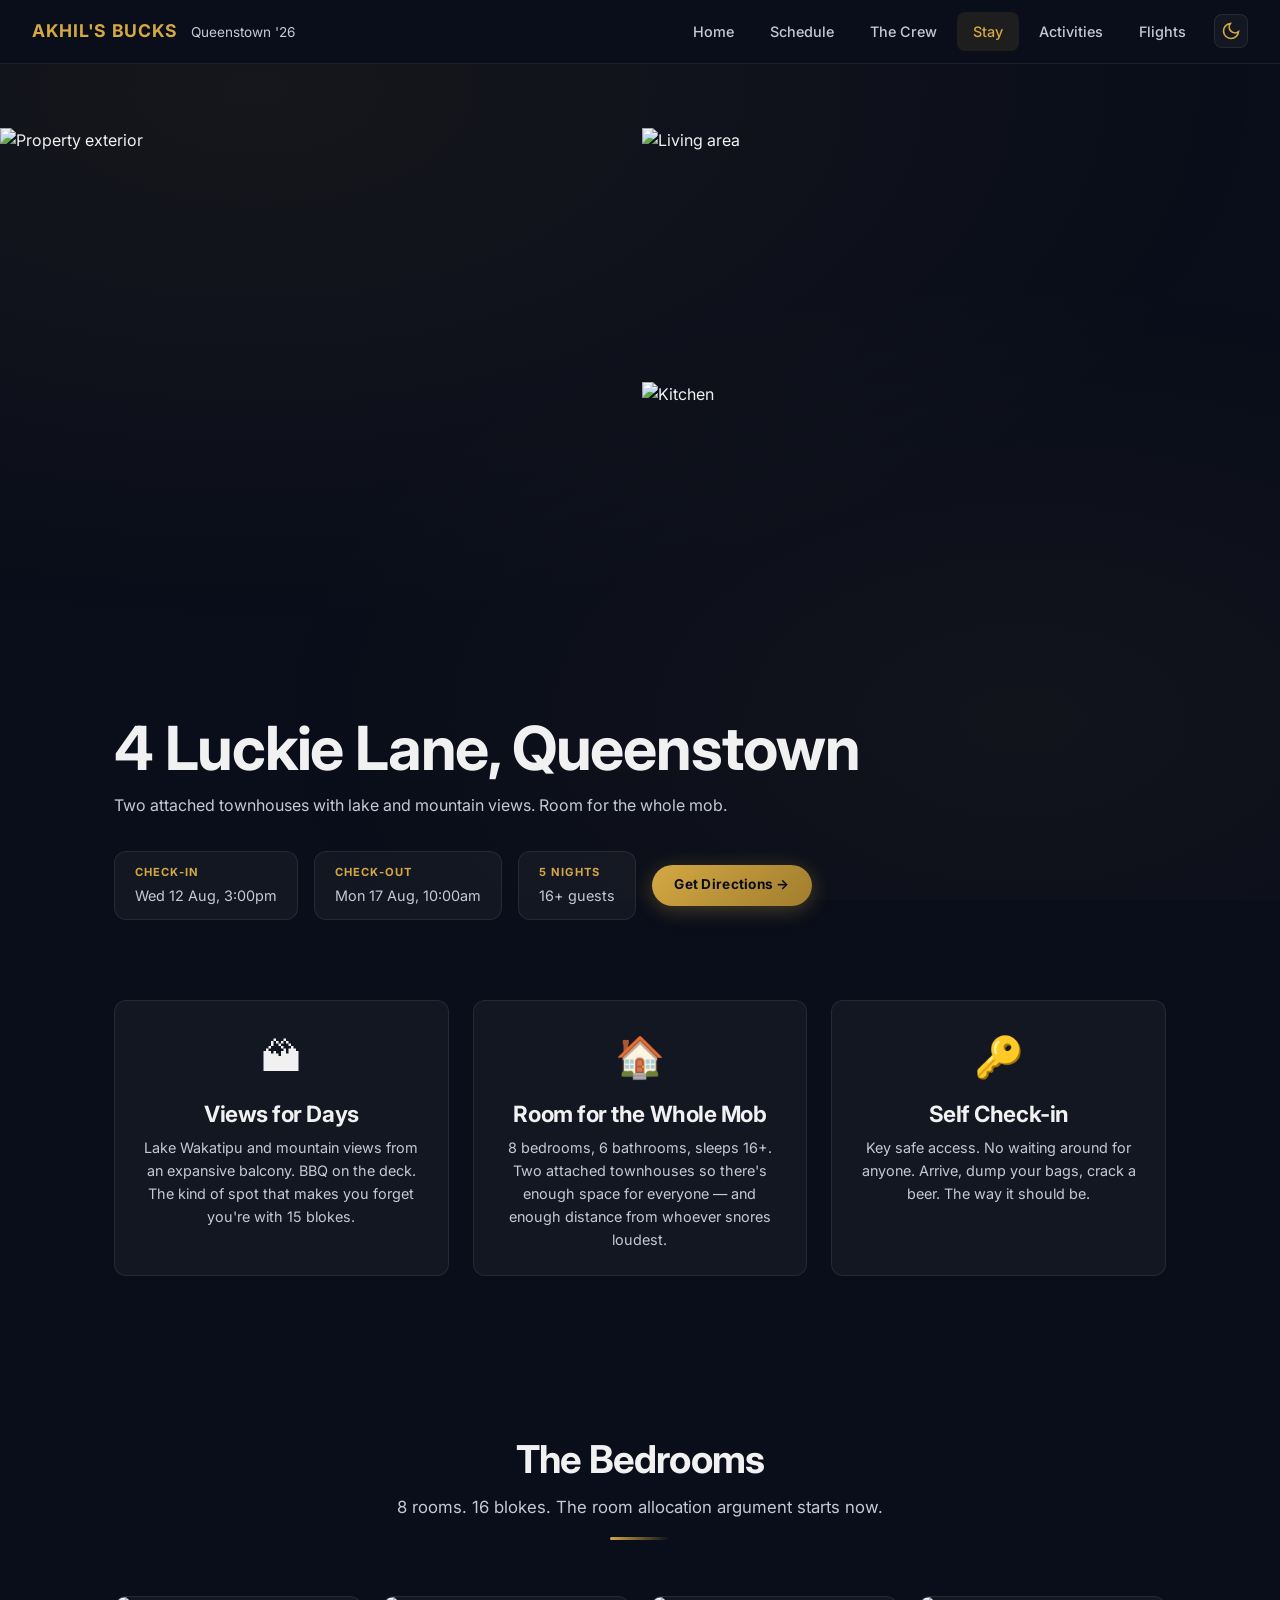
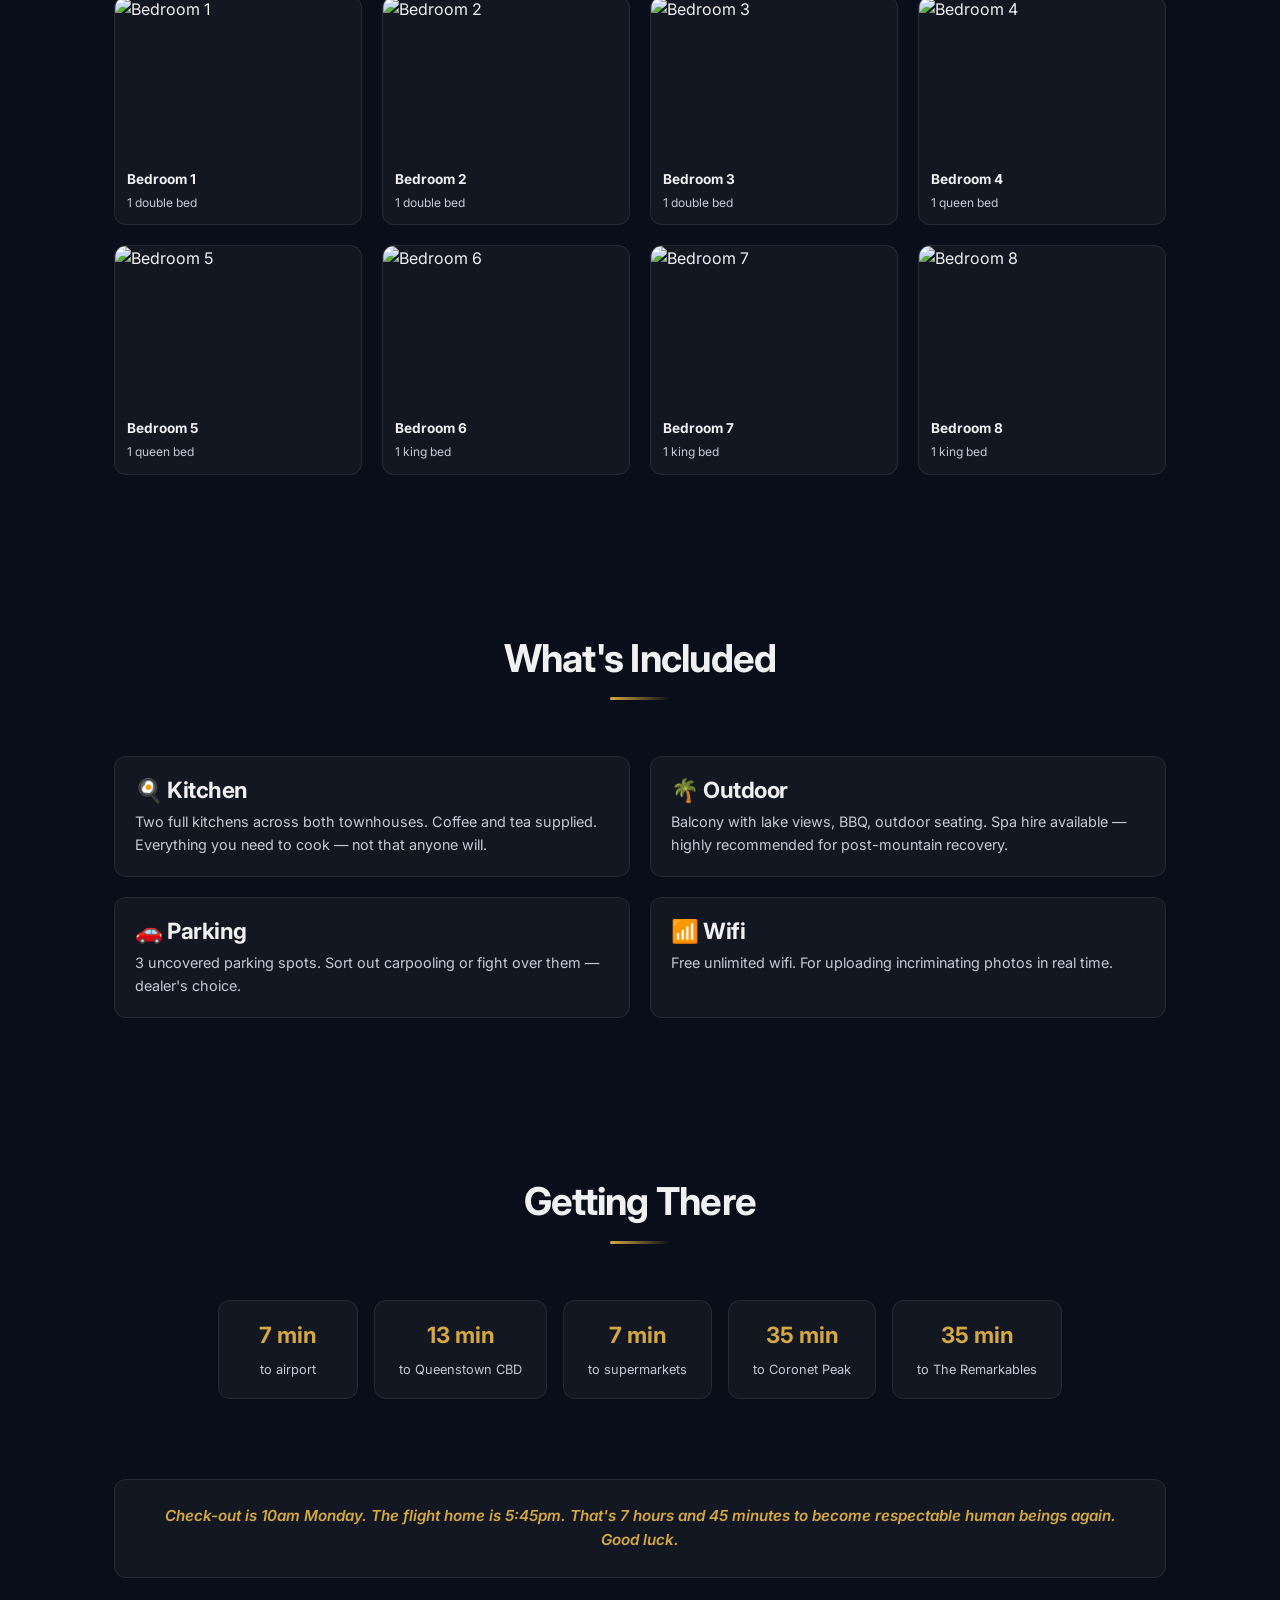
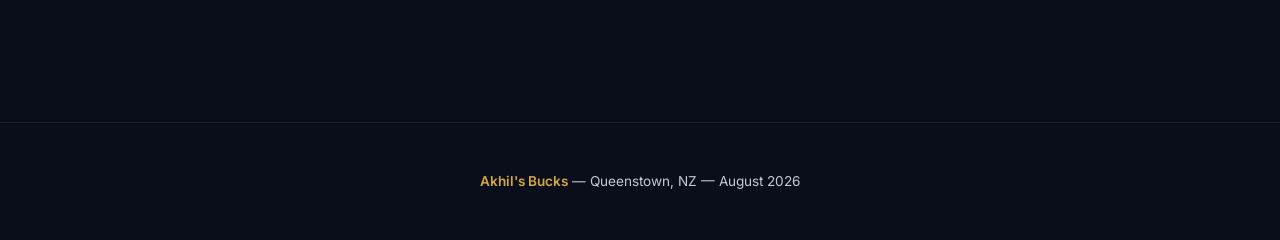
==== accommodation.html @ fb5210b1 "Fix images: use Airbnb CDN URLs directly Local curl downloads failed (CDN blocks server requests). S" ====
<!DOCTYPE html>
<html lang="en">
<head>
  <meta charset="UTF-8">
  <meta name="viewport" content="width=device-width, initial-scale=1.0">
  <title>Stay — Akhil's Bucks Trip</title>
  <link rel="preconnect" href="https://fonts.googleapis.com">
  <link href="https://fonts.googleapis.com/css2?family=Inter:wght@400;500;600;700;800&display=swap" rel="stylesheet">
  <link rel="stylesheet" href="css/style.css">
  <script>(function(){var t=localStorage.getItem('akhilsbucks-theme')||'dark';document.documentElement.setAttribute('data-theme',t)})()</script>
</head>
<body>

  <!-- NAV -->
  <nav class="navbar">
    <a href="index.html" class="nav-brand">Akhil's Bucks <span>Queenstown '26</span></a>
    <div class="nav-right">
      <ul class="nav-links">
        <li><a href="index.html">Home</a></li>
        <li><a href="schedule.html">Schedule</a></li>
        <li><a href="crew.html">The Crew</a></li>
        <li><a href="accommodation.html">Stay</a></li>
        <li><a href="activities.html">Activities</a></li>
        <li><a href="flights.html">Flights</a></li>
      </ul>
      <button class="theme-toggle" id="theme-toggle" aria-label="Toggle light/dark theme">
        <svg class="theme-icon sun" viewBox="0 0 24 24" width="20" height="20" fill="none" stroke="currentColor" stroke-width="2"><circle cx="12" cy="12" r="5"/><path d="M12 1v2M12 21v2M4.22 4.22l1.42 1.42M18.36 18.36l1.42 1.42M1 12h2M21 12h2M4.22 19.78l1.42-1.42M18.36 5.64l1.42-1.42"/></svg>
        <svg class="theme-icon moon" viewBox="0 0 24 24" width="20" height="20" fill="none" stroke="currentColor" stroke-width="2"><path d="M21 12.79A9 9 0 1 1 11.21 3 7 7 0 0 0 21 12.79z"/></svg>
      </button>
    </div>
  </nav>

  <!-- Mobile nav -->
  <button class="mob-hamburger" id="mob-hamburger" aria-label="Open menu"><span></span><span></span><span></span></button>
  <div class="mob-overlay" id="mob-overlay">
    <button class="mob-overlay-close" id="mob-close" aria-label="Close menu">&times;</button>
    <a href="index.html">Home</a>
    <a href="schedule.html">Schedule</a>
    <a href="crew.html">The Crew</a>
    <a href="accommodation.html">Stay</a>
    <a href="activities.html">Activities</a>
    <a href="flights.html">Flights</a>
    <button class="mob-theme-link" aria-label="Toggle theme">
      <svg class="theme-icon sun" viewBox="0 0 24 24" width="22" height="22" fill="none" stroke="currentColor" stroke-width="2"><circle cx="12" cy="12" r="5"/><path d="M12 1v2M12 21v2M4.22 4.22l1.42 1.42M18.36 18.36l1.42 1.42M1 12h2M21 12h2M4.22 19.78l1.42-1.42M18.36 5.64l1.42-1.42"/></svg>
      <svg class="theme-icon moon" viewBox="0 0 24 24" width="22" height="22" fill="none" stroke="currentColor" stroke-width="2"><path d="M21 12.79A9 9 0 1 1 11.21 3 7 7 0 0 0 21 12.79z"/></svg>
    </button>
  </div>

  <main>

    <!-- PHOTO GALLERY -->
    <section class="accom-gallery">
      <div class="accom-gallery-desktop">
        <div class="accom-hero-img" data-lb="0"><img src="https://a0.muscache.com/im/pictures/prohost-api/Hosting-570395564141763491/original/aac422fe-46ba-4184-8717-20b4ebd2f6ad.jpeg?im_w=1280" alt="Property exterior" loading="eager"></div>
        <div class="accom-grid-img" data-lb="1"><img src="https://a0.muscache.com/im/pictures/prohost-api/Hosting-570395564141763491/original/d95ebdc4-62d4-43ec-b078-dd1763322f0c.jpeg?im_w=1280" alt="Living area" loading="lazy"></div>
        <div class="accom-grid-img" data-lb="2"><img src="https://a0.muscache.com/im/pictures/prohost-api/Hosting-570395564141763491/original/69db5a88-a746-4f89-b603-5ebf797c4fc2.jpeg?im_w=1280" alt="Kitchen" loading="lazy"></div>
        <div class="accom-grid-img" data-lb="3"><img src="https://a0.muscache.com/im/pictures/prohost-api/Hosting-570395564141763491/original/fb688e41-5ea3-4e16-bf24-e9a082f212ad.jpeg?im_w=1280" alt="Balcony view" loading="lazy"></div>
        <div class="accom-grid-img" data-lb="4"><img src="https://a0.muscache.com/im/pictures/prohost-api/Hosting-570395564141763491/original/8c7ac3ab-c49a-4b00-9be4-83be5ee7daac.jpeg?im_w=1280" alt="Outdoor area" loading="lazy"></div>
      </div>
      <div class="accom-gallery-mobile">
        <img src="https://a0.muscache.com/im/pictures/prohost-api/Hosting-570395564141763491/original/aac422fe-46ba-4184-8717-20b4ebd2f6ad.jpeg?im_w=1280" alt="Property" data-lb="0">
        <img src="https://a0.muscache.com/im/pictures/prohost-api/Hosting-570395564141763491/original/d95ebdc4-62d4-43ec-b078-dd1763322f0c.jpeg?im_w=1280" alt="Living" data-lb="1">
        <img src="https://a0.muscache.com/im/pictures/prohost-api/Hosting-570395564141763491/original/69db5a88-a746-4f89-b603-5ebf797c4fc2.jpeg?im_w=1280" alt="Kitchen" data-lb="2">
        <img src="https://a0.muscache.com/im/pictures/prohost-api/Hosting-570395564141763491/original/fb688e41-5ea3-4e16-bf24-e9a082f212ad.jpeg?im_w=1280" alt="View" data-lb="3">
        <img src="https://a0.muscache.com/im/pictures/prohost-api/Hosting-570395564141763491/original/8c7ac3ab-c49a-4b00-9be4-83be5ee7daac.jpeg?im_w=1280" alt="Outdoor" data-lb="4">
      </div>
    </section>

    <!-- KEY INFO -->
    <section class="section">
      <div class="container">
        <h1 style="margin-bottom:0.5rem">4 Luckie Lane, <span class="gold">Queenstown</span></h1>
        <p style="color:var(--white-soft);margin-bottom:2rem">Two attached townhouses with lake and mountain views. Room for the whole mob.</p>

        <div class="accom-info-strip">
          <div class="accom-info-chip">
            <strong>Check-in</strong>
            <span>Wed 12 Aug, 3:00pm</span>
          </div>
          <div class="accom-info-chip">
            <strong>Check-out</strong>
            <span>Mon 17 Aug, 10:00am</span>
          </div>
          <div class="accom-info-chip">
            <strong>5 nights</strong>
            <span>16+ guests</span>
          </div>
          <a href="https://www.google.com/maps/search/4+Luckie+Lane+Queenstown" target="_blank" rel="noopener" class="cta" style="padding:0.6rem 1.4rem;font-size:0.85rem">Get Directions &rarr;</a>
        </div>
      </div>
    </section>

    <!-- HIGHLIGHTS -->
    <section class="section" style="padding-top:0">
      <div class="container">
        <div class="accom-highlights">
          <div class="accom-highlight-card observe">
            <div class="accom-highlight-icon">&#127956;</div>
            <h3>Views for Days</h3>
            <p>Lake Wakatipu and mountain views from an expansive balcony. BBQ on the deck. The kind of spot that makes you forget you're with 15 blokes.</p>
          </div>
          <div class="accom-highlight-card observe">
            <div class="accom-highlight-icon">&#127968;</div>
            <h3>Room for the Whole Mob</h3>
            <p>8 bedrooms, 6 bathrooms, sleeps 16+. Two attached townhouses so there's enough space for everyone &mdash; and enough distance from whoever snores loudest.</p>
          </div>
          <div class="accom-highlight-card observe">
            <div class="accom-highlight-icon">&#128273;</div>
            <h3>Self Check-in</h3>
            <p>Key safe access. No waiting around for anyone. Arrive, dump your bags, crack a beer. The way it should be.</p>
          </div>
        </div>
      </div>
    </section>

    <!-- BEDROOMS -->
    <section class="section">
      <div class="container">
        <div class="section-header">
          <h2>The <span class="gold">Bedrooms</span></h2>
          <p>8 rooms. 16 blokes. The room allocation argument starts now.</p>
          <div class="section-divider"></div>
        </div>
        <div class="accom-bedroom-grid">
          <div class="accom-bedroom observe" data-lb="5"><img src="https://a0.muscache.com/im/pictures/prohost-api/Hosting-570395564141763491/original/b209e33d-4bfc-47ff-97ca-eddc763feb57.jpeg?im_w=720" alt="Bedroom 1" loading="lazy"><div class="accom-bedroom-info"><strong>Bedroom 1</strong><span>1 double bed</span></div></div>
          <div class="accom-bedroom observe" data-lb="6"><img src="https://a0.muscache.com/im/pictures/prohost-api/Hosting-570395564141763491/original/c3e1e4b5-5882-49e5-8606-612c3dfcc84d.jpeg?im_w=720" alt="Bedroom 2" loading="lazy"><div class="accom-bedroom-info"><strong>Bedroom 2</strong><span>1 double bed</span></div></div>
          <div class="accom-bedroom observe" data-lb="7"><img src="https://a0.muscache.com/im/pictures/prohost-api/Hosting-570395564141763491/original/3011df27-e80a-4482-baaf-b70e1885ce4e.jpeg?im_w=720" alt="Bedroom 3" loading="lazy"><div class="accom-bedroom-info"><strong>Bedroom 3</strong><span>1 double bed</span></div></div>
          <div class="accom-bedroom observe" data-lb="8"><img src="https://a0.muscache.com/im/pictures/prohost-api/Hosting-570395564141763491/original/70af1338-9815-4241-9114-5a52f42a0308.jpeg?im_w=720" alt="Bedroom 4" loading="lazy"><div class="accom-bedroom-info"><strong>Bedroom 4</strong><span>1 queen bed</span></div></div>
          <div class="accom-bedroom observe" data-lb="9"><img src="https://a0.muscache.com/im/pictures/prohost-api/Hosting-570395564141763491/original/6565acb0-10b0-44f3-85cd-4c2218c8a7fd.jpeg?im_w=720" alt="Bedroom 5" loading="lazy"><div class="accom-bedroom-info"><strong>Bedroom 5</strong><span>1 queen bed</span></div></div>
          <div class="accom-bedroom observe" data-lb="10"><img src="https://a0.muscache.com/im/pictures/prohost-api/Hosting-570395564141763491/original/c54d9f81-9919-46bf-b131-d94f86463d06.jpeg?im_w=720" alt="Bedroom 6" loading="lazy"><div class="accom-bedroom-info"><strong>Bedroom 6</strong><span>1 king bed</span></div></div>
          <div class="accom-bedroom observe" data-lb="11"><img src="https://a0.muscache.com/im/pictures/prohost-api/Hosting-570395564141763491/original/fcbf6269-9dc1-4867-b9fe-69bb3ce11c64.jpeg?im_w=720" alt="Bedroom 7" loading="lazy"><div class="accom-bedroom-info"><strong>Bedroom 7</strong><span>1 king bed</span></div></div>
          <div class="accom-bedroom observe" data-lb="12"><img src="https://a0.muscache.com/im/pictures/prohost-api/Hosting-570395564141763491/original/63f7c52c-5b59-43fd-b227-4e9b1dc12731.jpeg?im_w=720" alt="Bedroom 8" loading="lazy"><div class="accom-bedroom-info"><strong>Bedroom 8</strong><span>1 king bed</span></div></div>
        </div>
      </div>
    </section>

    <!-- WHAT'S INCLUDED -->
    <section class="section">
      <div class="container">
        <div class="section-header">
          <h2>What's <span class="gold">Included</span></h2>
          <div class="section-divider"></div>
        </div>
        <div class="accom-amenities">
          <div class="accom-amenity observe">
            <h3>&#127859; Kitchen</h3>
            <p>Two full kitchens across both townhouses. Coffee and tea supplied. Everything you need to cook &mdash; not that anyone will.</p>
          </div>
          <div class="accom-amenity observe">
            <h3>&#127796; Outdoor</h3>
            <p>Balcony with lake views, BBQ, outdoor seating. Spa hire available &mdash; highly recommended for post-mountain recovery.</p>
          </div>
          <div class="accom-amenity observe">
            <h3>&#128663; Parking</h3>
            <p>3 uncovered parking spots. Sort out carpooling or fight over them &mdash; dealer's choice.</p>
          </div>
          <div class="accom-amenity observe">
            <h3>&#128246; Wifi</h3>
            <p>Free unlimited wifi. For uploading incriminating photos in real time.</p>
          </div>
        </div>
      </div>
    </section>

    <!-- GETTING THERE -->
    <section class="section">
      <div class="container">
        <div class="section-header">
          <h2>Getting <span class="gold">There</span></h2>
          <div class="section-divider"></div>
        </div>
        <div class="accom-distances">
          <div class="accom-distance observe"><strong>7 min</strong><span>to airport</span></div>
          <div class="accom-distance observe"><strong>13 min</strong><span>to Queenstown CBD</span></div>
          <div class="accom-distance observe"><strong>7 min</strong><span>to supermarkets</span></div>
          <div class="accom-distance observe"><strong>35 min</strong><span>to Coronet Peak</span></div>
          <div class="accom-distance observe"><strong>35 min</strong><span>to The Remarkables</span></div>
        </div>
      </div>
    </section>

    <!-- CHECKOUT CALLOUT -->
    <section class="section" style="padding-top:0">
      <div class="container">
        <div class="accom-callout">
          <p>Check-out is 10am Monday. The flight home is 5:45pm. That's 7 hours and 45 minutes to become respectable human beings again. Good luck.</p>
        </div>
      </div>
    </section>

  </main>

  <!-- LIGHTBOX -->
  <div class="lightbox" id="accom-lightbox">
    <button class="lightbox-close" id="lb-close">&times;</button>
    <button class="lightbox-prev" id="lb-prev">&#10094;</button>
    <button class="lightbox-next" id="lb-next">&#10095;</button>
    <img class="lightbox-img" id="lb-img" src="" alt="">
    <div class="lightbox-counter" id="lb-counter"></div>
  </div>

  <footer class="footer">
    <p><span class="gold">Akhil's Bucks</span> &mdash; Queenstown, NZ &mdash; August 2026</p>
  </footer>

  <script src="js/main.js"></script>
</body>
</html>
---- css/style.css ----
/* ===== RESET & BASE ===== */
*,
*::before,
*::after {
  margin: 0;
  padding: 0;
  box-sizing: border-box;
}

:root {
  --navy: #0a0e1a;
  --navy-light: #111827;
  --navy-mid: #1a2233;
  --gold: #d4a843;
  --gold-light: #f0d078;
  --gold-dim: #a07d2e;
  --white: #f1f1f1;
  --white-soft: #c5c9d6;
  --glass: rgba(255, 255, 255, 0.04);
  --glass-border: rgba(255, 255, 255, 0.08);
  --radius: 12px;
  --radius-lg: 20px;
  --shadow: 0 8px 32px rgba(0, 0, 0, 0.4);
  --transition: 0.3s cubic-bezier(0.4, 0, 0.2, 1);
}

[data-theme="light"] {
  --navy: #faf8f4;
  --navy-light: #f0ece4;
  --navy-mid: #e6e0d4;
  --gold: #c9952a;
  --gold-light: #b8860b;
  --gold-dim: #96761e;
  --white: #1c1917;
  --white-soft: #57534e;
  --glass: rgba(0, 0, 0, 0.04);
  --glass-border: rgba(0, 0, 0, 0.10);
  --shadow: 0 8px 32px rgba(0, 0, 0, 0.12);
}

html {
  scroll-behavior: smooth;
  font-size: 16px;
}

body {
  font-family: 'Inter', -apple-system, BlinkMacSystemFont, 'Segoe UI', sans-serif;
  background-color: var(--navy);
  color: var(--white);
  line-height: 1.6;
  min-height: 100vh;
  overflow-x: hidden;
}

/* ===== BACKGROUND TEXTURE ===== */
body::before {
  content: '';
  position: fixed;
  inset: 0;
  background:
    radial-gradient(ellipse 80% 60% at 20% 10%, rgba(212, 168, 67, 0.06), transparent),
    radial-gradient(ellipse 60% 50% at 80% 80%, rgba(212, 168, 67, 0.04), transparent);
  pointer-events: none;
  z-index: 0;
}

/* ===== TYPOGRAPHY ===== */
h1, h2, h3, h4 {
  font-weight: 700;
  line-height: 1.2;
  letter-spacing: -0.02em;
}

h1 { font-size: clamp(2.2rem, 5vw, 3.8rem); }
h2 { font-size: clamp(1.6rem, 3.5vw, 2.4rem); }
h3 { font-size: clamp(1.1rem, 2vw, 1.4rem); }

a {
  color: var(--gold);
  text-decoration: none;
  transition: color var(--transition);
}

a:hover {
  color: var(--gold-light);
}

/* ===== NAVBAR ===== */
.navbar {
  position: fixed;
  top: 0;
  left: 0;
  right: 0;
  width: 100%;
  z-index: 1000;
  background: var(--navy);
  border-bottom: 1px solid var(--glass-border);
  padding: 0 2rem;
  height: 64px;
  display: flex;
  align-items: center;
  justify-content: space-between;
}

.nav-brand {
  font-size: 1.1rem;
  font-weight: 700;
  color: var(--gold);
  letter-spacing: 0.04em;
  text-transform: uppercase;
  white-space: nowrap;
}

.nav-brand span {
  color: var(--white-soft);
  font-weight: 400;
  margin-left: 0.5rem;
  font-size: 0.85rem;
  text-transform: none;
  letter-spacing: 0;
}

.nav-right {
  display: flex;
  align-items: center;
  gap: 0.25rem;
}

.nav-links {
  display: flex;
  gap: 0.25rem;
  list-style: none;
}

.nav-links a {
  display: block;
  padding: 0.5rem 1rem;
  color: var(--white-soft);
  font-size: 0.9rem;
  font-weight: 500;
  border-radius: 8px;
  transition: all var(--transition);
}

.nav-links a:hover,
.nav-links a.active {
  color: var(--gold);
  background: rgba(212, 168, 67, 0.1);
}


/* ===== MAIN CONTENT ===== */
main {
  position: relative;
  z-index: 1;
  padding-top: 64px;
}

.container {
  max-width: 1100px;
  margin: 0 auto;
  padding: 0 1.5rem;
}

/* ===== HERO ===== */
.hero {
  min-height: calc(100vh - 64px);
  display: flex;
  flex-direction: column;
  align-items: center;
  justify-content: center;
  text-align: center;
  padding: 4rem 1.5rem;
  position: relative;
  overflow: hidden;
}

/* Hero content above the animation */
.hero > *:not(.hero-mountains):not(.hero-boarder):not(.hero-snowfall) {
  position: relative;
  z-index: 2;
}

/* ===== HERO SNOWBOARDER OVERLAY ===== */
.hero-boarder {
  position: absolute;
  inset: 0;
  z-index: 1;
  pointer-events: none;
  opacity: 0.55;
}

.hero-boarder .hb-rider {
  position: absolute;
  top: 0;
  left: 0;
  width: 100%;
  height: 100%;
  animation: hb-ride 8s cubic-bezier(0.42, 0, 0.58, 1) infinite;
  will-change: transform;
}

@keyframes hb-ride {
  0%   { transform: translate(88%, 0%); }
  100% { transform: translate(-22%, 58%); }
}

.hero-boarder .hb-inner {
  position: absolute;
  top: 0;
  left: 0;
  animation: hb-carve 1.6s ease-in-out infinite;
  will-change: transform;
}

@keyframes hb-carve {
  0%   { transform: translateX(-15px) rotate(-4deg); }
  50%  { transform: translateX(15px) rotate(4deg); }
  100% { transform: translateX(-15px) rotate(-4deg); }
}

.hero-boarder .hb-speech {
  position: absolute;
  top: -10px;
  left: 100px;
  background: var(--white);
  color: var(--navy);
  font-family: 'Inter', sans-serif;
  font-size: 0.7rem;
  font-weight: 700;
  padding: 0.4rem 0.7rem;
  border-radius: 10px;
  white-space: nowrap;
  box-shadow: 0 2px 8px rgba(0,0,0,0.3);
  z-index: 1;
}

.hero-boarder .hb-speech::after {
  content: '';
  position: absolute;
  bottom: -6px;
  left: 16px;
  width: 0;
  height: 0;
  border-left: 6px solid transparent;
  border-right: 6px solid transparent;
  border-top: 7px solid var(--white);
}

.hero-boarder .hb-svg {
  width: 180px;
  height: 230px;
  filter: drop-shadow(0 4px 16px rgba(0,0,0,0.5));
}

.hero-boarder .hb-bounce {
  animation: hb-bounce 0.8s ease-in-out infinite;
  transform-origin: 110px 260px;
}
@keyframes hb-bounce {
  0%, 100% { transform: translateY(0); }
  50%      { transform: translateY(-3px); }
}

.hero-boarder .hb-hair {
  animation: hb-hair 0.5s ease-in-out infinite alternate;
  transform-origin: 110px 50px;
}
@keyframes hb-hair {
  0%   { transform: skewX(0deg) translateX(0); }
  100% { transform: skewX(-8deg) translateX(-2px); }
}

.hero-boarder .hb-board-tilt {
  animation: hb-edge 1.6s ease-in-out infinite;
  transform-origin: 110px 242px;
}
@keyframes hb-edge {
  0%   { transform: rotate(-5deg) scaleY(0.95); }
  50%  { transform: rotate(5deg) scaleY(1.05); }
  100% { transform: rotate(-5deg) scaleY(0.95); }
}

.hero-boarder .hb-jacket-flap {
  animation: hb-flap 0.6s ease-in-out infinite alternate;
  transform-origin: 80px 140px;
}
@keyframes hb-flap {
  0%   { transform: skewX(0deg); }
  100% { transform: skewX(-2deg); }
}

.hero-boarder .hb-spray {
  opacity: 0;
  animation: hb-spray 0.9s ease-out infinite;
}
.hero-boarder .hb-spray:nth-child(1)  { animation-delay: 0s; }
.hero-boarder .hb-spray:nth-child(2)  { animation-delay: 0.08s; }
.hero-boarder .hb-spray:nth-child(3)  { animation-delay: 0.16s; }
.hero-boarder .hb-spray:nth-child(4)  { animation-delay: 0.24s; }
.hero-boarder .hb-spray:nth-child(5)  { animation-delay: 0.32s; }
.hero-boarder .hb-spray:nth-child(6)  { animation-delay: 0.40s; }
.hero-boarder .hb-spray:nth-child(7)  { animation-delay: 0.48s; }
.hero-boarder .hb-spray:nth-child(8)  { animation-delay: 0.56s; }
.hero-boarder .hb-spray:nth-child(9)  { animation-delay: 0.64s; }
.hero-boarder .hb-spray:nth-child(10) { animation-delay: 0.72s; }
.hero-boarder .hb-spray:nth-child(11) { animation-delay: 0.12s; }
.hero-boarder .hb-spray:nth-child(12) { animation-delay: 0.36s; }

@keyframes hb-spray {
  0%   { opacity: 0.9; transform: translate(0, 0) scale(1); }
  50%  { opacity: 0.5; }
  100% { opacity: 0; transform: translate(var(--sx, 30px), var(--sy, -20px)) scale(0.2); }
}

/* ===== HERO SNOWFALL ===== */
.hero-snowfall {
  position: absolute;
  inset: 0;
  z-index: 1;
  pointer-events: none;
  overflow: hidden;
}

.hero-snowfall .hs-flake {
  position: absolute;
  background: var(--white);
  border-radius: 50%;
  animation: hs-fall linear infinite;
  will-change: transform;
}

@keyframes hs-fall {
  0%   { transform: translateY(-5px) translateX(0) rotate(0deg); opacity: 0; }
  8%   { opacity: 1; }
  92%  { opacity: 0.8; }
  100% { transform: translateY(100vh) translateX(-50px) rotate(360deg); opacity: 0; }
}

.hero::before {
  content: '';
  position: absolute;
  top: -64px;
  left: 0;
  right: 0;
  bottom: 0;
  background:
    linear-gradient(180deg, transparent 0%, var(--navy) 100%),
    url("data:image/svg+xml,%3Csvg width='100' height='100' xmlns='http://www.w3.org/2000/svg'%3E%3Cdefs%3E%3ClinearGradient id='g' x1='0' y1='0' x2='0' y2='1'%3E%3Cstop offset='0' stop-color='%23fff' stop-opacity='.02'/%3E%3Cstop offset='1' stop-color='%23fff' stop-opacity='0'/%3E%3C/linearGradient%3E%3C/defs%3E%3Cpolygon points='50,5 95,50 75,95 25,95 5,50' fill='url(%23g)' stroke='rgba(255,255,255,0.015)' stroke-width='.5'/%3E%3C/svg%3E");
  pointer-events: none;
  z-index: -1;
}

.hero-mountains {
  position: absolute;
  bottom: 0;
  left: 0;
  right: 0;
  height: 200px;
  overflow: hidden;
  pointer-events: none;
  z-index: -1;
}

.hero-mountains svg {
  width: 100%;
  height: 100%;
  display: block;
}

.hero-eyebrow {
  display: inline-block;
  font-size: 0.85rem;
  font-weight: 600;
  letter-spacing: 0.15em;
  text-transform: uppercase;
  color: var(--gold);
  margin-bottom: 1.5rem;
  padding: 0.4rem 1.2rem;
  border: 1px solid rgba(212, 168, 67, 0.3);
  border-radius: 100px;
  background: rgba(212, 168, 67, 0.08);
}

.hero h1 {
  margin-bottom: 1rem;
}

.hero h1 .gold {
  color: var(--gold);
  display: block;
}

.hero-subtitle {
  font-size: clamp(1rem, 2vw, 1.3rem);
  color: var(--white-soft);
  margin-bottom: 0.5rem;
  font-weight: 400;
}

.hero-dates {
  font-size: 1rem;
  color: var(--gold-dim);
  font-weight: 500;
  margin-bottom: 3rem;
  letter-spacing: 0.05em;
}

/* ===== COUNTDOWN ===== */
.countdown {
  display: flex;
  gap: 1rem;
  justify-content: center;
  flex-wrap: wrap;
  margin-bottom: 3rem;
}

.countdown-unit {
  background: var(--glass);
  border: 1px solid var(--glass-border);
  border-radius: var(--radius);
  padding: 1.25rem 1.5rem;
  min-width: 100px;
  text-align: center;
  backdrop-filter: blur(8px);
  transition: transform var(--transition), border-color var(--transition);
}

.countdown-unit:hover {
  transform: translateY(-2px);
  border-color: rgba(212, 168, 67, 0.2);
}

.countdown-number {
  display: block;
  font-size: 2.5rem;
  font-weight: 800;
  color: var(--gold);
  line-height: 1;
  font-variant-numeric: tabular-nums;
}

.countdown-label {
  display: block;
  font-size: 0.75rem;
  text-transform: uppercase;
  letter-spacing: 0.12em;
  color: var(--white-soft);
  margin-top: 0.5rem;
}

/* ===== CTA BUTTON ===== */
.cta {
  display: inline-flex;
  align-items: center;
  gap: 0.5rem;
  padding: 0.9rem 2rem;
  background: linear-gradient(135deg, var(--gold), var(--gold-dim));
  color: var(--navy);
  font-weight: 700;
  font-size: 0.95rem;
  border-radius: 100px;
  letter-spacing: 0.02em;
  transition: all var(--transition);
  box-shadow: 0 4px 20px rgba(212, 168, 67, 0.3);
}

.cta:hover {
  transform: translateY(-2px);
  box-shadow: 0 8px 30px rgba(212, 168, 67, 0.4);
  color: var(--navy);
}

/* ===== SECTION ===== */
.section {
  padding: 5rem 0;
}

.section-header {
  text-align: center;
  margin-bottom: 3.5rem;
}

.section-header h2 {
  margin-bottom: 0.75rem;
}

.section-header p {
  color: var(--white-soft);
  font-size: 1.05rem;
  max-width: 600px;
  margin: 0 auto;
}

.section-divider {
  width: 60px;
  height: 3px;
  background: linear-gradient(90deg, var(--gold), transparent);
  margin: 1rem auto 0;
  border-radius: 2px;
}

/* ===== PAGE HERO (sub-pages) ===== */
.page-hero {
  padding: 5rem 1.5rem 3rem;
  text-align: center;
}

.page-hero h1 {
  margin-bottom: 0.75rem;
}

.page-hero p {
  color: var(--white-soft);
  font-size: 1.1rem;
  max-width: 600px;
  margin: 0 auto;
}

/* ===== SCHEDULE / TIMELINE ===== */
.timeline {
  position: relative;
  padding-left: 2.5rem;
  max-width: 800px;
  margin: 0 auto;
}

.timeline::before {
  content: '';
  position: absolute;
  left: 0;
  top: 0;
  bottom: 0;
  width: 2px;
  background: linear-gradient(180deg, var(--gold), var(--glass-border));
  border-radius: 2px;
}

.timeline-day {
  position: relative;
  margin-bottom: 3rem;
}

.timeline-day:last-child {
  margin-bottom: 0;
}

.timeline-dot {
  position: absolute;
  left: -2.5rem;
  top: 0.35rem;
  width: 14px;
  height: 14px;
  border-radius: 50%;
  background: var(--gold);
  border: 3px solid var(--navy);
  box-shadow: 0 0 0 2px var(--gold);
  transform: translateX(-50%);
  left: -2.5rem;
  margin-left: 1px;
}

.timeline-date {
  font-size: 0.8rem;
  font-weight: 600;
  text-transform: uppercase;
  letter-spacing: 0.1em;
  color: var(--gold);
  margin-bottom: 0.5rem;
}

.timeline-card {
  background: var(--glass);
  border: 1px solid var(--glass-border);
  border-radius: var(--radius);
  padding: 1.5rem;
  transition: border-color var(--transition), transform var(--transition);
}

.timeline-card:hover {
  border-color: rgba(212, 168, 67, 0.15);
  transform: translateX(4px);
}

.timeline-card h3 {
  margin-bottom: 0.5rem;
  display: flex;
  align-items: center;
  gap: 0.5rem;
}

.timeline-card h3 .icon {
  font-size: 1.3rem;
}

.timeline-card p {
  color: var(--white-soft);
  font-size: 0.95rem;
}

.timeline-card ul {
  list-style: none;
  margin-top: 0.75rem;
}

.timeline-card ul li {
  padding: 0.3rem 0;
  color: var(--white-soft);
  font-size: 0.95rem;
  padding-left: 1.2rem;
  position: relative;
}

.timeline-card ul li::before {
  content: '';
  position: absolute;
  left: 0;
  top: 0.75rem;
  width: 5px;
  height: 5px;
  border-radius: 50%;
  background: var(--gold);
}

.timeline-tag {
  display: inline-block;
  padding: 0.2rem 0.6rem;
  border-radius: 100px;
  font-size: 0.75rem;
  font-weight: 600;
  text-transform: uppercase;
  letter-spacing: 0.05em;
  margin-top: 0.75rem;
}

.tag-travel { background: rgba(56, 189, 248, 0.15); color: #7dd3fc; }
.tag-snow { background: rgba(167, 139, 250, 0.15); color: #c4b5fd; }
.tag-golf { background: rgba(74, 222, 128, 0.15); color: #86efac; }
.tag-party { background: rgba(251, 146, 60, 0.15); color: #fdba74; }
.tag-chill { background: rgba(212, 168, 67, 0.15); color: var(--gold-light); }

/* ===== CREW GRID ===== */
.crew-grid {
  display: grid;
  grid-template-columns: repeat(4, 1fr);
  gap: 1.5rem;
  max-width: 1000px;
  margin: 0 auto;
}

.crew-card {
  background: var(--glass);
  border: 1px solid var(--glass-border);
  border-radius: var(--radius);
  padding: 1.75rem 1rem 1.5rem;
  text-align: center;
  transition: all var(--transition);
  position: relative;
  overflow: hidden;
}

.crew-card:hover {
  border-color: rgba(212, 168, 67, 0.2);
  transform: translateY(-4px);
  box-shadow: var(--shadow);
}

/* GROOM — spans full width, larger */
.crew-card.groom {
  grid-column: 1 / -1;
  max-width: 400px;
  justify-self: center;
  border-color: rgba(212, 168, 67, 0.4);
  background: linear-gradient(135deg, rgba(212, 168, 67, 0.1), var(--glass));
  padding: 2.5rem 2rem 2rem;
}

.crew-card.groom::before {
  content: '';
  position: absolute;
  top: 0;
  left: 0;
  right: 0;
  height: 3px;
  background: linear-gradient(90deg, var(--gold), var(--gold-light), var(--gold));
}

.crew-avatar {
  width: 72px;
  height: 72px;
  border-radius: 50%;
  background: linear-gradient(135deg, var(--navy-mid), var(--navy-light));
  border: 2px solid var(--glass-border);
  display: flex;
  align-items: center;
  justify-content: center;
  margin: 0 auto 1rem;
  font-size: 1.3rem;
  font-weight: 700;
  color: var(--gold);
  letter-spacing: 0.05em;
}

/* Groom avatar — gold */
.crew-card.groom .crew-avatar {
  width: 88px;
  height: 88px;
  font-size: 1.5rem;
  border-color: var(--gold);
  background: linear-gradient(135deg, rgba(212, 168, 67, 0.3), rgba(212, 168, 67, 0.1));
}

/* Avatar colour cycle — 7 colours */
.av-1 { background: linear-gradient(135deg, #1e3a5f, #152848) !important; }
.av-2 { background: linear-gradient(135deg, #1a3d2e, #0f2a1a) !important; }
.av-3 { background: linear-gradient(135deg, #3b1f5e, #2a1545) !important; }
.av-4 { background: linear-gradient(135deg, #1a2f4a, #111d3a) !important; }
.av-5 { background: linear-gradient(135deg, #4a2020, #351515) !important; }
.av-6 { background: linear-gradient(135deg, #1e4a4a, #0f3535) !important; }
.av-7 { background: linear-gradient(135deg, #3a3020, #2a2010) !important; }

/* Crew bio one-liner */
.crew-bio {
  color: var(--white-soft);
  font-size: 0.78rem;
  font-style: italic;
  margin-top: 0.5rem;
  line-height: 1.4;
}

.crew-card.groom .crew-bio {
  font-size: 0.85rem;
  margin-top: 0.75rem;
}

.crew-card h3 {
  font-size: 1rem;
  margin-bottom: 0.25rem;
}

.crew-role {
  font-size: 0.8rem;
  color: var(--gold);
  font-weight: 600;
  text-transform: uppercase;
  letter-spacing: 0.08em;
}

.crew-placeholder {
  color: var(--white-soft);
  opacity: 0.5;
  font-style: italic;
  font-size: 0.85rem;
}

.crew-card.placeholder {
  border-style: dashed;
  opacity: 0.5;
}

.crew-card.placeholder:hover {
  opacity: 0.7;
  transform: translateY(-2px);
}

/* ===== ACTIVITY CARDS ===== */
.activity-grid {
  display: grid;
  grid-template-columns: repeat(auto-fit, minmax(320px, 1fr));
  gap: 2rem;
  margin-bottom: 4rem;
}

.activity-card {
  background: var(--glass);
  border: 1px solid var(--glass-border);
  border-radius: var(--radius-lg);
  overflow: hidden;
  transition: all var(--transition);
}

.activity-card:hover {
  border-color: rgba(212, 168, 67, 0.2);
  transform: translateY(-4px);
  box-shadow: var(--shadow);
}

.activity-banner {
  height: 180px;
  display: flex;
  align-items: center;
  justify-content: center;
  font-size: 4rem;
  position: relative;
  overflow: hidden;
}

.activity-banner.snow {
  background: linear-gradient(135deg, #1e3a5f, #0f1f3d);
}

.activity-banner.golf {
  background: linear-gradient(135deg, #1a3d2e, #0f2a1a);
}

.activity-banner::after {
  content: '';
  position: absolute;
  inset: 0;
  background:
    radial-gradient(circle at 30% 40%, rgba(255, 255, 255, 0.05), transparent 50%),
    radial-gradient(circle at 70% 60%, rgba(255, 255, 255, 0.03), transparent 50%);
}

.activity-body {
  padding: 1.75rem;
}

.activity-body h3 {
  font-size: 1.4rem;
  margin-bottom: 0.5rem;
}

.activity-body .subtitle {
  color: var(--gold);
  font-size: 0.85rem;
  font-weight: 600;
  text-transform: uppercase;
  letter-spacing: 0.08em;
  margin-bottom: 1rem;
}

.activity-body p {
  color: var(--white-soft);
  font-size: 0.95rem;
  margin-bottom: 1rem;
}

.activity-details {
  list-style: none;
  display: flex;
  flex-wrap: wrap;
  gap: 0.5rem;
}

.activity-details li {
  padding: 0.35rem 0.8rem;
  background: var(--glass);
  border-radius: 100px;
  font-size: 0.8rem;
  color: var(--white-soft);
  border: 1px solid var(--glass-border);
}

/* ===== APRES / NIGHTLIFE ===== */
.nightlife-grid {
  display: grid;
  grid-template-columns: repeat(auto-fill, minmax(260px, 1fr));
  gap: 1.5rem;
}

.nightlife-card {
  background: var(--glass);
  border: 1px solid var(--glass-border);
  border-radius: var(--radius);
  padding: 1.5rem;
  transition: all var(--transition);
}

.nightlife-card:hover {
  border-color: rgba(212, 168, 67, 0.15);
  transform: translateY(-2px);
}

.nightlife-card .icon {
  font-size: 2rem;
  margin-bottom: 0.75rem;
  display: block;
}

.nightlife-card h3 {
  margin-bottom: 0.35rem;
}

.nightlife-card p {
  color: var(--white-soft);
  font-size: 0.9rem;
}

/* ===== RULES LIST ===== */
.rules-list {
  list-style: none;
  max-width: 750px;
  margin: 0 auto;
  display: flex;
  flex-direction: column;
  gap: 1rem;
}

.rules-item {
  display: flex;
  align-items: flex-start;
  gap: 1.25rem;
  background: var(--glass);
  border: 1px solid var(--glass-border);
  border-radius: var(--radius);
  padding: 1.25rem 1.5rem;
  transition: all var(--transition);
}

.rules-item:hover {
  border-color: rgba(212, 168, 67, 0.2);
  transform: translateX(4px);
}

.rules-number {
  font-size: 1.4rem;
  font-weight: 800;
  color: var(--gold);
  line-height: 1;
  min-width: 2rem;
  padding-top: 0.15rem;
  font-variant-numeric: tabular-nums;
}

.rules-item strong {
  display: block;
  font-size: 1rem;
  margin-bottom: 0.25rem;
}

.rules-item p {
  color: var(--white-soft);
  font-size: 0.9rem;
  margin: 0;
}

/* ===== FLIGHTS ===== */
.price-toggle-wrap {
  display: flex;
  justify-content: center;
  gap: 0;
  margin-bottom: 3rem;
  background: var(--glass);
  border: 1px solid var(--glass-border);
  border-radius: 100px;
  padding: 4px;
  width: fit-content;
  margin-left: auto;
  margin-right: auto;
}

.price-toggle-btn {
  padding: 0.6rem 1.8rem;
  border: none;
  border-radius: 100px;
  background: transparent;
  color: var(--white-soft);
  font-family: inherit;
  font-size: 0.9rem;
  font-weight: 600;
  cursor: pointer;
  transition: all var(--transition);
}

.price-toggle-btn.active {
  background: linear-gradient(135deg, var(--gold), var(--gold-dim));
  color: var(--navy);
}

.flights-grid {
  display: grid;
  grid-template-columns: repeat(2, 1fr);
  gap: 2rem;
  margin-bottom: 3rem;
}

.flight-card {
  background: var(--glass);
  border: 1px solid var(--glass-border);
  border-radius: var(--radius-lg);
  overflow: hidden;
  transition: all var(--transition);
  position: relative;
  display: flex;
  flex-direction: column;
}

.flight-card:hover {
  border-color: rgba(212, 168, 67, 0.2);
  transform: translateY(-4px);
  box-shadow: var(--shadow);
}

.flight-badge {
  position: absolute;
  top: 1rem;
  right: 1rem;
  padding: 0.3rem 0.9rem;
  border-radius: 100px;
  font-size: 0.7rem;
  font-weight: 700;
  text-transform: uppercase;
  letter-spacing: 0.08em;
}

.badge-premium {
  background: rgba(212, 168, 67, 0.2);
  color: var(--gold-light);
  border: 1px solid rgba(212, 168, 67, 0.3);
}

.badge-budget {
  background: rgba(74, 222, 128, 0.15);
  color: #86efac;
  border: 1px solid rgba(74, 222, 128, 0.25);
}

.flight-card-header {
  padding: 1.75rem 1.75rem 0;
}

.flight-card-header h3 {
  font-size: 1.3rem;
  margin-bottom: 0.3rem;
}

.flight-subtitle {
  color: var(--white-soft);
  font-size: 0.85rem;
  font-style: italic;
}

.flight-card-body {
  padding: 1.5rem 1.75rem;
  flex: 1;
}

.flight-leg {
  padding: 0.75rem 0;
}

.flight-leg-label {
  font-size: 0.7rem;
  font-weight: 700;
  text-transform: uppercase;
  letter-spacing: 0.12em;
  color: var(--gold);
  margin-bottom: 0.75rem;
}

.flight-route {
  display: flex;
  align-items: center;
  gap: 0.75rem;
}

.flight-endpoint {
  display: flex;
  flex-direction: column;
  align-items: center;
  min-width: 60px;
}

.flight-time {
  font-size: 1.1rem;
  font-weight: 700;
  line-height: 1;
  margin-bottom: 0.25rem;
}

.flight-code {
  font-size: 0.95rem;
  font-weight: 700;
  color: var(--white);
  letter-spacing: 0.05em;
}

.flight-city {
  font-size: 0.7rem;
  color: var(--white-soft);
  margin-top: 0.1rem;
}

.flight-connector {
  flex: 1;
  display: flex;
  flex-direction: column;
  align-items: center;
  gap: 0.6rem;
  min-width: 80px;
}

.flight-duration {
  font-size: 0.75rem;
  color: var(--white-soft);
  font-weight: 500;
}

.flight-line {
  width: 100%;
  height: 0;
  border-top: 1px solid var(--glass-border);
  display: flex;
  align-items: center;
  justify-content: center;
}

.flight-direct-badge {
  background: var(--navy);
  padding: 0.15rem 0.5rem;
  border-radius: 100px;
  font-size: 0.65rem;
  font-weight: 600;
  color: #86efac;
  border: 1px solid rgba(74, 222, 128, 0.25);
  text-transform: uppercase;
  letter-spacing: 0.06em;
}

.flight-number {
  font-size: 0.7rem;
  color: var(--white-soft);
  font-weight: 500;
}

.flight-meta {
  display: flex;
  justify-content: space-between;
  margin-top: 0.75rem;
  font-size: 0.75rem;
  color: var(--white-soft);
  opacity: 0.7;
}

.flight-divider {
  height: 1px;
  background: var(--glass-border);
  margin: 0.5rem 0;
}

.flight-price {
  padding: 1.25rem 1.75rem;
  border-top: 1px solid var(--glass-border);
  background: var(--glass);
}

.price-cash,
.price-points {
  display: flex;
  align-items: baseline;
  gap: 0.5rem;
}

.price-amount {
  font-size: 1.6rem;
  font-weight: 800;
  color: var(--gold);
}

.price-label {
  font-size: 0.8rem;
  color: var(--white-soft);
}

/* Toggle visibility */
.price-points {
  display: none;
}

body.show-points .price-cash {
  display: none;
}

body.show-points .price-points {
  display: flex;
}

/* Info boxes */
.flights-info-section {
  display: flex;
  flex-direction: column;
  gap: 1rem;
  max-width: 800px;
  margin: 0 auto;
}

.flight-info-box {
  background: var(--glass);
  border: 1px solid var(--glass-border);
  border-radius: var(--radius);
  padding: 1.5rem;
}

.flight-info-box.warning {
  border-color: rgba(251, 146, 60, 0.3);
  background: rgba(251, 146, 60, 0.05);
}

.flight-info-box h3 {
  margin-bottom: 0.5rem;
  font-size: 1rem;
}

.flight-info-box p {
  color: var(--white-soft);
  font-size: 0.9rem;
}

.flight-info-box p strong {
  color: var(--white);
}

.flights-warning-text {
  text-align: center;
  font-weight: 600;
  color: var(--gold) !important;
  font-size: 0.95rem !important;
}

@media (max-width: 768px) {
  .flights-grid {
    grid-template-columns: 1fr;
  }

  .flight-route {
    gap: 0.5rem;
  }

  .flight-meta {
    flex-direction: column;
    gap: 0.15rem;
  }

  .flight-time {
    font-size: 1rem;
  }
}

@media (max-width: 480px) {
  .flight-card-header,
  .flight-card-body,
  .flight-price {
    padding-left: 1.25rem;
    padding-right: 1.25rem;
  }

  .price-toggle-btn {
    padding: 0.5rem 1.2rem;
    font-size: 0.8rem;
  }
}

/* ===== QUICK INFO STRIP ===== */
.info-strip {
  display: flex;
  flex-wrap: wrap;
  gap: 1rem;
  justify-content: center;
  margin-top: 2rem;
}

.info-chip {
  display: inline-flex;
  align-items: center;
  gap: 0.4rem;
  padding: 0.5rem 1rem;
  background: var(--glass);
  border: 1px solid var(--glass-border);
  border-radius: 100px;
  font-size: 0.85rem;
  color: var(--white-soft);
}

.info-chip .icon {
  font-size: 1rem;
}

/* ===== FOOTER ===== */
.footer {
  text-align: center;
  padding: 3rem 1.5rem;
  color: var(--white-soft);
  font-size: 0.85rem;
  border-top: 1px solid var(--glass-border);
  margin-top: 4rem;
}

.footer .gold {
  color: var(--gold);
  font-weight: 600;
}

/* ===== MOBILE HAMBURGER + OVERLAY ===== */
.mob-hamburger {
  display: none;
  position: fixed;
  top: 12px;
  right: 16px;
  z-index: 1100;
  background: var(--navy-light);
  border: 1px solid var(--gold);
  border-radius: 8px;
  padding: 10px 9px;
  cursor: pointer;
  flex-direction: column;
  gap: 4px;
  align-items: center;
  -webkit-tap-highlight-color: transparent;
}

.mob-hamburger span {
  display: block;
  width: 24px;
  height: 2px;
  background: var(--white);
  border-radius: 1px;
}

.mob-overlay {
  display: none;
  position: fixed;
  inset: 0;
  z-index: 1099;
  background: var(--navy-light);
  flex-direction: column;
  align-items: center;
  justify-content: center;
  gap: 1.5rem;
  opacity: 0;
  visibility: hidden;
  pointer-events: none;
  transform: translateY(-20px);
  transition: opacity 0.3s ease, transform 0.3s ease, visibility 0.3s ease;
}

.mob-overlay.open {
  display: flex;
  opacity: 1;
  visibility: visible;
  pointer-events: auto;
  transform: translateY(0);
}

.mob-overlay-close {
  position: absolute;
  top: 12px;
  right: 16px;
  background: var(--navy-light);
  border: 1px solid var(--gold);
  border-radius: 8px;
  color: var(--white);
  font-size: 1.5rem;
  width: 44px;
  height: 44px;
  display: flex;
  align-items: center;
  justify-content: center;
  cursor: pointer;
  line-height: 1;
  -webkit-tap-highlight-color: transparent;
}

.mob-overlay a {
  color: var(--white);
  font-size: 1.4rem;
  font-weight: 600;
  text-decoration: none;
  padding: 0.5rem 1rem;
  transition: color var(--transition);
}

.mob-overlay a:hover {
  color: var(--gold);
}

.mob-overlay a.mob-active {
  color: var(--gold);
  border-bottom: 2px solid var(--gold);
  padding-bottom: 0.35rem;
}

/* ===== MOBILE LAYOUT ===== */
@media (max-width: 768px) {
  .mob-hamburger {
    display: flex;
  }

  .nav-right {
    display: none;
  }

  .hero {
    padding: 3rem 1.5rem;
  }

  .hero-boarder .hb-svg {
    width: 120px;
    height: 153px;
  }

  .hero-boarder {
    opacity: 0.35;
  }

  .countdown {
    gap: 0.75rem;
  }

  .countdown-unit {
    min-width: 80px;
    padding: 1rem;
  }

  .countdown-number {
    font-size: 2rem;
  }

  .timeline {
    padding-left: 2rem;
  }

  .crew-grid {
    grid-template-columns: repeat(2, 1fr);
    gap: 1rem;
  }

  .crew-card.groom {
    max-width: 100%;
  }

  .activity-grid {
    grid-template-columns: 1fr;
  }

  .page-hero {
    padding: 4rem 1.5rem 2rem;
  }
}

@media (max-width: 480px) {
  .navbar {
    padding: 0 1rem;
  }

  .countdown-unit {
    min-width: 70px;
    padding: 0.75rem;
  }

  .countdown-number {
    font-size: 1.6rem;
  }

  .crew-grid {
    grid-template-columns: 1fr;
  }
}

/* ===== ANIMATIONS ===== */
@keyframes fadeInUp {
  from {
    opacity: 0;
    transform: translateY(20px);
  }
  to {
    opacity: 1;
    transform: translateY(0);
  }
}

.fade-in {
  animation: fadeInUp 0.6s ease-out forwards;
  opacity: 0;
}

.fade-in:nth-child(2) { animation-delay: 0.1s; }
.fade-in:nth-child(3) { animation-delay: 0.2s; }
.fade-in:nth-child(4) { animation-delay: 0.3s; }
.fade-in:nth-child(5) { animation-delay: 0.4s; }
.fade-in:nth-child(6) { animation-delay: 0.5s; }

/* ===== THEME TOGGLE ===== */
.theme-toggle {
  background: var(--glass);
  border: 1px solid var(--glass-border);
  border-radius: 8px;
  padding: 6px;
  cursor: pointer;
  color: var(--gold);
  display: flex;
  align-items: center;
  justify-content: center;
  transition: all var(--transition);
  margin-left: 0.5rem;
  -webkit-tap-highlight-color: transparent;
}

.theme-toggle:hover {
  background: rgba(212, 168, 67, 0.1);
  border-color: rgba(212, 168, 67, 0.3);
}

.theme-icon.sun { display: none; }
.theme-icon.moon { display: block; }
[data-theme="light"] .theme-icon.sun { display: block; }
[data-theme="light"] .theme-icon.moon { display: none; }

/* Mobile overlay theme toggle button */
.mob-overlay .mob-theme-link {
  color: var(--gold);
  padding: 0.6rem;
  border: 1px solid var(--glass-border);
  border-radius: 8px;
  cursor: pointer;
  background: var(--glass);
  margin-top: 1.5rem;
  display: flex;
  align-items: center;
  justify-content: center;
  transition: all var(--transition);
  -webkit-tap-highlight-color: transparent;
}

.mob-overlay .mob-theme-link:hover {
  border-color: var(--gold);
  background: rgba(212, 168, 67, 0.1);
}


/* ===== LIGHT MODE OVERRIDES ===== */

/* Smooth transition on theme change */
html[data-theme] body,
html[data-theme] .navbar,
html[data-theme] .mob-overlay,
html[data-theme] .mob-hamburger,
html[data-theme] .mob-overlay-close {
  transition: background-color 0.3s ease, color 0.3s ease, border-color 0.3s ease;
}

/* Body texture — warm gold glow for light mode */
[data-theme="light"] body::before {
  background:
    radial-gradient(ellipse 80% 60% at 20% 10%, rgba(201, 149, 42, 0.06), transparent),
    radial-gradient(ellipse 60% 50% at 80% 80%, rgba(201, 149, 42, 0.04), transparent);
}

/* Hero pattern — keep subtle, don't hide */
[data-theme="light"] .hero::before {
  opacity: 0.5;
}

/* CTA button text — must stay dark on gold */
[data-theme="light"] .cta,
[data-theme="light"] .cta:hover {
  color: #1c1917;
}

/* Countdown units — warm card feel */
[data-theme="light"] .countdown-unit {
  background: rgba(201, 149, 42, 0.06);
  border-color: rgba(201, 149, 42, 0.15);
}

/* Info chips — warm tint */
[data-theme="light"] .info-chip {
  background: rgba(201, 149, 42, 0.06);
  border-color: rgba(201, 149, 42, 0.12);
}

/* Activity banners — vibrant pastels */
[data-theme="light"] .activity-banner.snow {
  background: linear-gradient(135deg, #c4daf0, #a8c8e8);
}
[data-theme="light"] .activity-banner.golf {
  background: linear-gradient(135deg, #b8dcc0, #98ccaa);
}

/* Timeline tag text — darken for readability */
[data-theme="light"] .tag-travel { color: #0c6ea8; }
[data-theme="light"] .tag-snow { color: #5b48a0; }
[data-theme="light"] .tag-golf { color: #1a7a3a; }
[data-theme="light"] .tag-party { color: #a0521a; }

/* Flight badges — darken text */
[data-theme="light"] .badge-budget { color: #1a7a3a; }
[data-theme="light"] .flight-direct-badge { color: #1a7a3a; }

/* Hero snowboarder — keep original SVG colors, just reduce opacity */
[data-theme="light"] .hero-boarder {
  opacity: 0.75;
}

/* Speech bubble — dark on light bg */
[data-theme="light"] .hero-boarder .hb-speech {
  background: #1c1917;
  color: #faf8f4;
}
[data-theme="light"] .hero-boarder .hb-speech::after {
  border-top-color: #1c1917;
}

/* Snow spray — subtle blue tint so visible on light bg */
[data-theme="light"] .hero-boarder .hb-spray {
  fill: rgba(100, 140, 180, 0.6);
}

/* Hero snowflakes — bold golden dust particles (filter overrides inline opacity) */
[data-theme="light"] .hero-snowfall .hs-flake {
  background: #b8860b !important;
  filter: opacity(1);
  box-shadow: 0 0 4px rgba(160, 120, 40, 0.4);
}

/* Hero mountains — warm taupe */
[data-theme="light"] .hero-mountains polygon:first-child { fill: #d8d4c8; }
[data-theme="light"] .hero-mountains polygon:last-child { fill: #ccc8bc; }

/* Nav hover */
[data-theme="light"] .nav-links a:hover,
[data-theme="light"] .nav-links a.active {
  background: rgba(184, 146, 46, 0.12);
}

/* Price toggle active button text */
[data-theme="light"] .price-toggle-btn.active {
  color: #1c1917;
}

/* Cards and glass panels — warm tint */
[data-theme="light"] .timeline-card,
[data-theme="light"] .crew-card,
[data-theme="light"] .activity-card,
[data-theme="light"] .nightlife-card,
[data-theme="light"] .flight-card,
[data-theme="light"] .flight-info-box,
[data-theme="light"] .rules-item {
  background: rgba(201, 149, 42, 0.04);
  border-color: rgba(0, 0, 0, 0.10);
}

/* Card hover — warm gold lift */
[data-theme="light"] .timeline-card:hover,
[data-theme="light"] .crew-card:hover,
[data-theme="light"] .activity-card:hover,
[data-theme="light"] .nightlife-card:hover,
[data-theme="light"] .flight-card:hover,
[data-theme="light"] .rules-item:hover {
  border-color: rgba(201, 149, 42, 0.3);
  box-shadow: 0 8px 24px rgba(201, 149, 42, 0.1);
}

/* Eyebrow badge */
[data-theme="light"] .hero-eyebrow {
  background: rgba(201, 149, 42, 0.12);
  border-color: rgba(201, 149, 42, 0.3);
}

/* Timeline dot border */
[data-theme="light"] .timeline-dot {
  border-color: var(--navy);
}

/* Groom card */
[data-theme="light"] .crew-card.groom {
  border-color: rgba(201, 149, 42, 0.4);
  background: rgba(201, 149, 42, 0.08);
}

/* Footer */
[data-theme="light"] .footer {
  border-top-color: rgba(0, 0, 0, 0.08);
}

/* Flight warning box */
[data-theme="light"] .flight-info-box.warning {
  border-color: rgba(251, 146, 60, 0.4);
  background: rgba(251, 146, 60, 0.06);
}

/* ===== ACCOMMODATION ===== */

/* Gallery — desktop */
.accom-gallery { padding-top: 64px; }

.accom-gallery-desktop {
  display: grid;
  grid-template-columns: 1fr 1fr;
  grid-template-rows: 250px 250px;
  gap: 4px;
  max-height: 504px;
  overflow: hidden;
}

.accom-hero-img {
  grid-row: 1 / 3;
  cursor: pointer;
}

.accom-grid-img { cursor: pointer; }

.accom-gallery-desktop img {
  width: 100%;
  height: 100%;
  object-fit: cover;
  display: block;
  transition: opacity 0.2s;
}

.accom-gallery-desktop img:hover { opacity: 0.85; }

.accom-gallery-mobile { display: none; }

/* Gallery — mobile */
@media (max-width: 768px) {
  .accom-gallery-desktop { display: none; }
  .accom-gallery-mobile {
    display: flex;
    overflow-x: auto;
    gap: 4px;
    padding-top: 64px;
    -webkit-overflow-scrolling: touch;
    scroll-snap-type: x mandatory;
  }
  .accom-gallery-mobile img {
    width: 85vw;
    height: 220px;
    object-fit: cover;
    flex-shrink: 0;
    scroll-snap-align: start;
    border-radius: 0;
    cursor: pointer;
  }
}

/* Info strip */
.accom-info-strip {
  display: flex;
  flex-wrap: wrap;
  gap: 1rem;
  align-items: center;
}

.accom-info-chip {
  background: var(--glass);
  border: 1px solid var(--glass-border);
  border-radius: var(--radius);
  padding: 0.75rem 1.25rem;
  display: flex;
  flex-direction: column;
  gap: 0.15rem;
}

.accom-info-chip strong {
  font-size: 0.7rem;
  text-transform: uppercase;
  letter-spacing: 0.1em;
  color: var(--gold);
}

.accom-info-chip span {
  font-size: 0.9rem;
  color: var(--white-soft);
}

/* Highlights */
.accom-highlights {
  display: grid;
  grid-template-columns: repeat(3, 1fr);
  gap: 1.5rem;
}

.accom-highlight-card {
  background: var(--glass);
  border: 1px solid var(--glass-border);
  border-radius: var(--radius);
  padding: 1.5rem;
  text-align: center;
  transition: all var(--transition);
}

.accom-highlight-card:hover {
  border-color: rgba(212, 168, 67, 0.2);
  transform: translateY(-3px);
}

.accom-highlight-icon {
  font-size: 2.5rem;
  margin-bottom: 0.75rem;
}

.accom-highlight-card h3 {
  margin-bottom: 0.5rem;
}

.accom-highlight-card p {
  color: var(--white-soft);
  font-size: 0.9rem;
}

/* Bedroom grid */
.accom-bedroom-grid {
  display: grid;
  grid-template-columns: repeat(4, 1fr);
  gap: 1.25rem;
}

.accom-bedroom {
  border-radius: var(--radius);
  overflow: hidden;
  background: var(--glass);
  border: 1px solid var(--glass-border);
  cursor: pointer;
  transition: all var(--transition);
}

.accom-bedroom:hover {
  border-color: rgba(212, 168, 67, 0.2);
  transform: translateY(-3px);
}

.accom-bedroom img {
  width: 100%;
  height: 160px;
  object-fit: cover;
  display: block;
}

.accom-bedroom-info {
  padding: 0.75rem;
  display: flex;
  flex-direction: column;
  gap: 0.15rem;
}

.accom-bedroom-info strong {
  font-size: 0.85rem;
}

.accom-bedroom-info span {
  font-size: 0.75rem;
  color: var(--white-soft);
}

/* Amenities */
.accom-amenities {
  display: grid;
  grid-template-columns: repeat(2, 1fr);
  gap: 1.25rem;
}

.accom-amenity {
  background: var(--glass);
  border: 1px solid var(--glass-border);
  border-radius: var(--radius);
  padding: 1.25rem;
  transition: all var(--transition);
}

.accom-amenity:hover {
  border-color: rgba(212, 168, 67, 0.2);
}

.accom-amenity h3 {
  margin-bottom: 0.4rem;
}

.accom-amenity p {
  color: var(--white-soft);
  font-size: 0.9rem;
}

/* Distances */
.accom-distances {
  display: flex;
  flex-wrap: wrap;
  gap: 1rem;
  justify-content: center;
}

.accom-distance {
  background: var(--glass);
  border: 1px solid var(--glass-border);
  border-radius: var(--radius);
  padding: 1rem 1.5rem;
  text-align: center;
  min-width: 140px;
  transition: all var(--transition);
}

.accom-distance:hover {
  border-color: rgba(212, 168, 67, 0.2);
}

.accom-distance strong {
  display: block;
  font-size: 1.4rem;
  color: var(--gold);
  margin-bottom: 0.25rem;
}

.accom-distance span {
  font-size: 0.8rem;
  color: var(--white-soft);
}

/* Callout */
.accom-callout {
  background: var(--glass);
  border: 1px solid var(--glass-border);
  border-radius: var(--radius);
  padding: 1.5rem 2rem;
  text-align: center;
}

.accom-callout p {
  color: var(--gold);
  font-weight: 600;
  font-size: 0.95rem;
  font-style: italic;
}

/* Lightbox */
.lightbox {
  display: none;
  position: fixed;
  inset: 0;
  z-index: 3000;
  background: rgba(0, 0, 0, 0.92);
  align-items: center;
  justify-content: center;
  flex-direction: column;
}

.lightbox.open { display: flex; }

.lightbox-img {
  max-width: 90vw;
  max-height: 80vh;
  object-fit: contain;
  border-radius: 8px;
}

.lightbox-close {
  position: absolute;
  top: 1rem;
  right: 1rem;
  background: rgba(255,255,255,0.1);
  border: 1px solid rgba(255,255,255,0.2);
  border-radius: 8px;
  color: white;
  font-size: 1.5rem;
  width: 44px;
  height: 44px;
  display: flex;
  align-items: center;
  justify-content: center;
  cursor: pointer;
}

.lightbox-prev,
.lightbox-next {
  position: absolute;
  top: 50%;
  transform: translateY(-50%);
  background: rgba(255,255,255,0.1);
  border: 1px solid rgba(255,255,255,0.2);
  border-radius: 8px;
  color: white;
  font-size: 1.5rem;
  width: 44px;
  height: 44px;
  display: flex;
  align-items: center;
  justify-content: center;
  cursor: pointer;
}

.lightbox-prev { left: 1rem; }
.lightbox-next { right: 1rem; }

.lightbox-counter {
  color: rgba(255,255,255,0.6);
  font-size: 0.85rem;
  margin-top: 1rem;
}

/* Mobile accom */
@media (max-width: 768px) {
  .accom-highlights { grid-template-columns: 1fr; }
  .accom-bedroom-grid { grid-template-columns: repeat(2, 1fr); }
  .accom-amenities { grid-template-columns: 1fr; }
  .accom-distances { gap: 0.75rem; }
  .accom-distance { min-width: 100px; padding: 0.75rem 1rem; }
  .accom-distance strong { font-size: 1.1rem; }
  .accom-info-strip { gap: 0.75rem; }
}

@media (max-width: 480px) {
  .accom-bedroom-grid { grid-template-columns: 1fr; }
}

/* ===== COMING SOON ===== */
.coming-soon-wrap {
  text-align: center;
  max-width: 550px;
  margin: 0 auto;
  padding: 3rem 1.5rem;
}

.coming-soon-icon {
  font-size: 4rem;
  margin-bottom: 1.5rem;
}

.coming-soon-wrap h2 {
  color: var(--gold);
  margin-bottom: 1rem;
}

.coming-soon-wrap p {
  color: var(--white-soft);
  font-size: 1rem;
  margin-bottom: 0.75rem;
}

.coming-soon-sub {
  font-size: 0.85rem !important;
  font-style: italic;
  opacity: 0.7;
}

/* ===== MODAL ===== */
.modal-backdrop {
  display: none;
  position: fixed;
  inset: 0;
  z-index: 2000;
  background: rgba(0, 0, 0, 0.7);
  backdrop-filter: blur(6px);
  align-items: center;
  justify-content: center;
  padding: 1rem;
}

.modal-backdrop.open {
  display: flex;
}

.modal {
  background: var(--navy-light);
  border: 1px solid var(--glass-border);
  border-radius: var(--radius-lg);
  max-width: 760px;
  width: 100%;
  max-height: 85vh;
  overflow-y: auto;
  padding: 2.5rem 2rem 2rem;
  position: relative;
  box-shadow: 0 24px 64px rgba(0, 0, 0, 0.5);
}

.modal-close {
  position: absolute;
  top: 1rem;
  right: 1rem;
  background: var(--glass);
  border: 1px solid var(--glass-border);
  border-radius: 8px;
  color: var(--white);
  font-size: 1.5rem;
  width: 40px;
  height: 40px;
  display: flex;
  align-items: center;
  justify-content: center;
  cursor: pointer;
  transition: all var(--transition);
}

.modal-close:hover {
  border-color: var(--gold);
  color: var(--gold);
}

.modal-title {
  font-size: 1.6rem;
  margin-bottom: 0.25rem;
}

.modal-subtitle {
  color: var(--white-soft);
  font-size: 0.9rem;
  margin-bottom: 1.5rem;
}

/* Tabs */
.modal-tabs {
  display: flex;
  gap: 0.25rem;
  margin-bottom: 1.5rem;
  border-bottom: 1px solid var(--glass-border);
  padding-bottom: 0;
  overflow-x: auto;
}

.modal-tab {
  background: none;
  border: none;
  color: var(--white-soft);
  font-family: inherit;
  font-size: 0.85rem;
  font-weight: 600;
  padding: 0.6rem 1rem;
  cursor: pointer;
  border-bottom: 2px solid transparent;
  transition: all var(--transition);
  white-space: nowrap;
}

.modal-tab:hover {
  color: var(--white);
}

.modal-tab.active {
  color: var(--gold);
  border-bottom-color: var(--gold);
}

/* Panels */
.modal-panel {
  display: none;
}

.modal-panel.active {
  display: block;
}

/* Price grid */
.modal-price-grid {
  display: grid;
  grid-template-columns: repeat(3, 1fr);
  gap: 0.75rem;
  margin-bottom: 1.5rem;
}

.modal-price-card {
  background: var(--glass);
  border: 1px solid var(--glass-border);
  border-radius: var(--radius);
  padding: 1.25rem 1rem;
  text-align: center;
}

.modal-price-card.highlight {
  border-color: var(--gold);
  background: rgba(212, 168, 67, 0.08);
}

.modal-price-label {
  display: block;
  font-size: 0.75rem;
  font-weight: 600;
  text-transform: uppercase;
  letter-spacing: 0.08em;
  color: var(--white-soft);
  margin-bottom: 0.5rem;
}

.modal-price-amount {
  display: block;
  font-size: 1.8rem;
  font-weight: 800;
  color: var(--gold);
  line-height: 1;
}

.modal-price-sub {
  display: block;
  font-size: 0.7rem;
  color: var(--white-soft);
  margin-top: 0.35rem;
}

/* Lists */
.modal-list {
  list-style: none;
  margin-bottom: 1.25rem;
}

.modal-list li {
  padding: 0.35rem 0 0.35rem 1.2rem;
  color: var(--white-soft);
  font-size: 0.9rem;
  position: relative;
}

.modal-list li::before {
  content: '';
  position: absolute;
  left: 0;
  top: 0.75rem;
  width: 5px;
  height: 5px;
  border-radius: 50%;
  background: var(--gold);
}

.modal-list li strong {
  color: var(--white);
}

/* Callout */
.modal-callout {
  background: var(--glass);
  border: 1px solid var(--glass-border);
  border-radius: var(--radius);
  padding: 1rem 1.25rem;
  margin: 1.25rem 0;
}

.modal-callout strong {
  display: block;
  margin-bottom: 0.35rem;
  color: var(--white);
}

.modal-callout p {
  color: var(--white-soft);
  font-size: 0.85rem;
  margin: 0;
}

.modal-callout.gold-callout {
  border-color: var(--gold);
  background: rgba(212, 168, 67, 0.08);
}

.modal-callout.gold-callout strong {
  color: var(--gold);
}

/* Links */
.modal-link {
  font-size: 0.85rem;
  color: var(--white-soft);
}

.modal-link a {
  color: var(--gold);
}

/* Notes */
.modal-note {
  font-size: 0.8rem;
  color: var(--white-soft);
}

.modal-note strong {
  color: var(--white);
}

/* Rental grid */
.modal-rental-grid {
  display: grid;
  grid-template-columns: repeat(2, 1fr);
  gap: 1rem;
  margin-bottom: 1.25rem;
}

.modal-rental-card {
  background: var(--glass);
  border: 1px solid var(--glass-border);
  border-radius: var(--radius);
  padding: 1.25rem;
}

.modal-rental-card h3 {
  font-size: 1.1rem;
  margin-bottom: 0.15rem;
}

.modal-rental-tier {
  font-size: 0.75rem;
  color: var(--gold);
  font-weight: 600;
  text-transform: uppercase;
  letter-spacing: 0.06em;
  margin-bottom: 0.75rem;
}

/* Modal panel h3 */
.modal-panel h3 {
  font-size: 1.1rem;
  margin-bottom: 0.75rem;
}

/* Mobile */
@media (max-width: 768px) {
  .modal {
    max-height: 100vh;
    height: 100%;
    border-radius: 0;
    padding: 2rem 1.25rem 1.5rem;
  }

  .modal-price-grid {
    grid-template-columns: 1fr;
  }

  .modal-rental-grid {
    grid-template-columns: 1fr;
  }

  .modal-tabs {
    gap: 0;
  }

  .modal-tab {
    padding: 0.5rem 0.75rem;
    font-size: 0.8rem;
  }
}

/* Scrollbar */
::-webkit-scrollbar {
  width: 8px;
}

::-webkit-scrollbar-track {
  background: var(--navy);
}

::-webkit-scrollbar-thumb {
  background: var(--navy-mid);
  border-radius: 4px;
}

::-webkit-scrollbar-thumb:hover {
  background: var(--gold-dim);
}
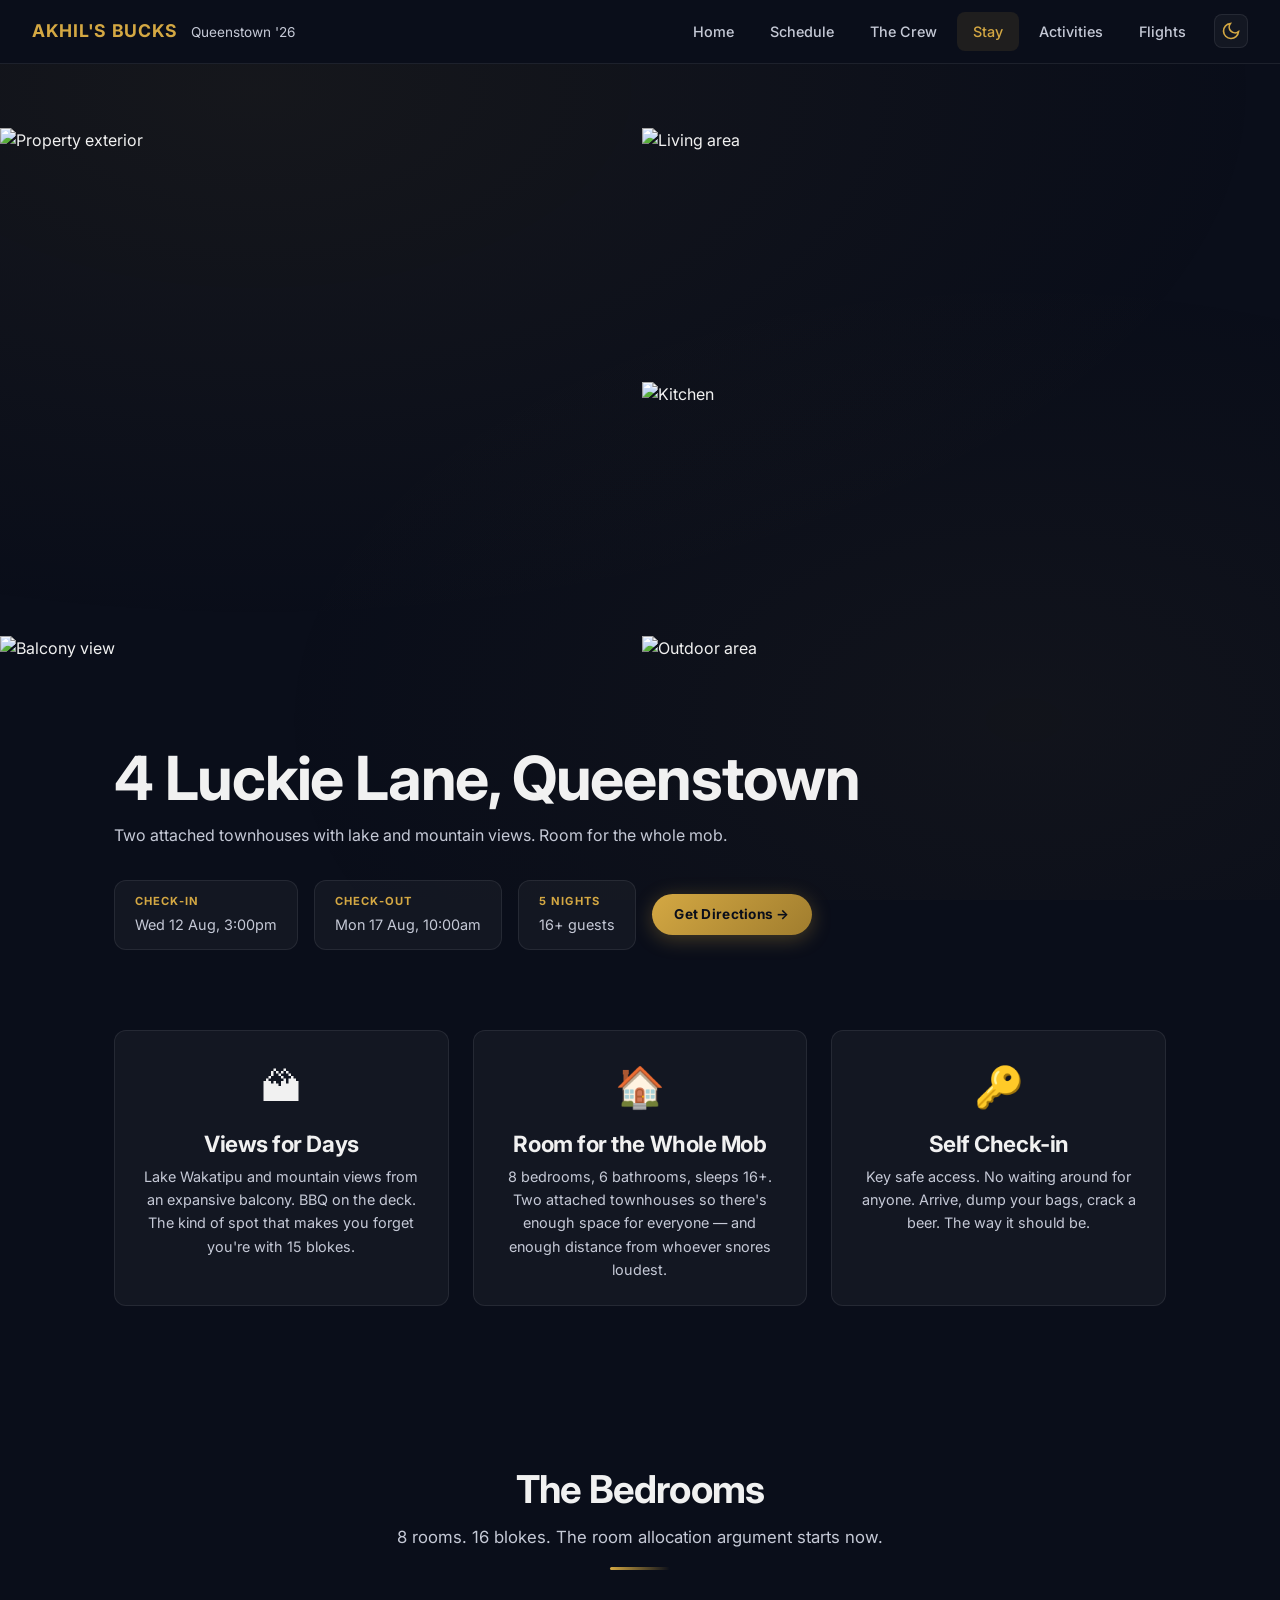
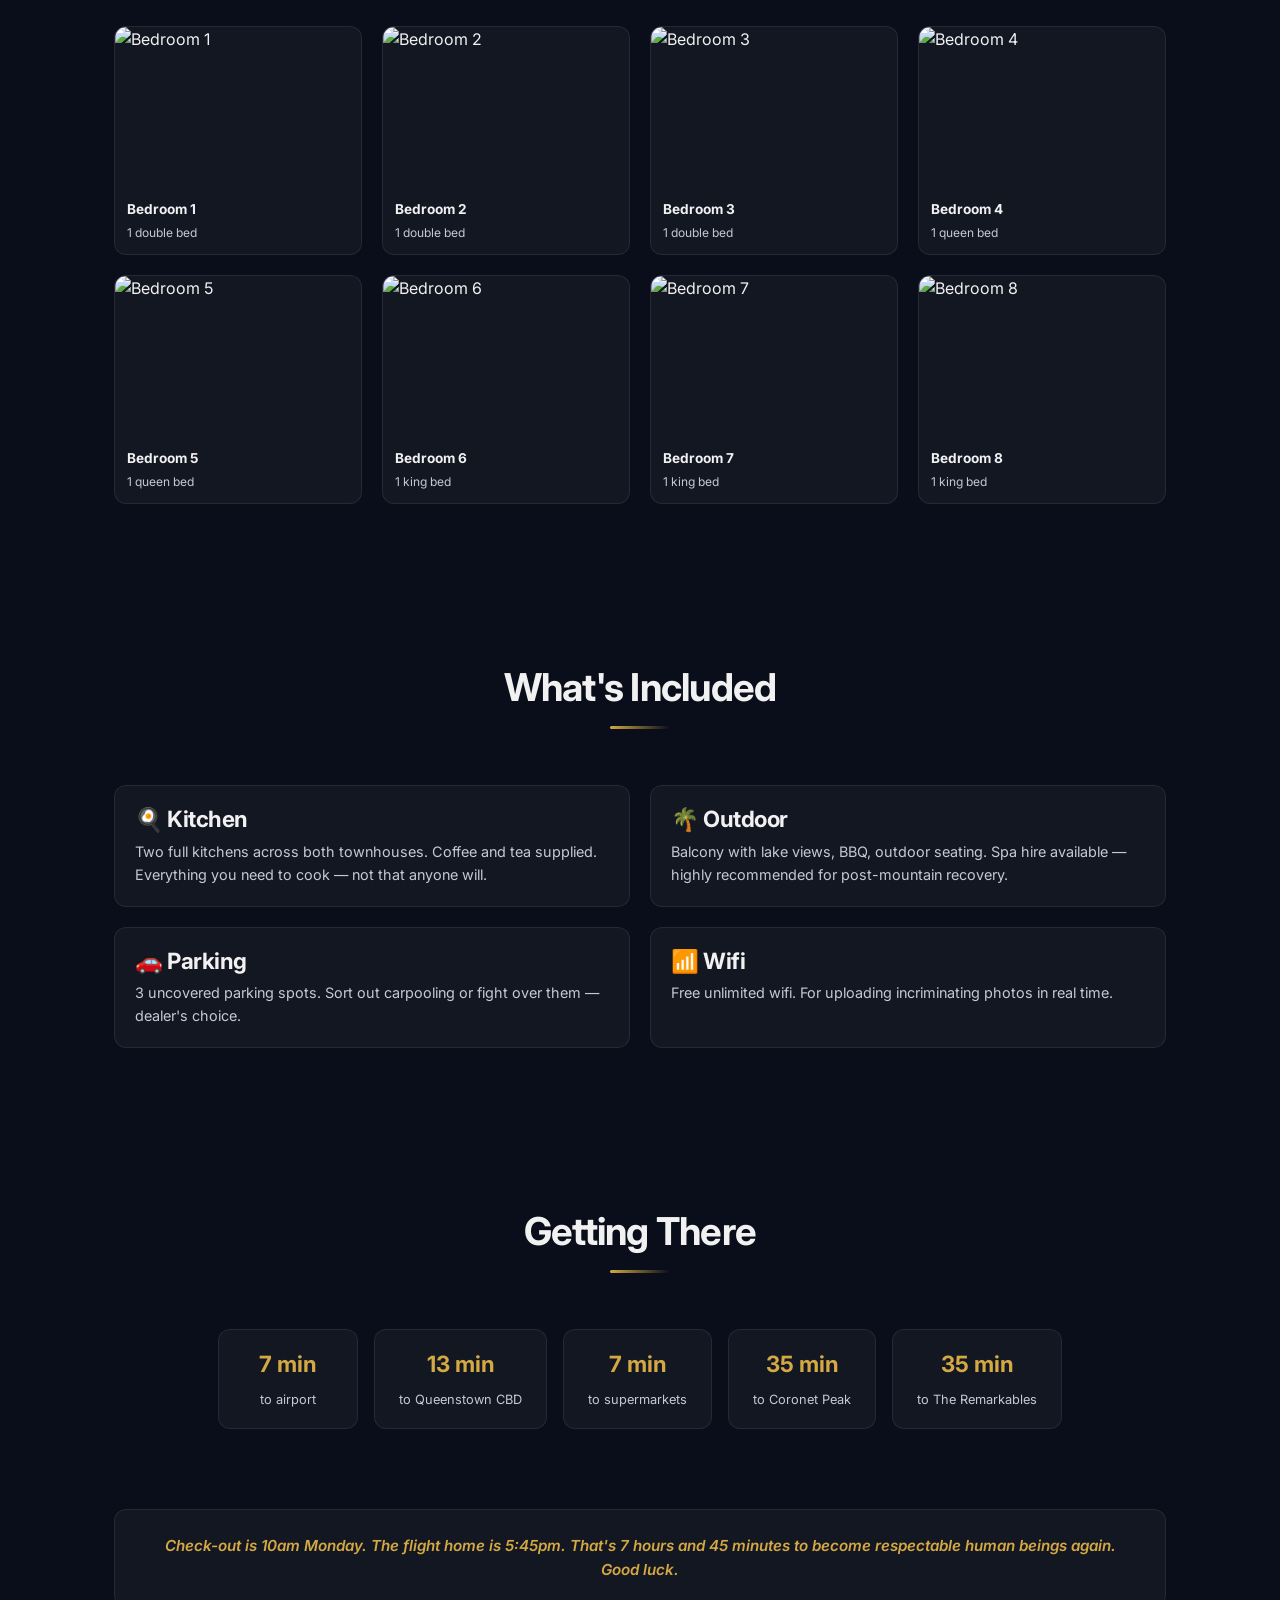
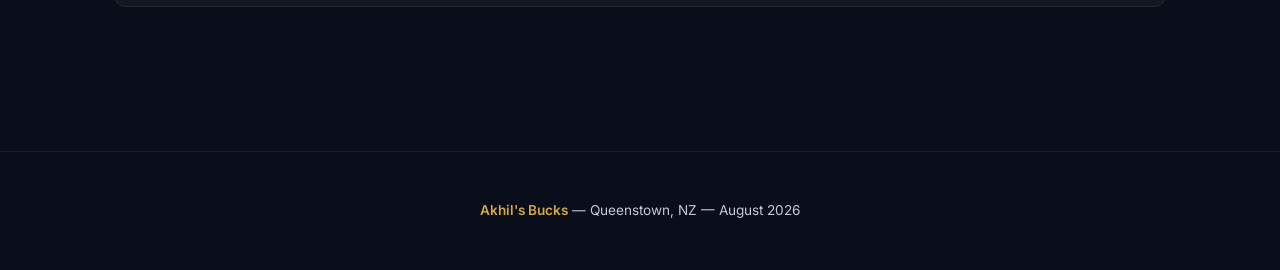
==== commit a2a75a73: "Fix gallery: flatten to direct img tags in CSS grid Gallery images were nested in wrapper divs which" ====
--- a/accommodation.html
+++ b/accommodation.html
@@ -51,11 +51,11 @@
     <!-- PHOTO GALLERY -->
     <section class="accom-gallery">
       <div class="accom-gallery-desktop">
-        <div class="accom-hero-img" data-lb="0"><img src="https://a0.muscache.com/im/pictures/prohost-api/Hosting-570395564141763491/original/aac422fe-46ba-4184-8717-20b4ebd2f6ad.jpeg?im_w=1280" alt="Property exterior" loading="eager"></div>
-        <div class="accom-grid-img" data-lb="1"><img src="https://a0.muscache.com/im/pictures/prohost-api/Hosting-570395564141763491/original/d95ebdc4-62d4-43ec-b078-dd1763322f0c.jpeg?im_w=1280" alt="Living area" loading="lazy"></div>
-        <div class="accom-grid-img" data-lb="2"><img src="https://a0.muscache.com/im/pictures/prohost-api/Hosting-570395564141763491/original/69db5a88-a746-4f89-b603-5ebf797c4fc2.jpeg?im_w=1280" alt="Kitchen" loading="lazy"></div>
-        <div class="accom-grid-img" data-lb="3"><img src="https://a0.muscache.com/im/pictures/prohost-api/Hosting-570395564141763491/original/fb688e41-5ea3-4e16-bf24-e9a082f212ad.jpeg?im_w=1280" alt="Balcony view" loading="lazy"></div>
-        <div class="accom-grid-img" data-lb="4"><img src="https://a0.muscache.com/im/pictures/prohost-api/Hosting-570395564141763491/original/8c7ac3ab-c49a-4b00-9be4-83be5ee7daac.jpeg?im_w=1280" alt="Outdoor area" loading="lazy"></div>
+        <img class="accom-hero-img" src="https://a0.muscache.com/im/pictures/prohost-api/Hosting-570395564141763491/original/aac422fe-46ba-4184-8717-20b4ebd2f6ad.jpeg?im_w=1280" alt="Property exterior" data-lb="0">
+        <img class="accom-grid-img" src="https://a0.muscache.com/im/pictures/prohost-api/Hosting-570395564141763491/original/d95ebdc4-62d4-43ec-b078-dd1763322f0c.jpeg?im_w=1280" alt="Living area" data-lb="1">
+        <img class="accom-grid-img" src="https://a0.muscache.com/im/pictures/prohost-api/Hosting-570395564141763491/original/69db5a88-a746-4f89-b603-5ebf797c4fc2.jpeg?im_w=1280" alt="Kitchen" data-lb="2">
+        <img class="accom-grid-img" src="https://a0.muscache.com/im/pictures/prohost-api/Hosting-570395564141763491/original/fb688e41-5ea3-4e16-bf24-e9a082f212ad.jpeg?im_w=1280" alt="Balcony view" data-lb="3">
+        <img class="accom-grid-img" src="https://a0.muscache.com/im/pictures/prohost-api/Hosting-570395564141763491/original/8c7ac3ab-c49a-4b00-9be4-83be5ee7daac.jpeg?im_w=1280" alt="Outdoor area" data-lb="4">
       </div>
       <div class="accom-gallery-mobile">
         <img src="https://a0.muscache.com/im/pictures/prohost-api/Hosting-570395564141763491/original/aac422fe-46ba-4184-8717-20b4ebd2f6ad.jpeg?im_w=1280" alt="Property" data-lb="0">
--- a/css/style.css
+++ b/css/style.css
@@ -1689,26 +1689,22 @@
   grid-template-columns: 1fr 1fr;
   grid-template-rows: 250px 250px;
   gap: 4px;
-  max-height: 504px;
-  overflow: hidden;
-}
-
-.accom-hero-img {
-  grid-row: 1 / 3;
-  cursor: pointer;
-}
-
-.accom-grid-img { cursor: pointer; }
+}
 
 .accom-gallery-desktop img {
   width: 100%;
   height: 100%;
   object-fit: cover;
   display: block;
+  cursor: pointer;
   transition: opacity 0.2s;
 }
 
 .accom-gallery-desktop img:hover { opacity: 0.85; }
+
+.accom-hero-img {
+  grid-row: 1 / 3;
+}
 
 .accom-gallery-mobile { display: none; }
 
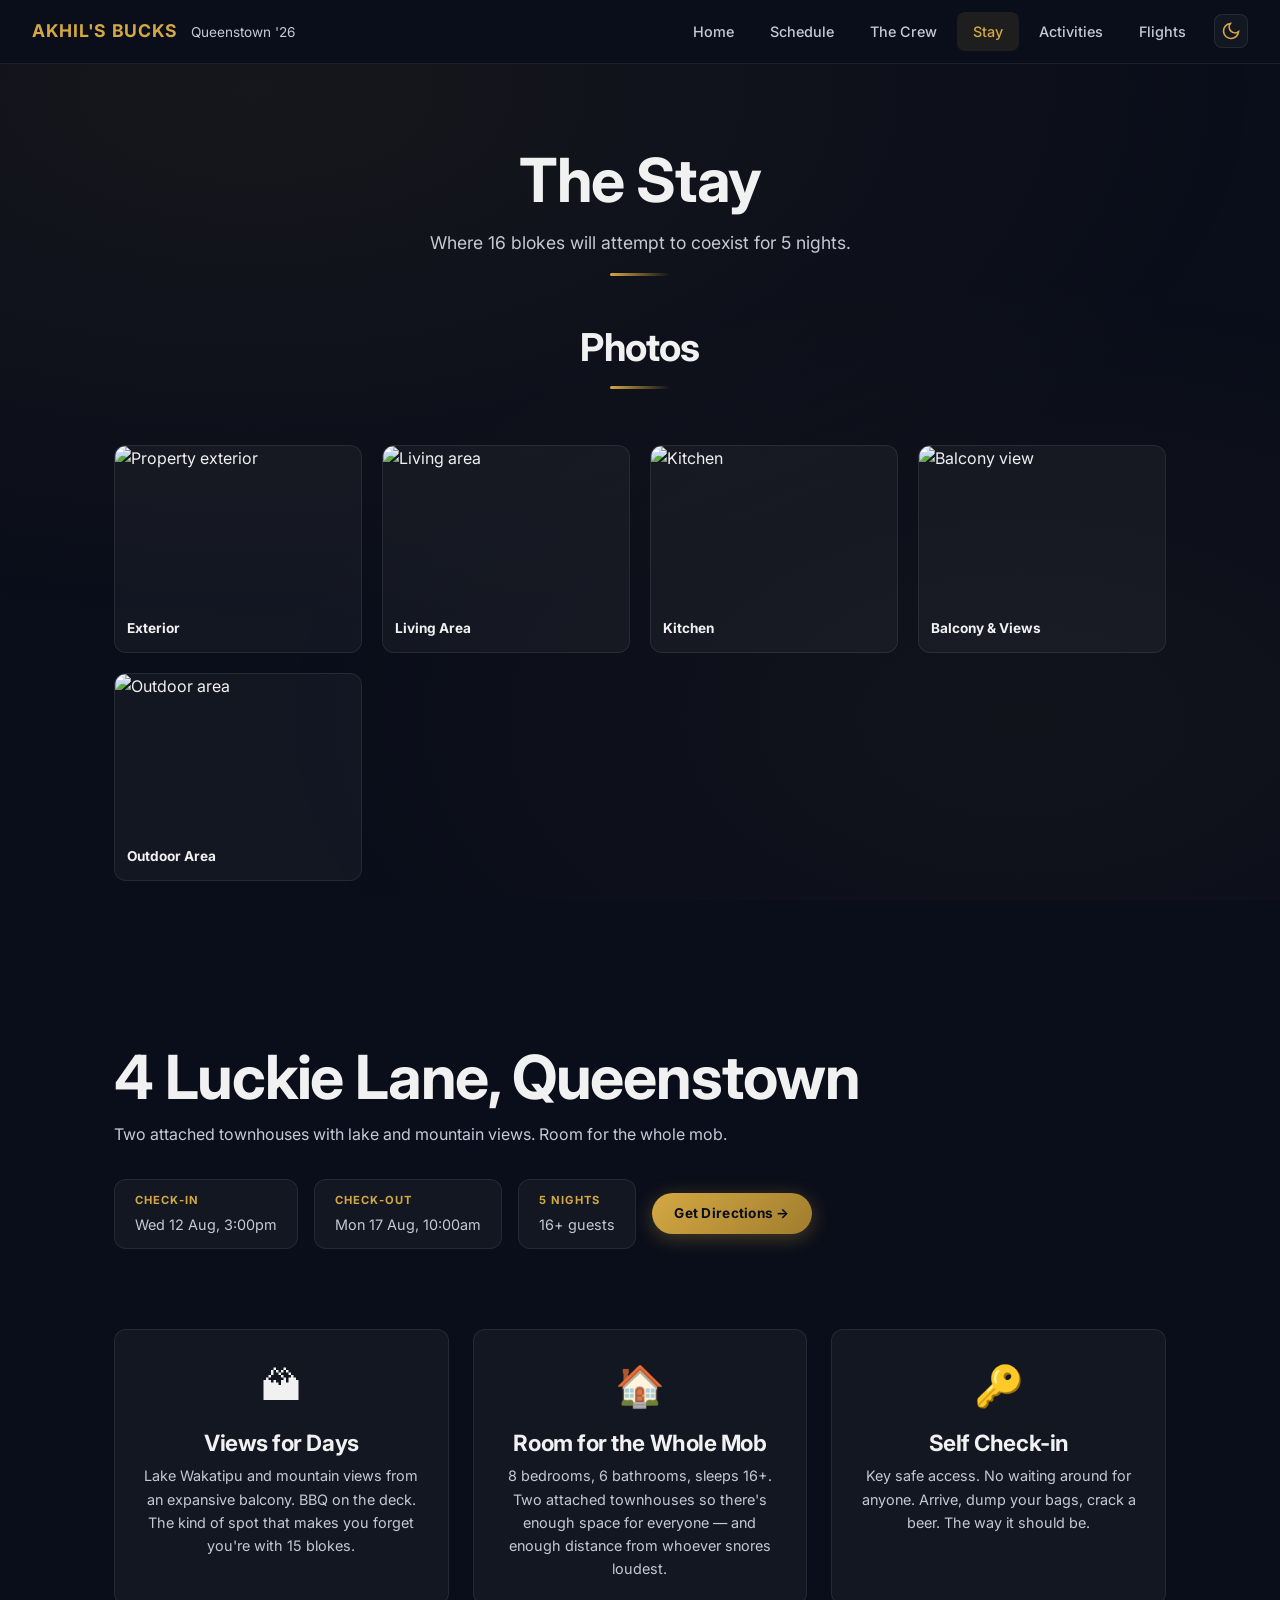
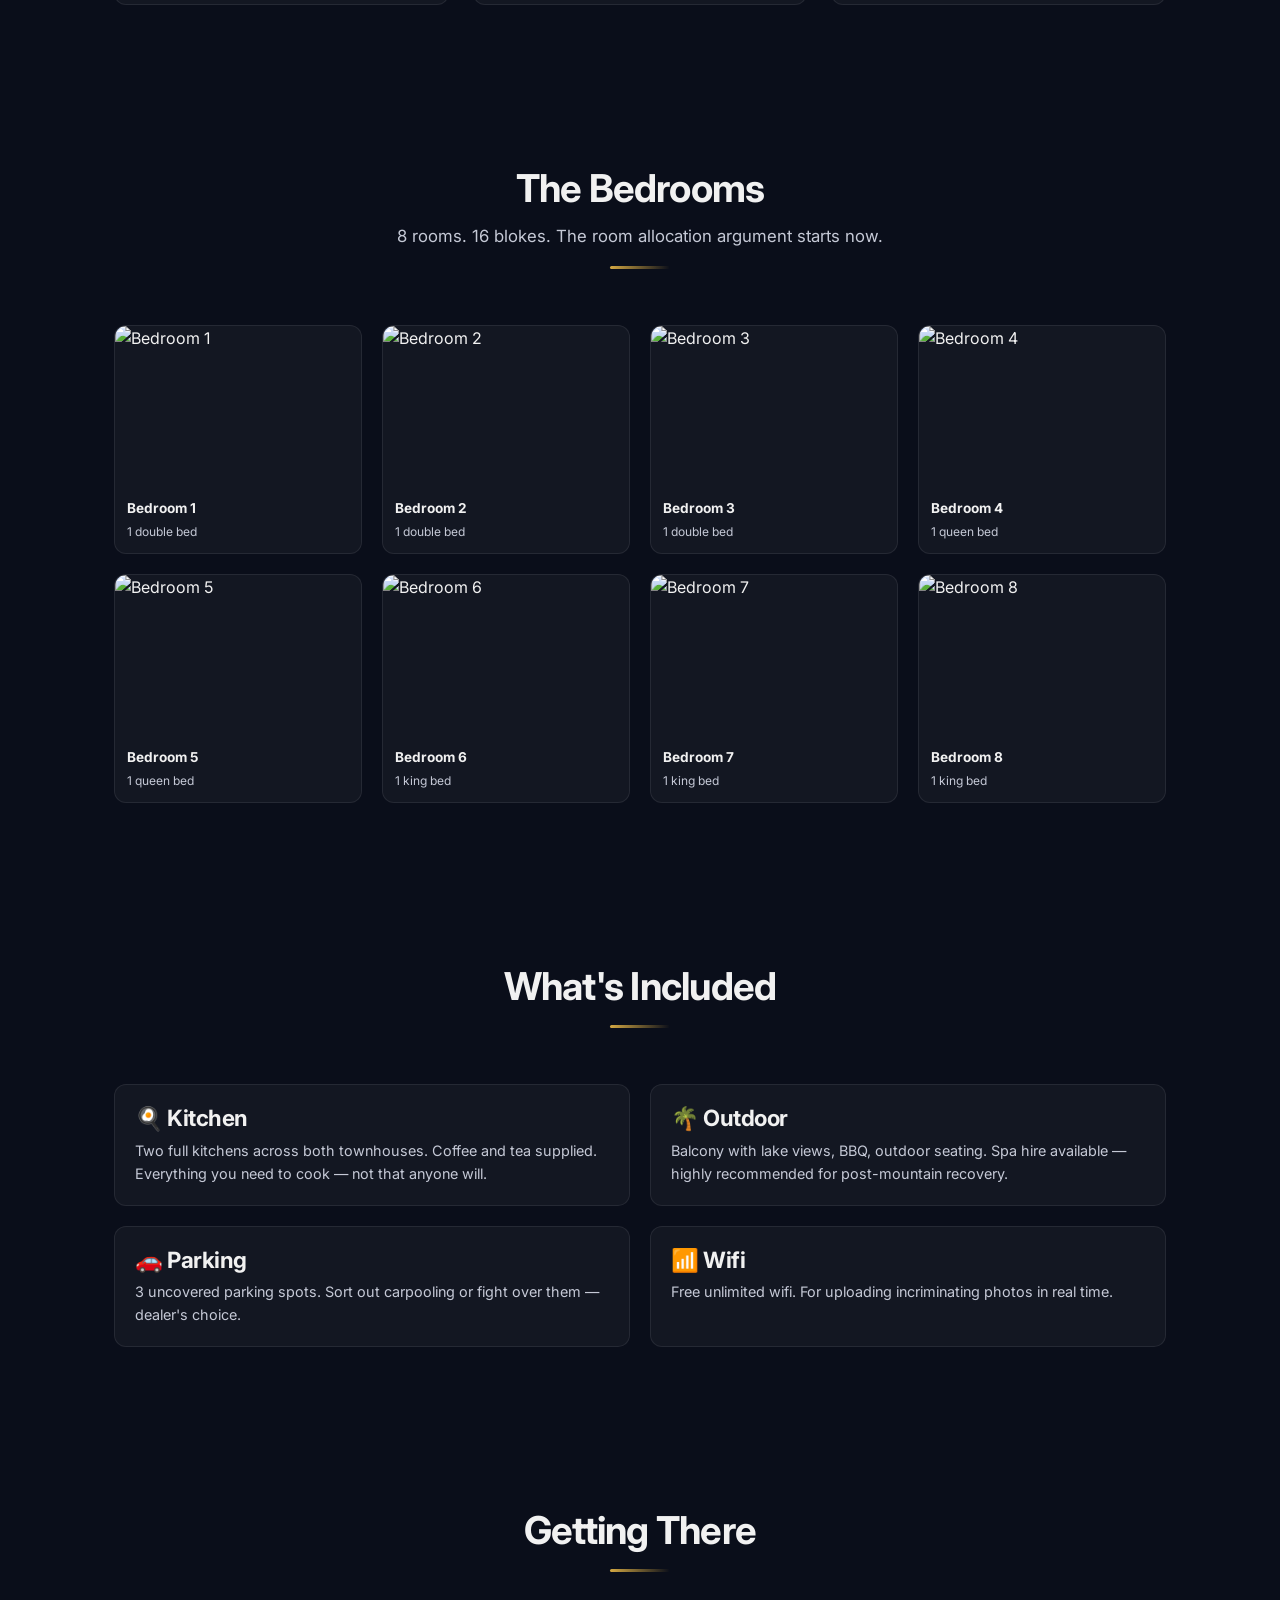
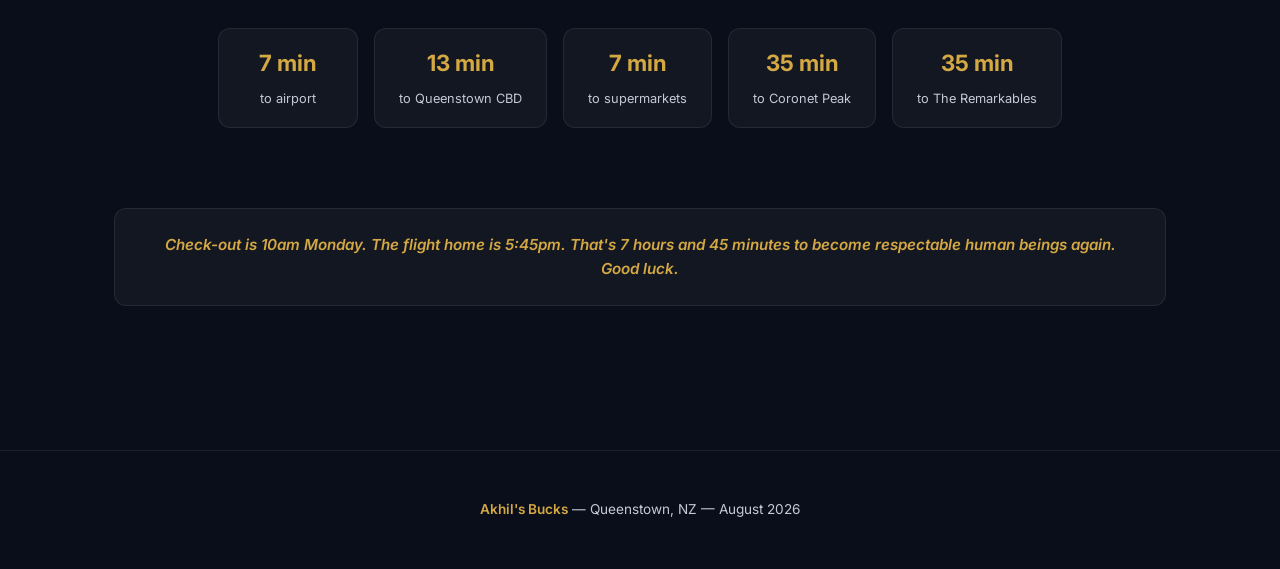
==== commit 8e8240bc: "Replace gallery with bedroom-style photo grid Use the same .accom-bedroom card pattern that works fo" ====
--- a/accommodation.html
+++ b/accommodation.html
@@ -48,21 +48,26 @@
 
   <main>
 
-    <!-- PHOTO GALLERY -->
-    <section class="accom-gallery">
-      <div class="accom-gallery-desktop">
-        <img class="accom-hero-img" src="https://a0.muscache.com/im/pictures/prohost-api/Hosting-570395564141763491/original/aac422fe-46ba-4184-8717-20b4ebd2f6ad.jpeg?im_w=1280" alt="Property exterior" data-lb="0">
-        <img class="accom-grid-img" src="https://a0.muscache.com/im/pictures/prohost-api/Hosting-570395564141763491/original/d95ebdc4-62d4-43ec-b078-dd1763322f0c.jpeg?im_w=1280" alt="Living area" data-lb="1">
-        <img class="accom-grid-img" src="https://a0.muscache.com/im/pictures/prohost-api/Hosting-570395564141763491/original/69db5a88-a746-4f89-b603-5ebf797c4fc2.jpeg?im_w=1280" alt="Kitchen" data-lb="2">
-        <img class="accom-grid-img" src="https://a0.muscache.com/im/pictures/prohost-api/Hosting-570395564141763491/original/fb688e41-5ea3-4e16-bf24-e9a082f212ad.jpeg?im_w=1280" alt="Balcony view" data-lb="3">
-        <img class="accom-grid-img" src="https://a0.muscache.com/im/pictures/prohost-api/Hosting-570395564141763491/original/8c7ac3ab-c49a-4b00-9be4-83be5ee7daac.jpeg?im_w=1280" alt="Outdoor area" data-lb="4">
-      </div>
-      <div class="accom-gallery-mobile">
-        <img src="https://a0.muscache.com/im/pictures/prohost-api/Hosting-570395564141763491/original/aac422fe-46ba-4184-8717-20b4ebd2f6ad.jpeg?im_w=1280" alt="Property" data-lb="0">
-        <img src="https://a0.muscache.com/im/pictures/prohost-api/Hosting-570395564141763491/original/d95ebdc4-62d4-43ec-b078-dd1763322f0c.jpeg?im_w=1280" alt="Living" data-lb="1">
-        <img src="https://a0.muscache.com/im/pictures/prohost-api/Hosting-570395564141763491/original/69db5a88-a746-4f89-b603-5ebf797c4fc2.jpeg?im_w=1280" alt="Kitchen" data-lb="2">
-        <img src="https://a0.muscache.com/im/pictures/prohost-api/Hosting-570395564141763491/original/fb688e41-5ea3-4e16-bf24-e9a082f212ad.jpeg?im_w=1280" alt="View" data-lb="3">
-        <img src="https://a0.muscache.com/im/pictures/prohost-api/Hosting-570395564141763491/original/8c7ac3ab-c49a-4b00-9be4-83be5ee7daac.jpeg?im_w=1280" alt="Outdoor" data-lb="4">
+    <!-- PHOTOS -->
+    <section class="page-hero">
+      <h1>The <span class="gold">Stay</span></h1>
+      <p>Where 16 blokes will attempt to coexist for 5 nights.</p>
+      <div class="section-divider"></div>
+    </section>
+
+    <section class="section" style="padding-top:0">
+      <div class="container">
+        <div class="section-header">
+          <h2><span class="gold">Photos</span></h2>
+          <div class="section-divider"></div>
+        </div>
+        <div class="accom-bedroom-grid">
+          <div class="accom-bedroom observe" data-lb="0"><img src="https://a0.muscache.com/im/pictures/prohost-api/Hosting-570395564141763491/original/aac422fe-46ba-4184-8717-20b4ebd2f6ad.jpeg?im_w=1280" alt="Property exterior"><div class="accom-bedroom-info"><strong>Exterior</strong></div></div>
+          <div class="accom-bedroom observe" data-lb="1"><img src="https://a0.muscache.com/im/pictures/prohost-api/Hosting-570395564141763491/original/d95ebdc4-62d4-43ec-b078-dd1763322f0c.jpeg?im_w=1280" alt="Living area"><div class="accom-bedroom-info"><strong>Living Area</strong></div></div>
+          <div class="accom-bedroom observe" data-lb="2"><img src="https://a0.muscache.com/im/pictures/prohost-api/Hosting-570395564141763491/original/69db5a88-a746-4f89-b603-5ebf797c4fc2.jpeg?im_w=1280" alt="Kitchen"><div class="accom-bedroom-info"><strong>Kitchen</strong></div></div>
+          <div class="accom-bedroom observe" data-lb="3"><img src="https://a0.muscache.com/im/pictures/prohost-api/Hosting-570395564141763491/original/fb688e41-5ea3-4e16-bf24-e9a082f212ad.jpeg?im_w=1280" alt="Balcony view"><div class="accom-bedroom-info"><strong>Balcony &amp; Views</strong></div></div>
+          <div class="accom-bedroom observe" data-lb="4"><img src="https://a0.muscache.com/im/pictures/prohost-api/Hosting-570395564141763491/original/8c7ac3ab-c49a-4b00-9be4-83be5ee7daac.jpeg?im_w=1280" alt="Outdoor area"><div class="accom-bedroom-info"><strong>Outdoor Area</strong></div></div>
+        </div>
       </div>
     </section>
 
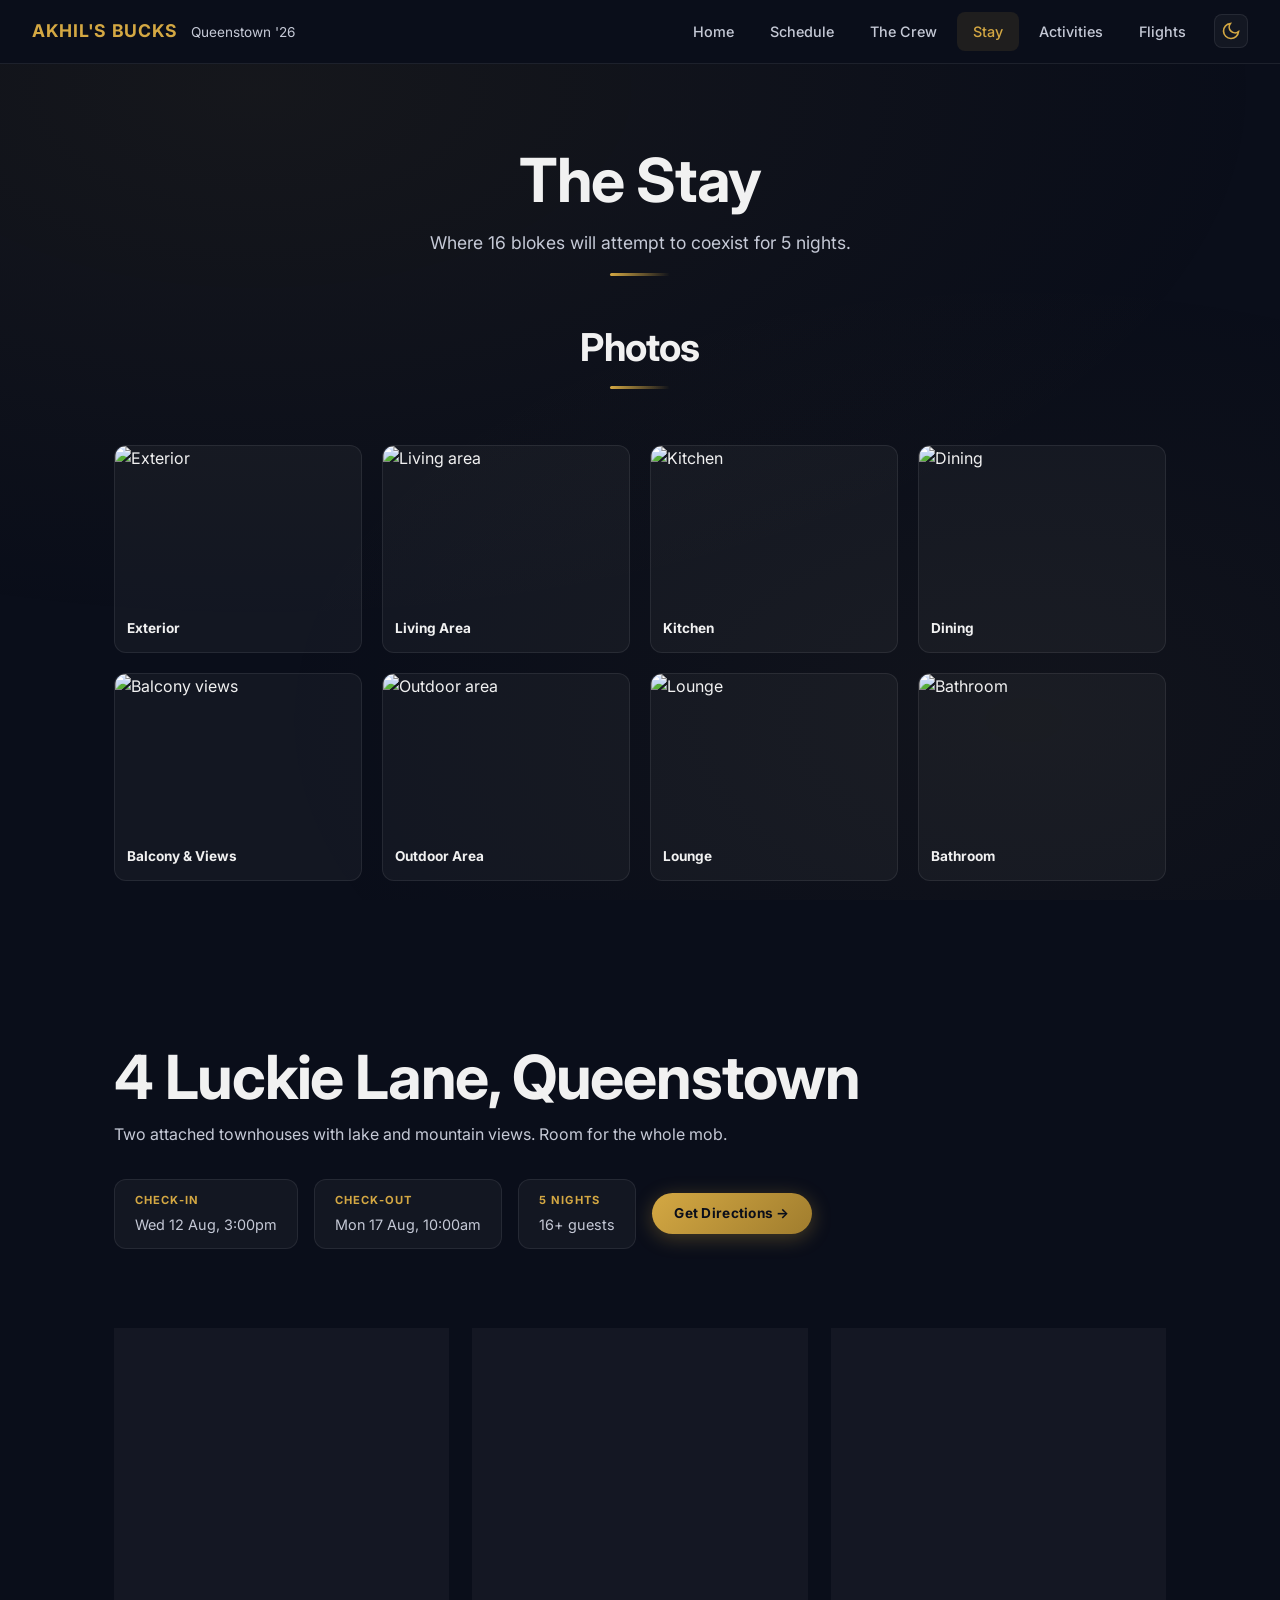
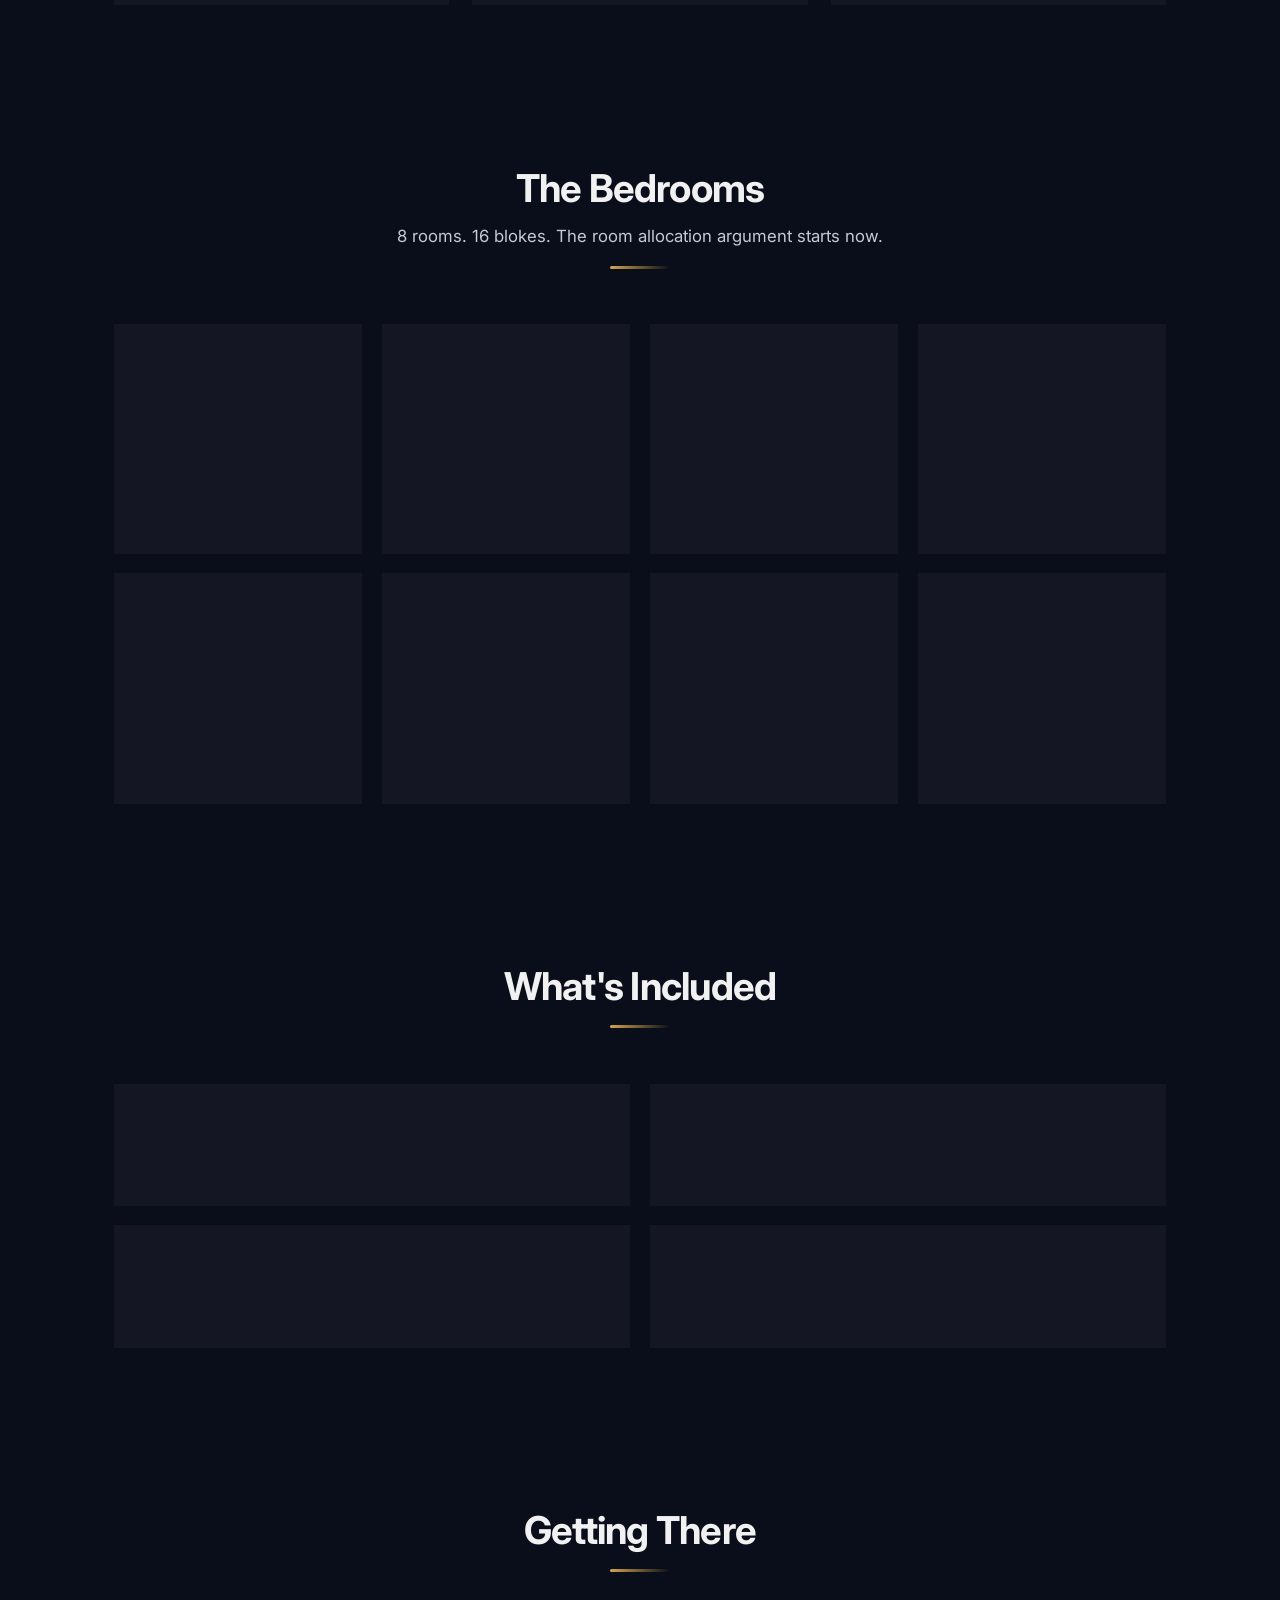
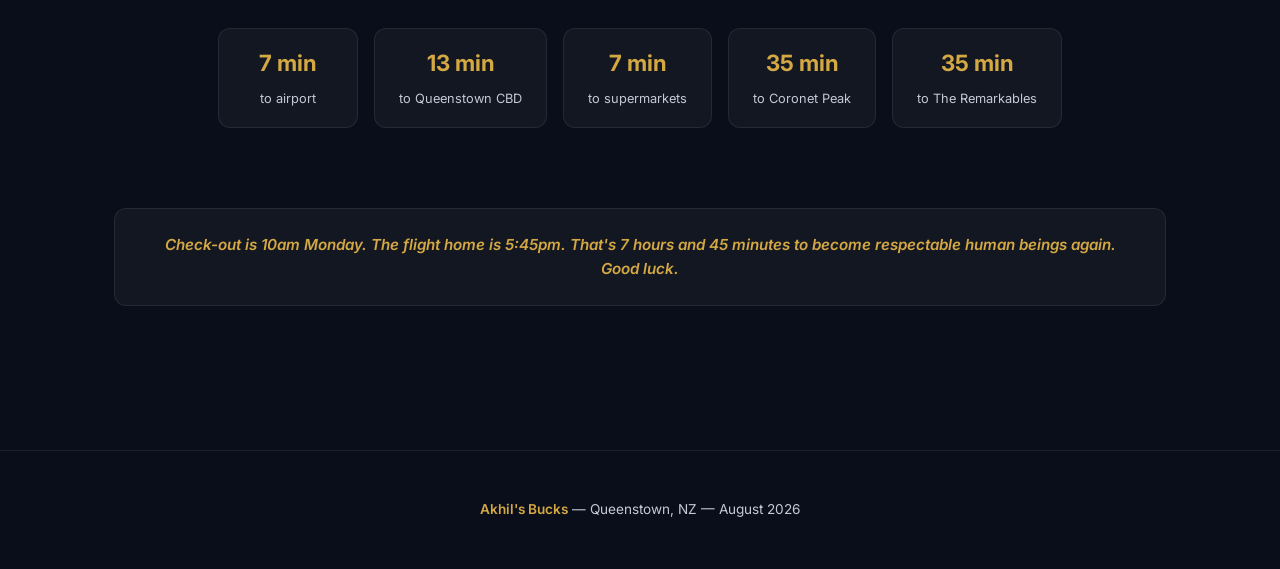
==== commit 6a6ad8c6: "Fix photo URLs: use working Airbnb CDN links (im_w=1440) Old gallery URLs returned 404. Replaced wit" ====
--- a/accommodation.html
+++ b/accommodation.html
@@ -62,11 +62,14 @@
           <div class="section-divider"></div>
         </div>
         <div class="accom-bedroom-grid">
-          <div class="accom-bedroom observe" data-lb="0"><img src="https://a0.muscache.com/im/pictures/prohost-api/Hosting-570395564141763491/original/aac422fe-46ba-4184-8717-20b4ebd2f6ad.jpeg?im_w=1280" alt="Property exterior"><div class="accom-bedroom-info"><strong>Exterior</strong></div></div>
-          <div class="accom-bedroom observe" data-lb="1"><img src="https://a0.muscache.com/im/pictures/prohost-api/Hosting-570395564141763491/original/d95ebdc4-62d4-43ec-b078-dd1763322f0c.jpeg?im_w=1280" alt="Living area"><div class="accom-bedroom-info"><strong>Living Area</strong></div></div>
-          <div class="accom-bedroom observe" data-lb="2"><img src="https://a0.muscache.com/im/pictures/prohost-api/Hosting-570395564141763491/original/69db5a88-a746-4f89-b603-5ebf797c4fc2.jpeg?im_w=1280" alt="Kitchen"><div class="accom-bedroom-info"><strong>Kitchen</strong></div></div>
-          <div class="accom-bedroom observe" data-lb="3"><img src="https://a0.muscache.com/im/pictures/prohost-api/Hosting-570395564141763491/original/fb688e41-5ea3-4e16-bf24-e9a082f212ad.jpeg?im_w=1280" alt="Balcony view"><div class="accom-bedroom-info"><strong>Balcony &amp; Views</strong></div></div>
-          <div class="accom-bedroom observe" data-lb="4"><img src="https://a0.muscache.com/im/pictures/prohost-api/Hosting-570395564141763491/original/8c7ac3ab-c49a-4b00-9be4-83be5ee7daac.jpeg?im_w=1280" alt="Outdoor area"><div class="accom-bedroom-info"><strong>Outdoor Area</strong></div></div>
+          <div class="accom-bedroom observe" data-lb="0"><img src="https://a0.muscache.com/im/pictures/prohost-api/Hosting-570395564141763491/original/aac422fe-46ba-4184-8717-20b4ebd2f6ad.jpeg?im_w=1440" alt="Exterior"><div class="accom-bedroom-info"><strong>Exterior</strong></div></div>
+          <div class="accom-bedroom observe" data-lb="1"><img src="https://a0.muscache.com/im/pictures/prohost-api/Hosting-570395564141763491/original/4a48d77a-7aa4-4cda-8f7e-ccb5977412a2.jpeg?im_w=1440" alt="Living area"><div class="accom-bedroom-info"><strong>Living Area</strong></div></div>
+          <div class="accom-bedroom observe" data-lb="2"><img src="https://a0.muscache.com/im/pictures/prohost-api/Hosting-570395564141763491/original/6bd6cd64-b028-4ce5-a6be-1705043a32b9.jpeg?im_w=1440" alt="Kitchen"><div class="accom-bedroom-info"><strong>Kitchen</strong></div></div>
+          <div class="accom-bedroom observe" data-lb="3"><img src="https://a0.muscache.com/im/pictures/prohost-api/Hosting-570395564141763491/original/abda1943-92a1-4118-8ecb-a83732412bd5.jpeg?im_w=1440" alt="Dining"><div class="accom-bedroom-info"><strong>Dining</strong></div></div>
+          <div class="accom-bedroom observe" data-lb="4"><img src="https://a0.muscache.com/im/pictures/prohost-api/Hosting-570395564141763491/original/3c04e82a-b995-4f2e-8586-1053b4ab8e54.jpeg?im_w=1440" alt="Balcony views"><div class="accom-bedroom-info"><strong>Balcony &amp; Views</strong></div></div>
+          <div class="accom-bedroom observe" data-lb="5"><img src="https://a0.muscache.com/im/pictures/prohost-api/Hosting-570395564141763491/original/86ede21d-b858-4a15-90c3-501427304532.jpeg?im_w=1440" alt="Outdoor area"><div class="accom-bedroom-info"><strong>Outdoor Area</strong></div></div>
+          <div class="accom-bedroom observe" data-lb="6"><img src="https://a0.muscache.com/im/pictures/prohost-api/Hosting-570395564141763491/original/d95ebdc4-62d4-43ec-b078-dd1763322f0c.jpeg?im_w=1200" alt="Lounge"><div class="accom-bedroom-info"><strong>Lounge</strong></div></div>
+          <div class="accom-bedroom observe" data-lb="7"><img src="https://a0.muscache.com/im/pictures/prohost-api/Hosting-570395564141763491/original/fb688e41-5ea3-4e16-bf24-e9a082f212ad.jpeg?im_w=720" alt="Bathroom"><div class="accom-bedroom-info"><strong>Bathroom</strong></div></div>
         </div>
       </div>
     </section>
@@ -127,14 +130,14 @@
           <div class="section-divider"></div>
         </div>
         <div class="accom-bedroom-grid">
-          <div class="accom-bedroom observe" data-lb="5"><img src="https://a0.muscache.com/im/pictures/prohost-api/Hosting-570395564141763491/original/b209e33d-4bfc-47ff-97ca-eddc763feb57.jpeg?im_w=720" alt="Bedroom 1" loading="lazy"><div class="accom-bedroom-info"><strong>Bedroom 1</strong><span>1 double bed</span></div></div>
-          <div class="accom-bedroom observe" data-lb="6"><img src="https://a0.muscache.com/im/pictures/prohost-api/Hosting-570395564141763491/original/c3e1e4b5-5882-49e5-8606-612c3dfcc84d.jpeg?im_w=720" alt="Bedroom 2" loading="lazy"><div class="accom-bedroom-info"><strong>Bedroom 2</strong><span>1 double bed</span></div></div>
-          <div class="accom-bedroom observe" data-lb="7"><img src="https://a0.muscache.com/im/pictures/prohost-api/Hosting-570395564141763491/original/3011df27-e80a-4482-baaf-b70e1885ce4e.jpeg?im_w=720" alt="Bedroom 3" loading="lazy"><div class="accom-bedroom-info"><strong>Bedroom 3</strong><span>1 double bed</span></div></div>
-          <div class="accom-bedroom observe" data-lb="8"><img src="https://a0.muscache.com/im/pictures/prohost-api/Hosting-570395564141763491/original/70af1338-9815-4241-9114-5a52f42a0308.jpeg?im_w=720" alt="Bedroom 4" loading="lazy"><div class="accom-bedroom-info"><strong>Bedroom 4</strong><span>1 queen bed</span></div></div>
-          <div class="accom-bedroom observe" data-lb="9"><img src="https://a0.muscache.com/im/pictures/prohost-api/Hosting-570395564141763491/original/6565acb0-10b0-44f3-85cd-4c2218c8a7fd.jpeg?im_w=720" alt="Bedroom 5" loading="lazy"><div class="accom-bedroom-info"><strong>Bedroom 5</strong><span>1 queen bed</span></div></div>
-          <div class="accom-bedroom observe" data-lb="10"><img src="https://a0.muscache.com/im/pictures/prohost-api/Hosting-570395564141763491/original/c54d9f81-9919-46bf-b131-d94f86463d06.jpeg?im_w=720" alt="Bedroom 6" loading="lazy"><div class="accom-bedroom-info"><strong>Bedroom 6</strong><span>1 king bed</span></div></div>
-          <div class="accom-bedroom observe" data-lb="11"><img src="https://a0.muscache.com/im/pictures/prohost-api/Hosting-570395564141763491/original/fcbf6269-9dc1-4867-b9fe-69bb3ce11c64.jpeg?im_w=720" alt="Bedroom 7" loading="lazy"><div class="accom-bedroom-info"><strong>Bedroom 7</strong><span>1 king bed</span></div></div>
-          <div class="accom-bedroom observe" data-lb="12"><img src="https://a0.muscache.com/im/pictures/prohost-api/Hosting-570395564141763491/original/63f7c52c-5b59-43fd-b227-4e9b1dc12731.jpeg?im_w=720" alt="Bedroom 8" loading="lazy"><div class="accom-bedroom-info"><strong>Bedroom 8</strong><span>1 king bed</span></div></div>
+          <div class="accom-bedroom observe" data-lb="8"><img src="https://a0.muscache.com/im/pictures/prohost-api/Hosting-570395564141763491/original/b209e33d-4bfc-47ff-97ca-eddc763feb57.jpeg?im_w=720" alt="Bedroom 1"><div class="accom-bedroom-info"><strong>Bedroom 1</strong><span>1 double bed</span></div></div>
+          <div class="accom-bedroom observe" data-lb="9"><img src="https://a0.muscache.com/im/pictures/prohost-api/Hosting-570395564141763491/original/c3e1e4b5-5882-49e5-8606-612c3dfcc84d.jpeg?im_w=720" alt="Bedroom 2"><div class="accom-bedroom-info"><strong>Bedroom 2</strong><span>1 double bed</span></div></div>
+          <div class="accom-bedroom observe" data-lb="10"><img src="https://a0.muscache.com/im/pictures/prohost-api/Hosting-570395564141763491/original/3011df27-e80a-4482-baaf-b70e1885ce4e.jpeg?im_w=720" alt="Bedroom 3"><div class="accom-bedroom-info"><strong>Bedroom 3</strong><span>1 double bed</span></div></div>
+          <div class="accom-bedroom observe" data-lb="11"><img src="https://a0.muscache.com/im/pictures/prohost-api/Hosting-570395564141763491/original/70af1338-9815-4241-9114-5a52f42a0308.jpeg?im_w=720" alt="Bedroom 4"><div class="accom-bedroom-info"><strong>Bedroom 4</strong><span>1 queen bed</span></div></div>
+          <div class="accom-bedroom observe" data-lb="12"><img src="https://a0.muscache.com/im/pictures/prohost-api/Hosting-570395564141763491/original/6565acb0-10b0-44f3-85cd-4c2218c8a7fd.jpeg?im_w=720" alt="Bedroom 5"><div class="accom-bedroom-info"><strong>Bedroom 5</strong><span>1 queen bed</span></div></div>
+          <div class="accom-bedroom observe" data-lb="13"><img src="https://a0.muscache.com/im/pictures/prohost-api/Hosting-570395564141763491/original/c54d9f81-9919-46bf-b131-d94f86463d06.jpeg?im_w=720" alt="Bedroom 6"><div class="accom-bedroom-info"><strong>Bedroom 6</strong><span>1 king bed</span></div></div>
+          <div class="accom-bedroom observe" data-lb="14"><img src="https://a0.muscache.com/im/pictures/prohost-api/Hosting-570395564141763491/original/fcbf6269-9dc1-4867-b9fe-69bb3ce11c64.jpeg?im_w=720" alt="Bedroom 7"><div class="accom-bedroom-info"><strong>Bedroom 7</strong><span>1 king bed</span></div></div>
+          <div class="accom-bedroom observe" data-lb="15"><img src="https://a0.muscache.com/im/pictures/prohost-api/Hosting-570395564141763491/original/63f7c52c-5b59-43fd-b227-4e9b1dc12731.jpeg?im_w=720" alt="Bedroom 8"><div class="accom-bedroom-info"><strong>Bedroom 8</strong><span>1 king bed</span></div></div>
         </div>
       </div>
     </section>
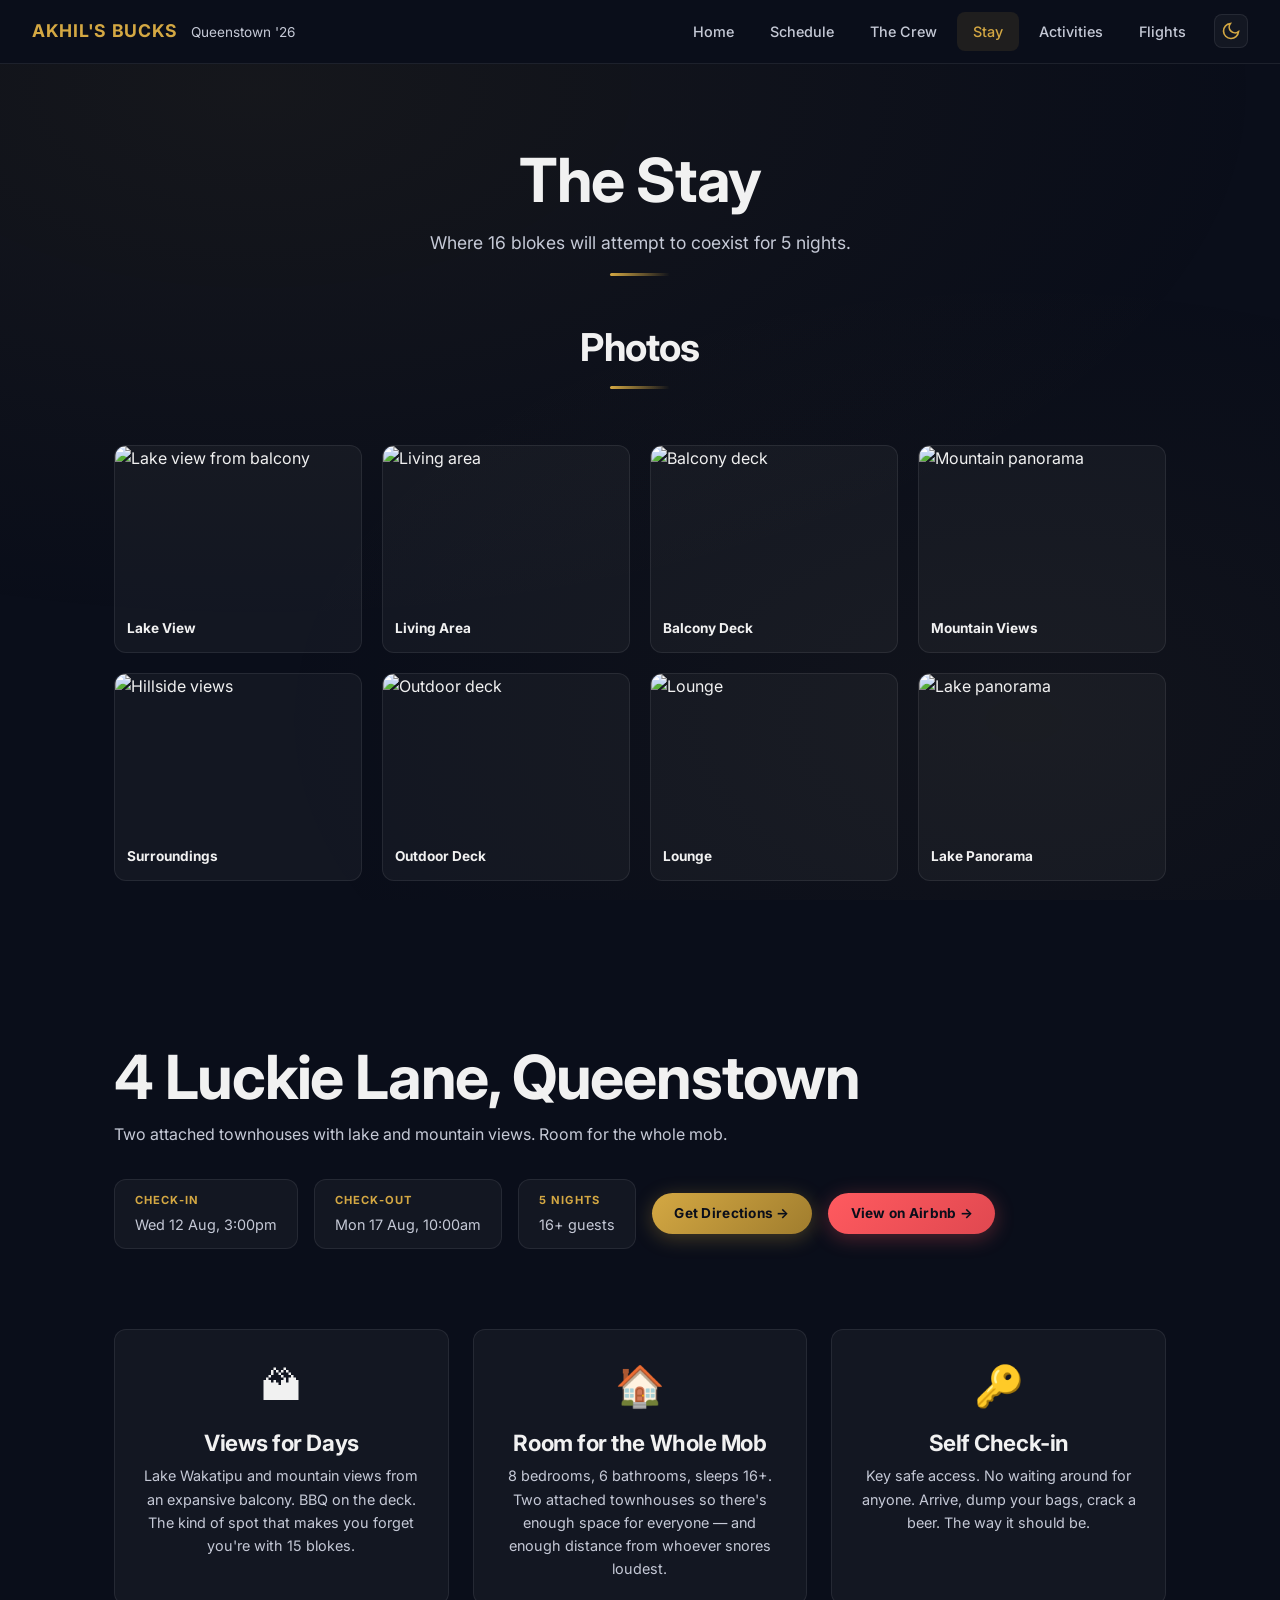
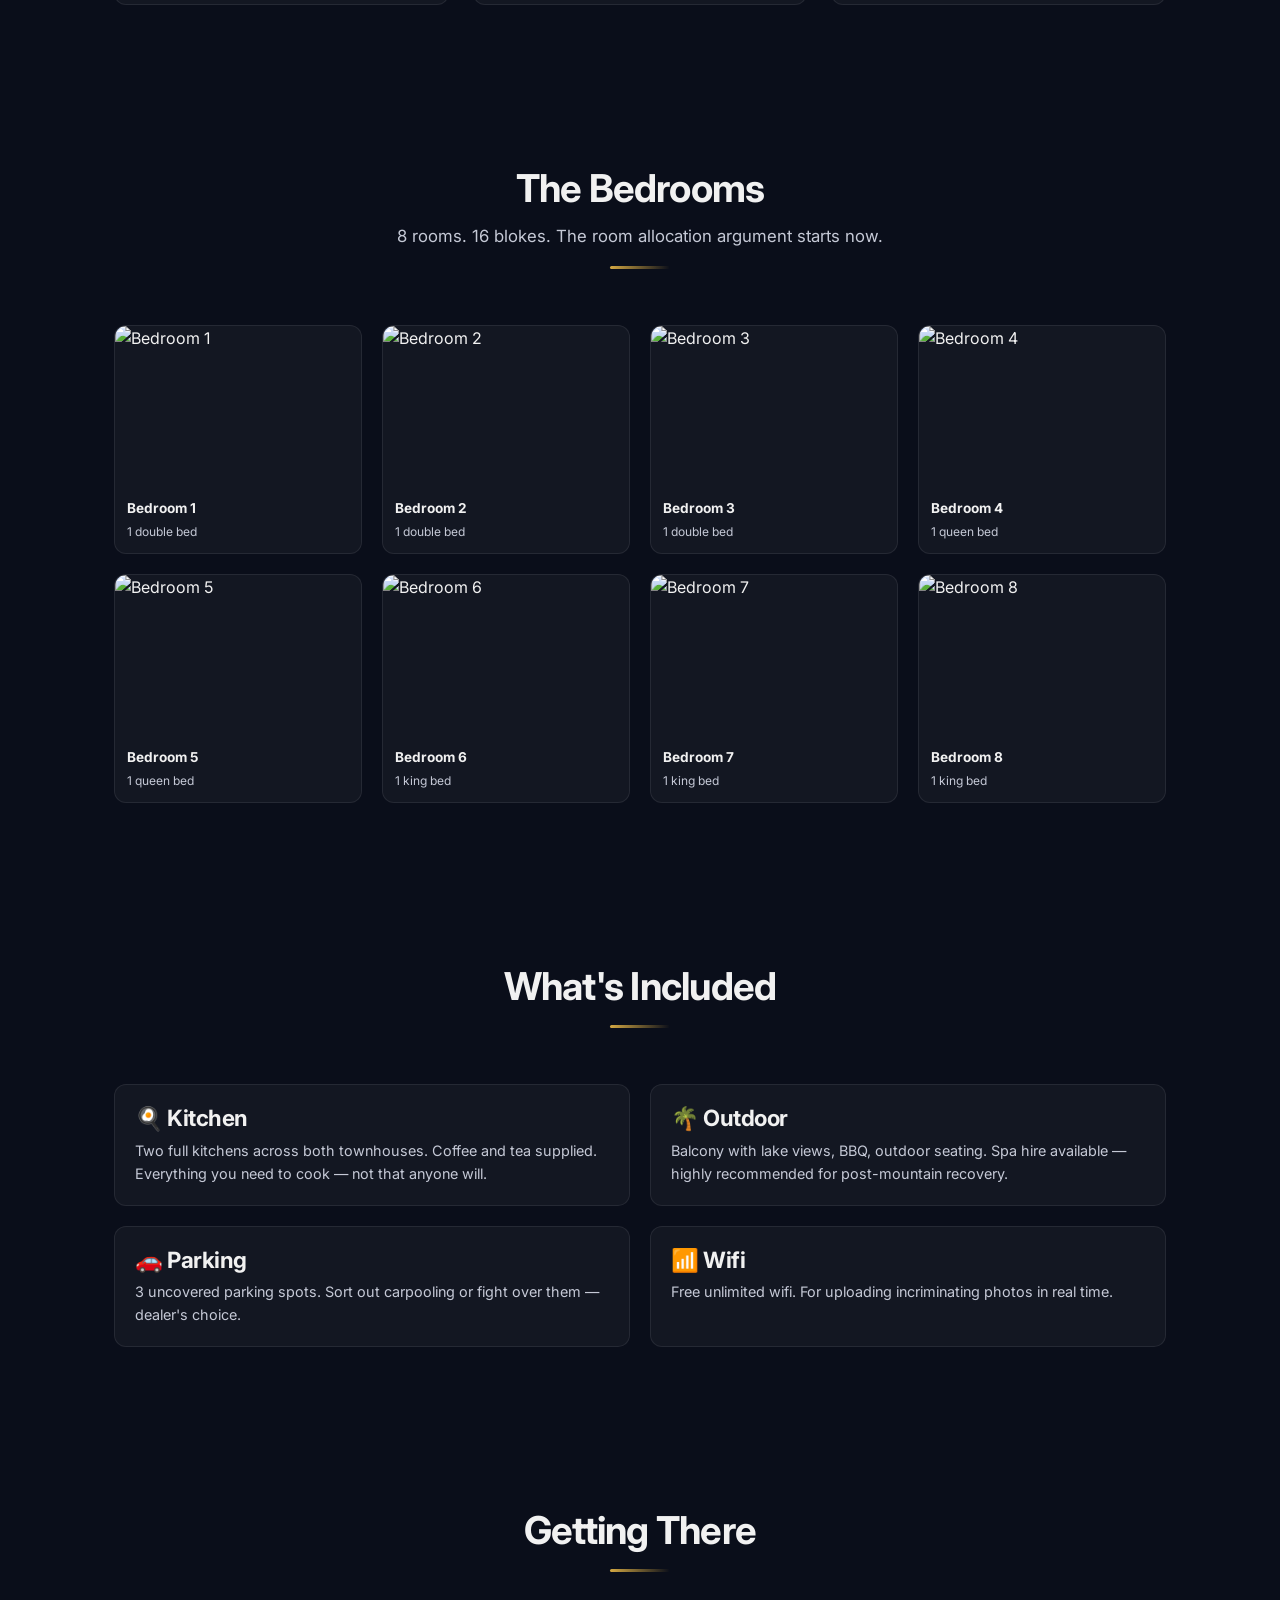
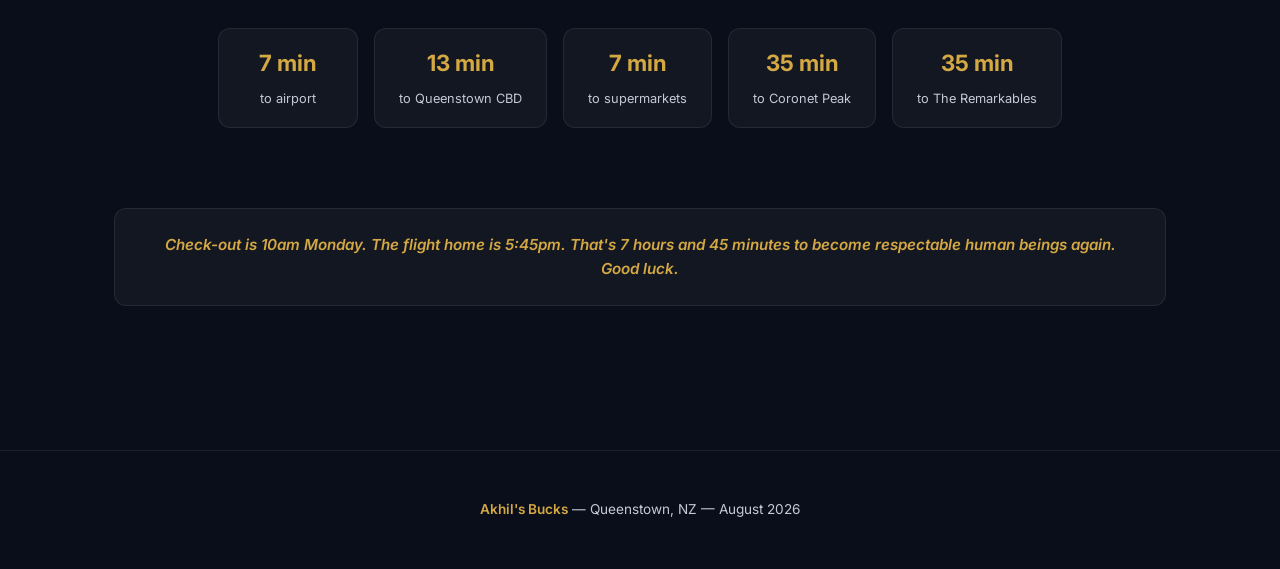
==== commit 9e8fc05c: "Fix photo titles to match actual images, add Airbnb link Titles: Lake View, Living Area, Balcony Dec" ====
--- a/accommodation.html
+++ b/accommodation.html
@@ -62,14 +62,14 @@
           <div class="section-divider"></div>
         </div>
         <div class="accom-bedroom-grid">
-          <div class="accom-bedroom observe" data-lb="0"><img src="https://a0.muscache.com/im/pictures/prohost-api/Hosting-570395564141763491/original/aac422fe-46ba-4184-8717-20b4ebd2f6ad.jpeg?im_w=1440" alt="Exterior"><div class="accom-bedroom-info"><strong>Exterior</strong></div></div>
+          <div class="accom-bedroom observe" data-lb="0"><img src="https://a0.muscache.com/im/pictures/prohost-api/Hosting-570395564141763491/original/aac422fe-46ba-4184-8717-20b4ebd2f6ad.jpeg?im_w=1440" alt="Lake view from balcony"><div class="accom-bedroom-info"><strong>Lake View</strong></div></div>
           <div class="accom-bedroom observe" data-lb="1"><img src="https://a0.muscache.com/im/pictures/prohost-api/Hosting-570395564141763491/original/4a48d77a-7aa4-4cda-8f7e-ccb5977412a2.jpeg?im_w=1440" alt="Living area"><div class="accom-bedroom-info"><strong>Living Area</strong></div></div>
-          <div class="accom-bedroom observe" data-lb="2"><img src="https://a0.muscache.com/im/pictures/prohost-api/Hosting-570395564141763491/original/6bd6cd64-b028-4ce5-a6be-1705043a32b9.jpeg?im_w=1440" alt="Kitchen"><div class="accom-bedroom-info"><strong>Kitchen</strong></div></div>
-          <div class="accom-bedroom observe" data-lb="3"><img src="https://a0.muscache.com/im/pictures/prohost-api/Hosting-570395564141763491/original/abda1943-92a1-4118-8ecb-a83732412bd5.jpeg?im_w=1440" alt="Dining"><div class="accom-bedroom-info"><strong>Dining</strong></div></div>
-          <div class="accom-bedroom observe" data-lb="4"><img src="https://a0.muscache.com/im/pictures/prohost-api/Hosting-570395564141763491/original/3c04e82a-b995-4f2e-8586-1053b4ab8e54.jpeg?im_w=1440" alt="Balcony views"><div class="accom-bedroom-info"><strong>Balcony &amp; Views</strong></div></div>
-          <div class="accom-bedroom observe" data-lb="5"><img src="https://a0.muscache.com/im/pictures/prohost-api/Hosting-570395564141763491/original/86ede21d-b858-4a15-90c3-501427304532.jpeg?im_w=1440" alt="Outdoor area"><div class="accom-bedroom-info"><strong>Outdoor Area</strong></div></div>
+          <div class="accom-bedroom observe" data-lb="2"><img src="https://a0.muscache.com/im/pictures/prohost-api/Hosting-570395564141763491/original/6bd6cd64-b028-4ce5-a6be-1705043a32b9.jpeg?im_w=1440" alt="Balcony deck"><div class="accom-bedroom-info"><strong>Balcony Deck</strong></div></div>
+          <div class="accom-bedroom observe" data-lb="3"><img src="https://a0.muscache.com/im/pictures/prohost-api/Hosting-570395564141763491/original/abda1943-92a1-4118-8ecb-a83732412bd5.jpeg?im_w=1440" alt="Mountain panorama"><div class="accom-bedroom-info"><strong>Mountain Views</strong></div></div>
+          <div class="accom-bedroom observe" data-lb="4"><img src="https://a0.muscache.com/im/pictures/prohost-api/Hosting-570395564141763491/original/3c04e82a-b995-4f2e-8586-1053b4ab8e54.jpeg?im_w=1440" alt="Hillside views"><div class="accom-bedroom-info"><strong>Surroundings</strong></div></div>
+          <div class="accom-bedroom observe" data-lb="5"><img src="https://a0.muscache.com/im/pictures/prohost-api/Hosting-570395564141763491/original/86ede21d-b858-4a15-90c3-501427304532.jpeg?im_w=1440" alt="Outdoor deck"><div class="accom-bedroom-info"><strong>Outdoor Deck</strong></div></div>
           <div class="accom-bedroom observe" data-lb="6"><img src="https://a0.muscache.com/im/pictures/prohost-api/Hosting-570395564141763491/original/d95ebdc4-62d4-43ec-b078-dd1763322f0c.jpeg?im_w=1200" alt="Lounge"><div class="accom-bedroom-info"><strong>Lounge</strong></div></div>
-          <div class="accom-bedroom observe" data-lb="7"><img src="https://a0.muscache.com/im/pictures/prohost-api/Hosting-570395564141763491/original/fb688e41-5ea3-4e16-bf24-e9a082f212ad.jpeg?im_w=720" alt="Bathroom"><div class="accom-bedroom-info"><strong>Bathroom</strong></div></div>
+          <div class="accom-bedroom observe" data-lb="7"><img src="https://a0.muscache.com/im/pictures/prohost-api/Hosting-570395564141763491/original/fb688e41-5ea3-4e16-bf24-e9a082f212ad.jpeg?im_w=720" alt="Lake panorama"><div class="accom-bedroom-info"><strong>Lake Panorama</strong></div></div>
         </div>
       </div>
     </section>
@@ -94,6 +94,7 @@
             <span>16+ guests</span>
           </div>
           <a href="https://www.google.com/maps/search/4+Luckie+Lane+Queenstown" target="_blank" rel="noopener" class="cta" style="padding:0.6rem 1.4rem;font-size:0.85rem">Get Directions &rarr;</a>
+          <a href="https://www.airbnb.com.au/rooms/570395564141763491" target="_blank" rel="noopener" class="cta" style="padding:0.6rem 1.4rem;font-size:0.85rem;background:linear-gradient(135deg,#ff5a5f,#e04850);box-shadow:0 4px 20px rgba(255,90,95,0.3)">View on Airbnb &rarr;</a>
         </div>
       </div>
     </section>
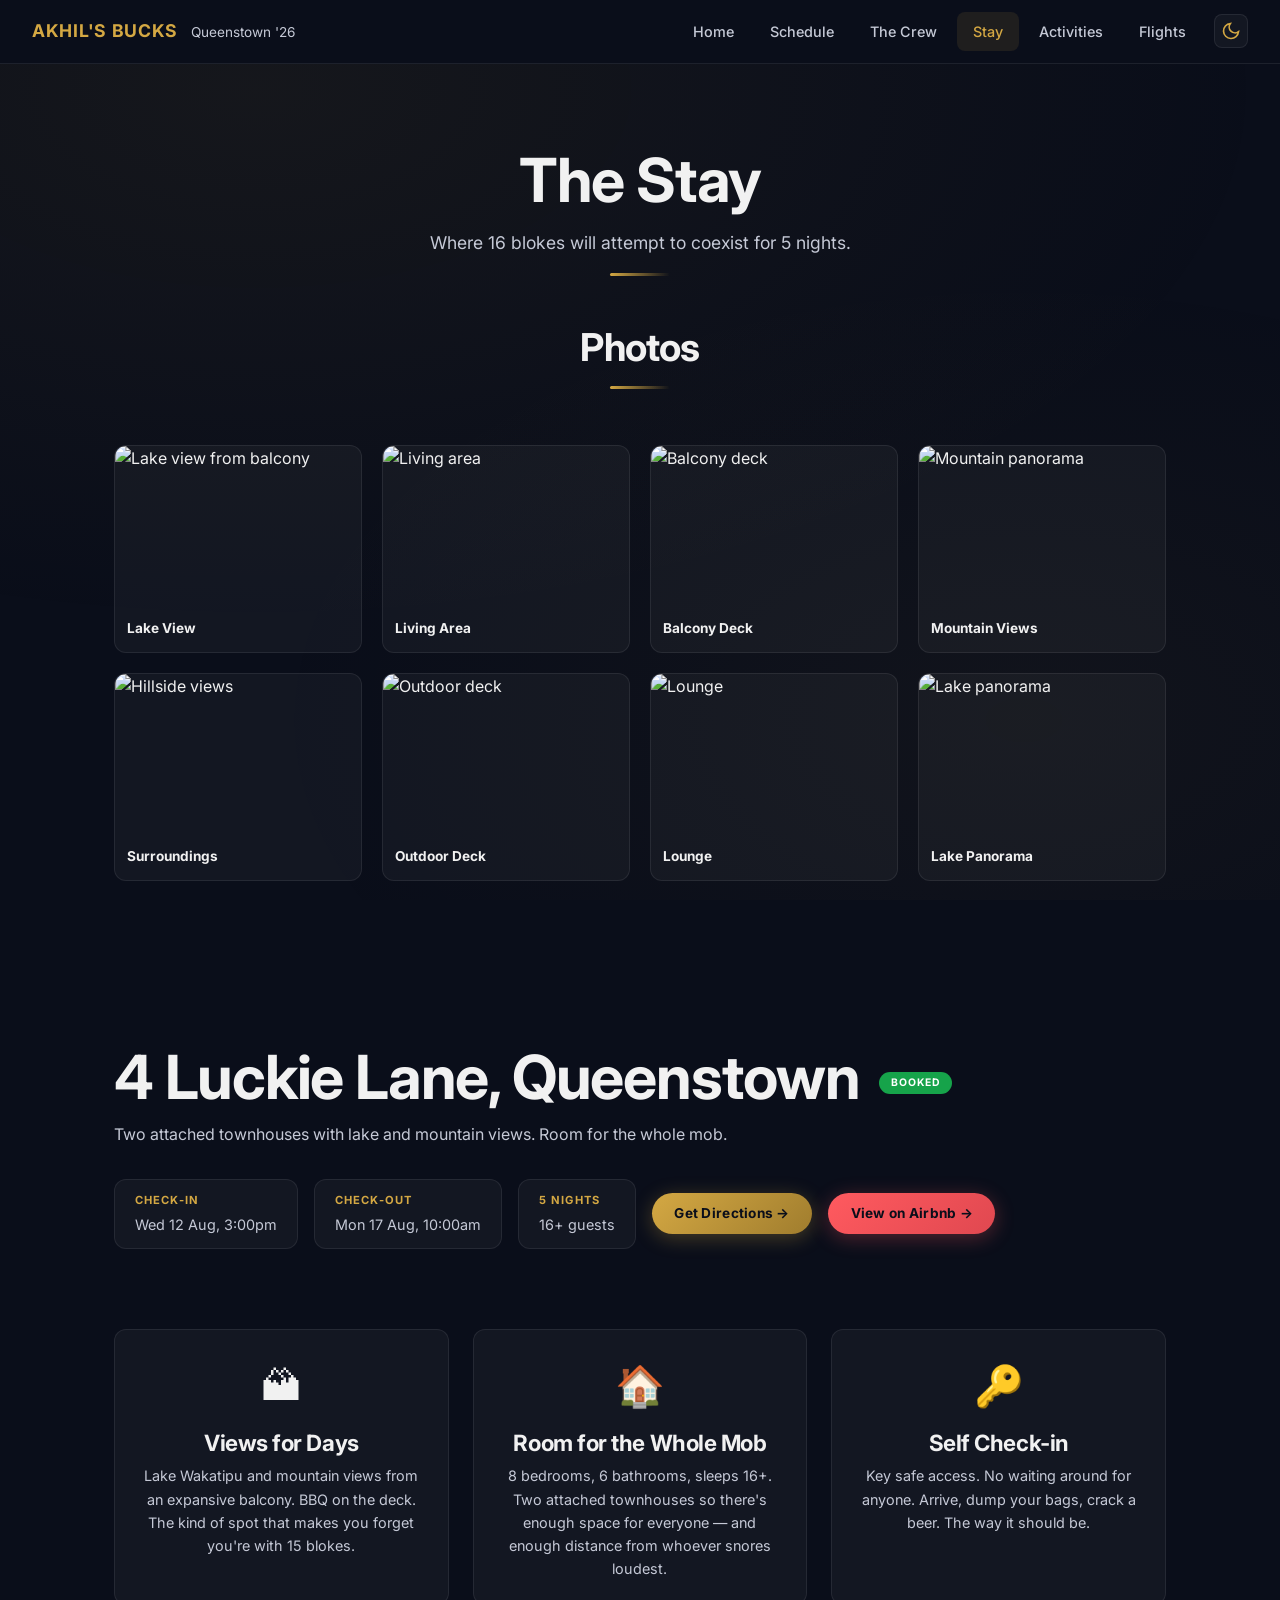
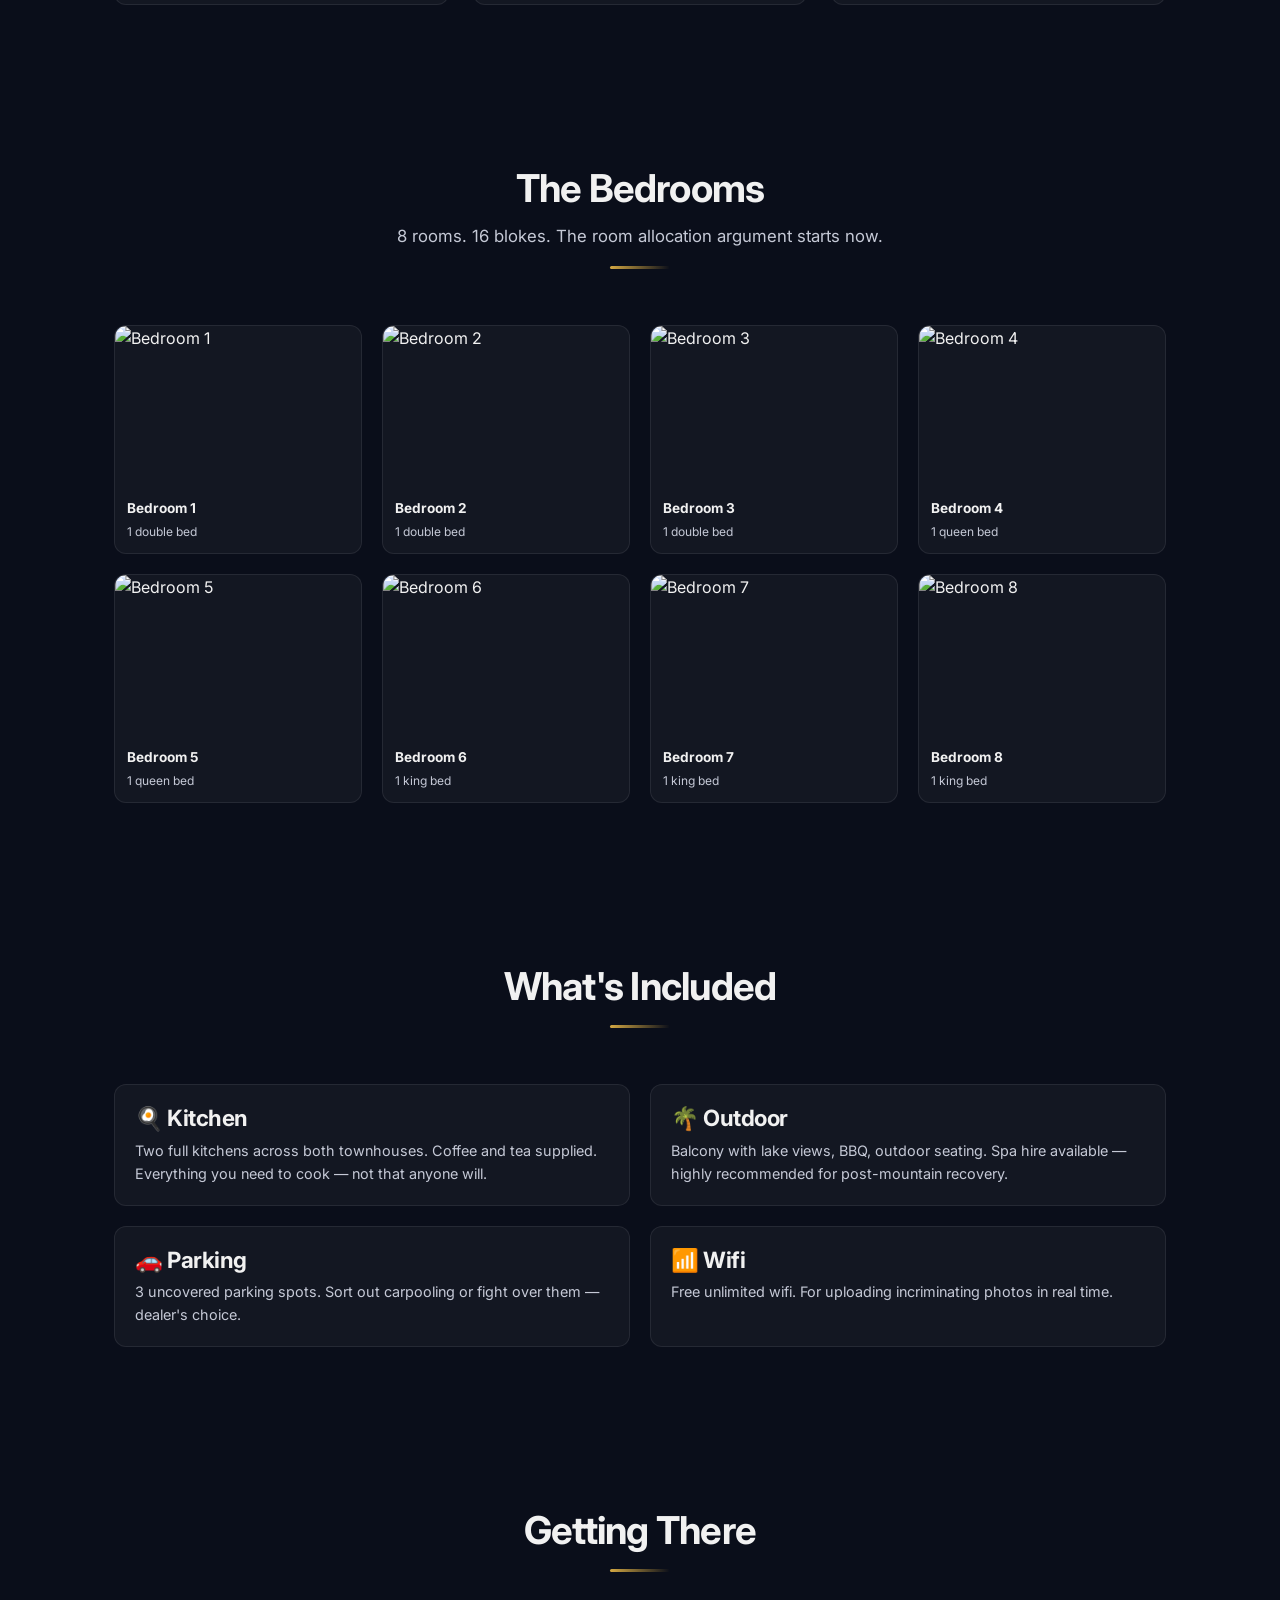
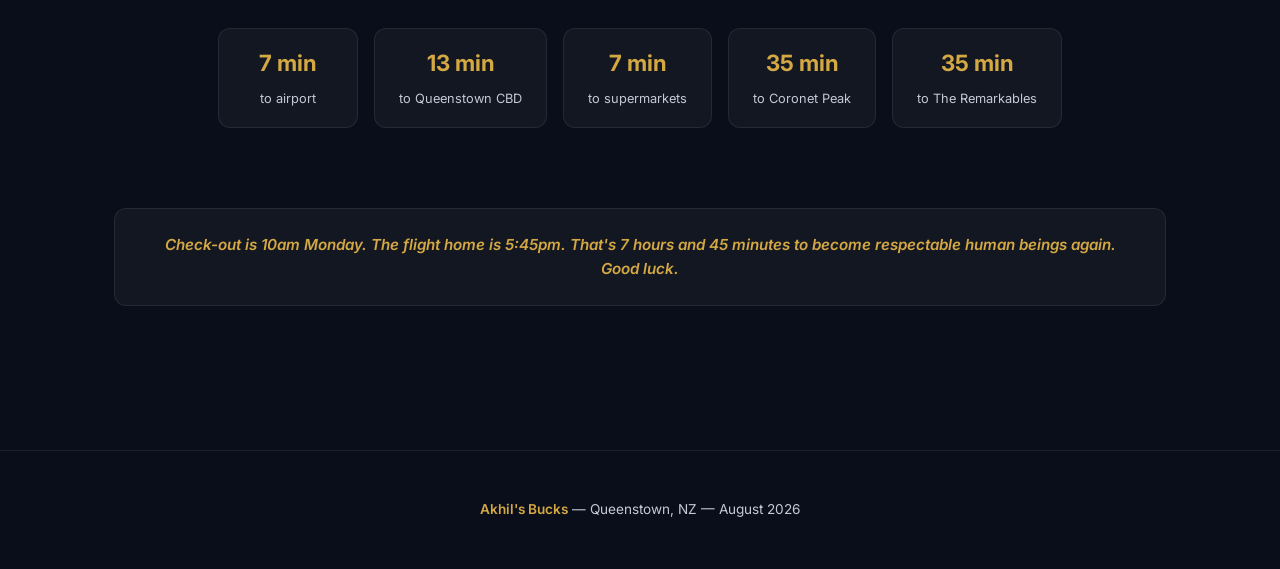
==== commit 903e31bb: "Add green 'Booked' badge next to property title Co-Authored-By: Claude Opus 4.6 (1M context) <norepl" ====
--- a/accommodation.html
+++ b/accommodation.html
@@ -77,7 +77,7 @@
     <!-- KEY INFO -->
     <section class="section">
       <div class="container">
-        <h1 style="margin-bottom:0.5rem">4 Luckie Lane, <span class="gold">Queenstown</span></h1>
+        <h1 style="margin-bottom:0.5rem">4 Luckie Lane, <span class="gold">Queenstown</span> <span style="display:inline-block;vertical-align:middle;background:#16a34a;color:#fff;font-size:0.65rem;font-weight:700;padding:0.3rem 0.75rem;border-radius:100px;letter-spacing:0.08em;text-transform:uppercase;margin-left:0.5rem">Booked</span></h1>
         <p style="color:var(--white-soft);margin-bottom:2rem">Two attached townhouses with lake and mountain views. Room for the whole mob.</p>
 
         <div class="accom-info-strip">
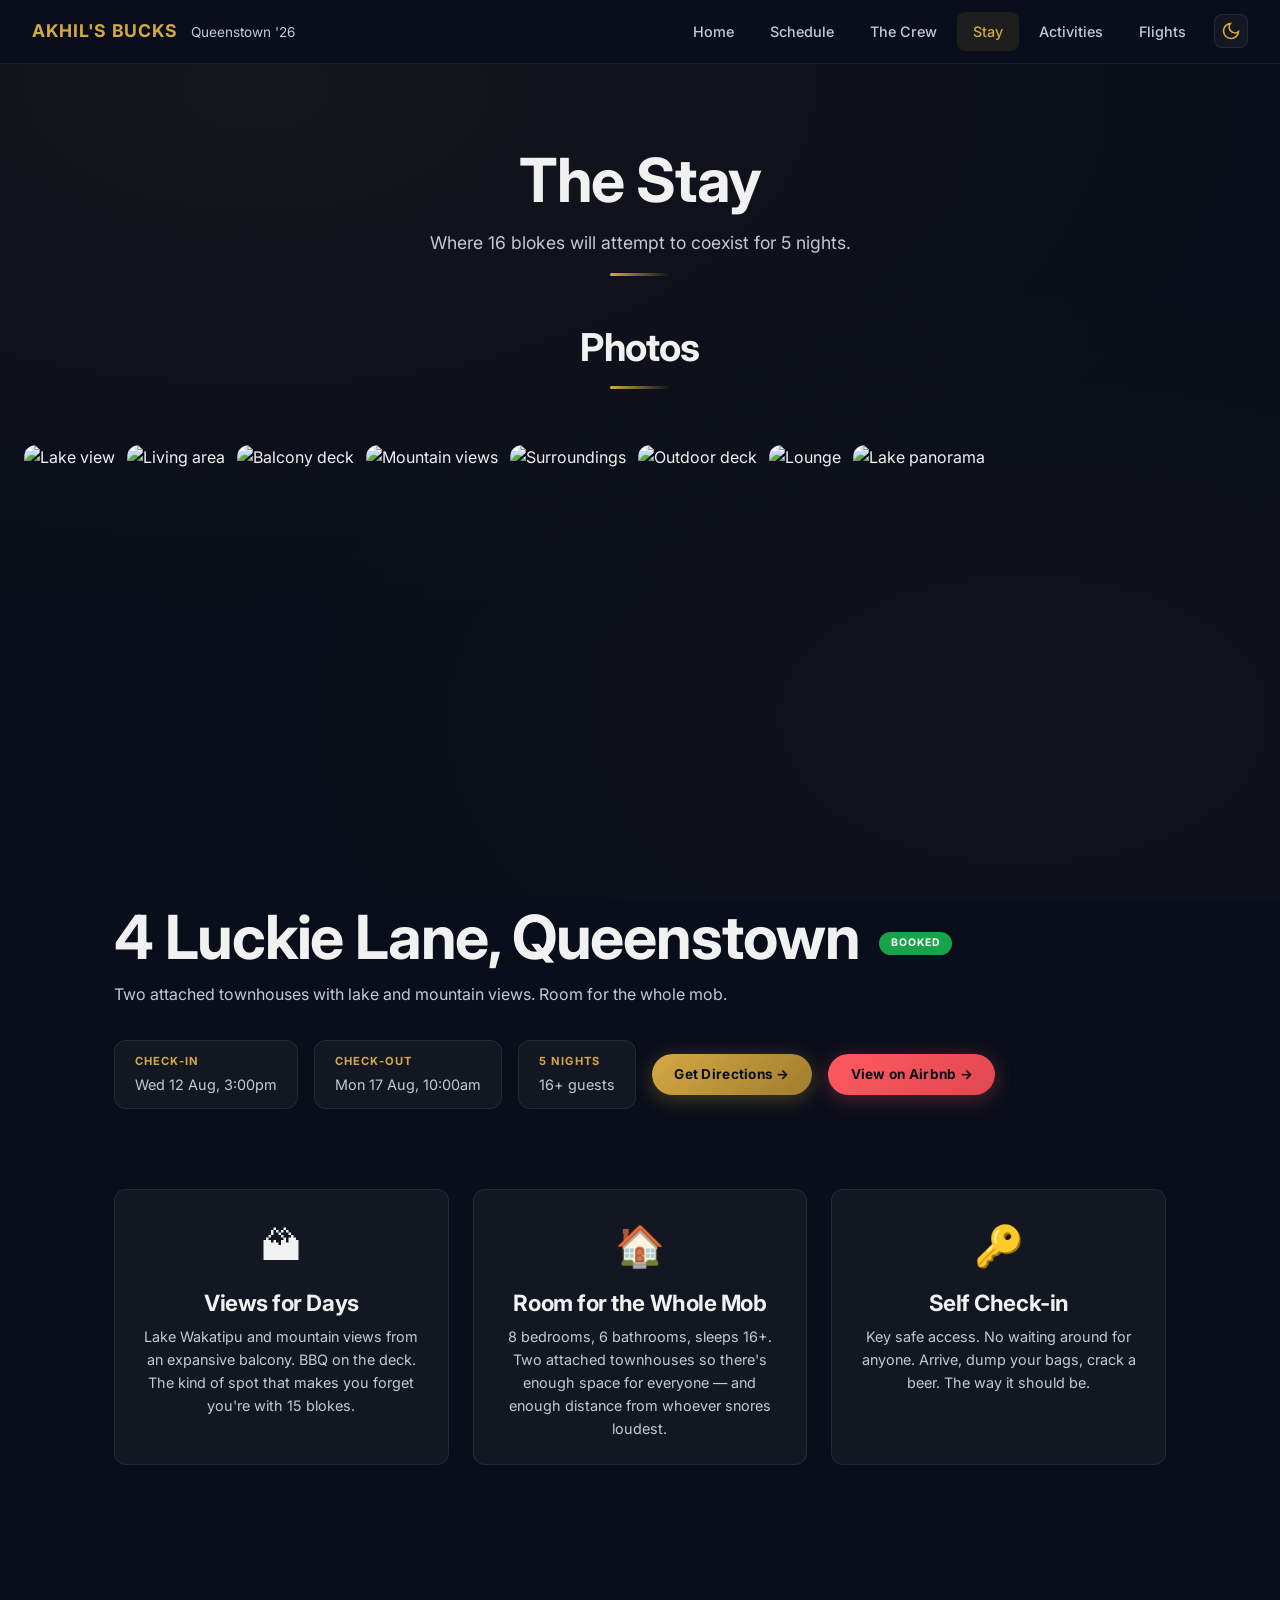
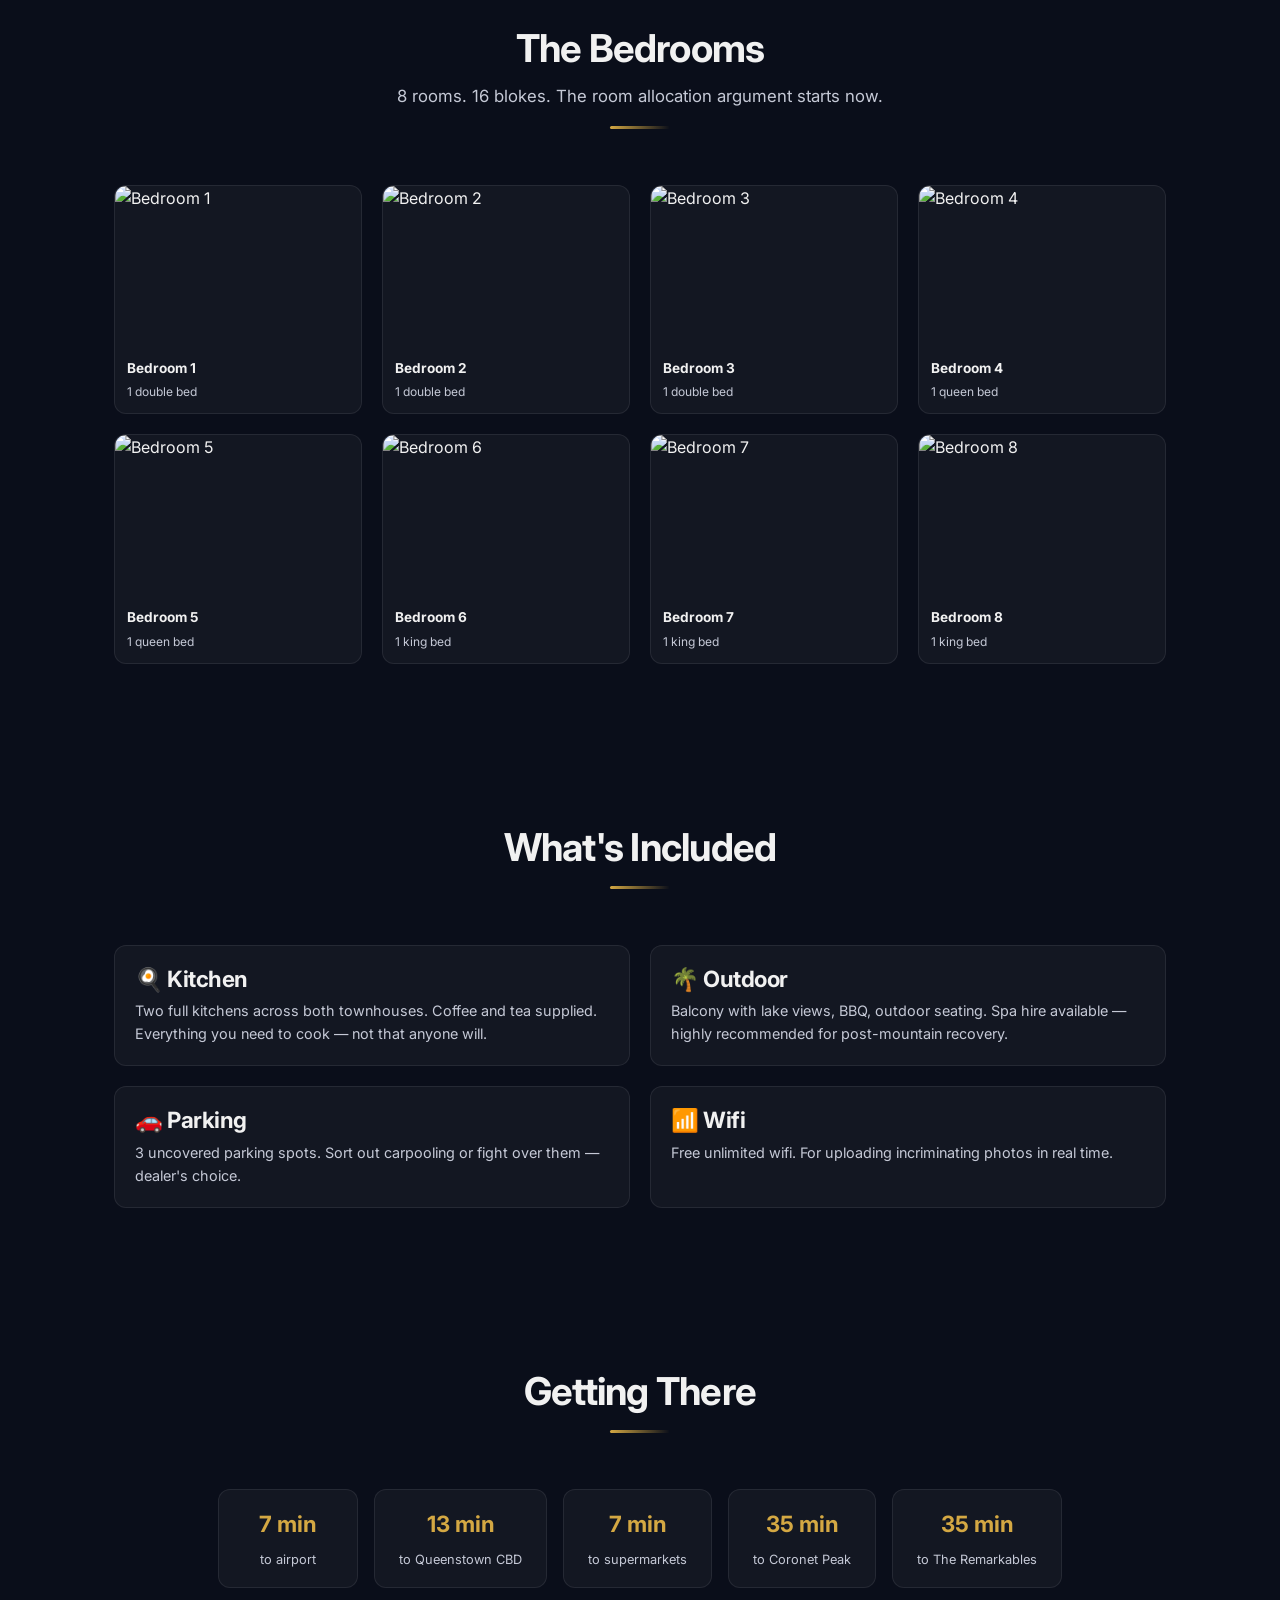
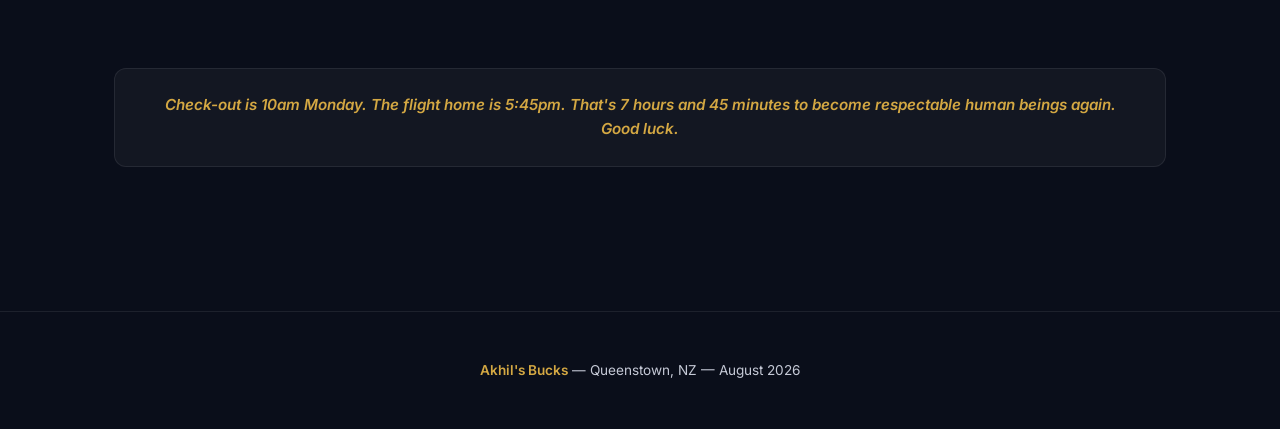
==== commit a981e4ff: "Replace photo grid with horizontal scroll strip Remove labels, use bare images in a horizontally scr" ====
--- a/accommodation.html
+++ b/accommodation.html
@@ -61,16 +61,16 @@
           <h2><span class="gold">Photos</span></h2>
           <div class="section-divider"></div>
         </div>
-        <div class="accom-bedroom-grid">
-          <div class="accom-bedroom observe" data-lb="0"><img src="https://a0.muscache.com/im/pictures/prohost-api/Hosting-570395564141763491/original/aac422fe-46ba-4184-8717-20b4ebd2f6ad.jpeg?im_w=1440" alt="Lake view from balcony"><div class="accom-bedroom-info"><strong>Lake View</strong></div></div>
-          <div class="accom-bedroom observe" data-lb="1"><img src="https://a0.muscache.com/im/pictures/prohost-api/Hosting-570395564141763491/original/4a48d77a-7aa4-4cda-8f7e-ccb5977412a2.jpeg?im_w=1440" alt="Living area"><div class="accom-bedroom-info"><strong>Living Area</strong></div></div>
-          <div class="accom-bedroom observe" data-lb="2"><img src="https://a0.muscache.com/im/pictures/prohost-api/Hosting-570395564141763491/original/6bd6cd64-b028-4ce5-a6be-1705043a32b9.jpeg?im_w=1440" alt="Balcony deck"><div class="accom-bedroom-info"><strong>Balcony Deck</strong></div></div>
-          <div class="accom-bedroom observe" data-lb="3"><img src="https://a0.muscache.com/im/pictures/prohost-api/Hosting-570395564141763491/original/abda1943-92a1-4118-8ecb-a83732412bd5.jpeg?im_w=1440" alt="Mountain panorama"><div class="accom-bedroom-info"><strong>Mountain Views</strong></div></div>
-          <div class="accom-bedroom observe" data-lb="4"><img src="https://a0.muscache.com/im/pictures/prohost-api/Hosting-570395564141763491/original/3c04e82a-b995-4f2e-8586-1053b4ab8e54.jpeg?im_w=1440" alt="Hillside views"><div class="accom-bedroom-info"><strong>Surroundings</strong></div></div>
-          <div class="accom-bedroom observe" data-lb="5"><img src="https://a0.muscache.com/im/pictures/prohost-api/Hosting-570395564141763491/original/86ede21d-b858-4a15-90c3-501427304532.jpeg?im_w=1440" alt="Outdoor deck"><div class="accom-bedroom-info"><strong>Outdoor Deck</strong></div></div>
-          <div class="accom-bedroom observe" data-lb="6"><img src="https://a0.muscache.com/im/pictures/prohost-api/Hosting-570395564141763491/original/d95ebdc4-62d4-43ec-b078-dd1763322f0c.jpeg?im_w=1200" alt="Lounge"><div class="accom-bedroom-info"><strong>Lounge</strong></div></div>
-          <div class="accom-bedroom observe" data-lb="7"><img src="https://a0.muscache.com/im/pictures/prohost-api/Hosting-570395564141763491/original/fb688e41-5ea3-4e16-bf24-e9a082f212ad.jpeg?im_w=720" alt="Lake panorama"><div class="accom-bedroom-info"><strong>Lake Panorama</strong></div></div>
-        </div>
+      </div>
+      <div class="accom-photo-scroll">
+        <img src="https://a0.muscache.com/im/pictures/prohost-api/Hosting-570395564141763491/original/aac422fe-46ba-4184-8717-20b4ebd2f6ad.jpeg?im_w=1440" alt="Lake view" data-lb="0">
+        <img src="https://a0.muscache.com/im/pictures/prohost-api/Hosting-570395564141763491/original/4a48d77a-7aa4-4cda-8f7e-ccb5977412a2.jpeg?im_w=1440" alt="Living area" data-lb="1">
+        <img src="https://a0.muscache.com/im/pictures/prohost-api/Hosting-570395564141763491/original/6bd6cd64-b028-4ce5-a6be-1705043a32b9.jpeg?im_w=1440" alt="Balcony deck" data-lb="2">
+        <img src="https://a0.muscache.com/im/pictures/prohost-api/Hosting-570395564141763491/original/abda1943-92a1-4118-8ecb-a83732412bd5.jpeg?im_w=1440" alt="Mountain views" data-lb="3">
+        <img src="https://a0.muscache.com/im/pictures/prohost-api/Hosting-570395564141763491/original/3c04e82a-b995-4f2e-8586-1053b4ab8e54.jpeg?im_w=1440" alt="Surroundings" data-lb="4">
+        <img src="https://a0.muscache.com/im/pictures/prohost-api/Hosting-570395564141763491/original/86ede21d-b858-4a15-90c3-501427304532.jpeg?im_w=1440" alt="Outdoor deck" data-lb="5">
+        <img src="https://a0.muscache.com/im/pictures/prohost-api/Hosting-570395564141763491/original/d95ebdc4-62d4-43ec-b078-dd1763322f0c.jpeg?im_w=1200" alt="Lounge" data-lb="6">
+        <img src="https://a0.muscache.com/im/pictures/prohost-api/Hosting-570395564141763491/original/fb688e41-5ea3-4e16-bf24-e9a082f212ad.jpeg?im_w=720" alt="Lake panorama" data-lb="7">
       </div>
     </section>
 
--- a/css/style.css
+++ b/css/style.css
@@ -1730,6 +1730,42 @@
   }
 }
 
+/* Photo scroll strip */
+.accom-photo-scroll {
+  display: flex;
+  gap: 0.75rem;
+  overflow-x: auto;
+  padding: 0 1.5rem 1rem;
+  -webkit-overflow-scrolling: touch;
+  scroll-snap-type: x mandatory;
+  scrollbar-width: none;
+}
+
+.accom-photo-scroll::-webkit-scrollbar {
+  display: none;
+}
+
+.accom-photo-scroll img {
+  height: 280px;
+  width: auto;
+  border-radius: var(--radius);
+  object-fit: cover;
+  flex-shrink: 0;
+  scroll-snap-align: start;
+  cursor: pointer;
+  transition: opacity 0.2s;
+}
+
+.accom-photo-scroll img:hover {
+  opacity: 0.85;
+}
+
+@media (max-width: 768px) {
+  .accom-photo-scroll img {
+    height: 200px;
+  }
+}
+
 /* Info strip */
 .accom-info-strip {
   display: flex;
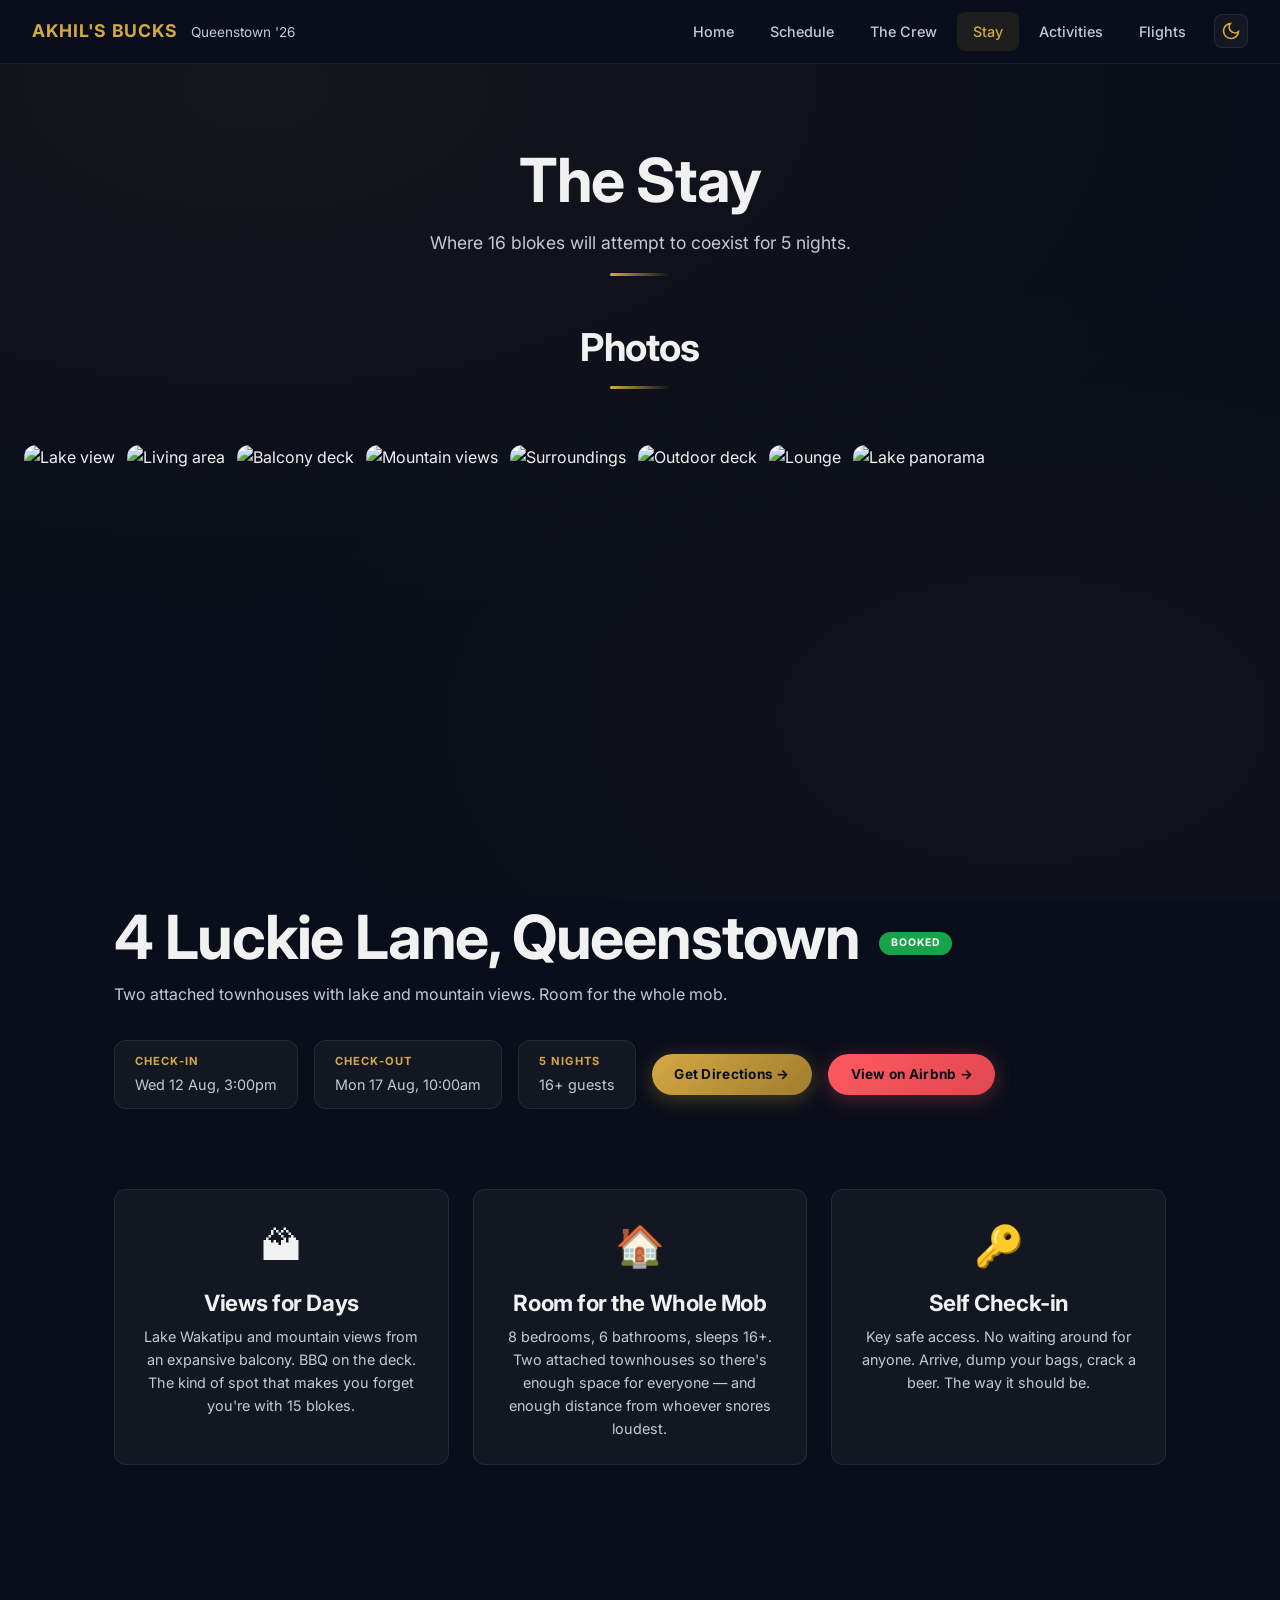
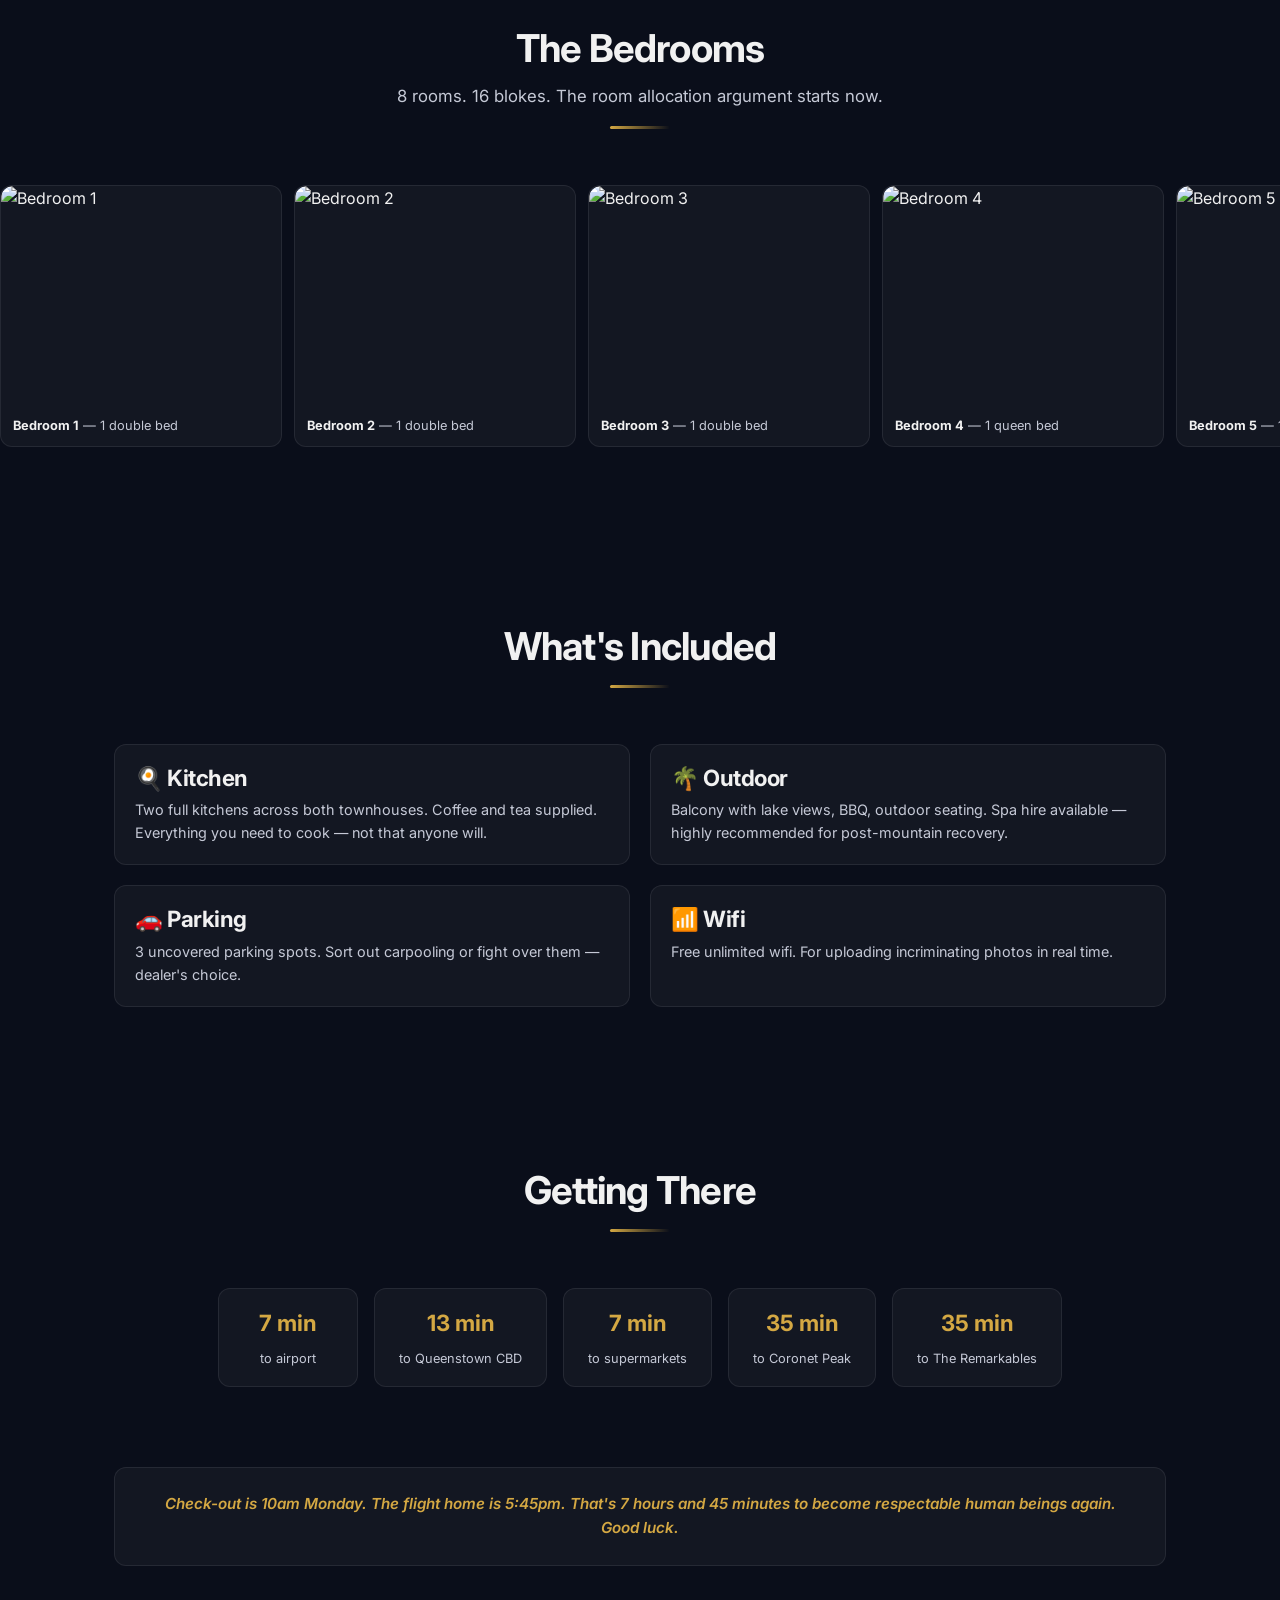
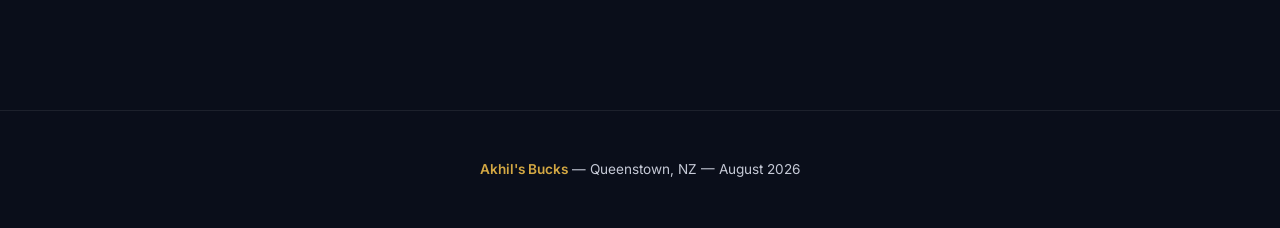
==== commit 4caa2f39: "Switch bedrooms to scroll strip with labels Same horizontal scroll as photos but with cards showing " ====
--- a/accommodation.html
+++ b/accommodation.html
@@ -130,16 +130,16 @@
           <p>8 rooms. 16 blokes. The room allocation argument starts now.</p>
           <div class="section-divider"></div>
         </div>
-        <div class="accom-bedroom-grid">
-          <div class="accom-bedroom observe" data-lb="8"><img src="https://a0.muscache.com/im/pictures/prohost-api/Hosting-570395564141763491/original/b209e33d-4bfc-47ff-97ca-eddc763feb57.jpeg?im_w=720" alt="Bedroom 1"><div class="accom-bedroom-info"><strong>Bedroom 1</strong><span>1 double bed</span></div></div>
-          <div class="accom-bedroom observe" data-lb="9"><img src="https://a0.muscache.com/im/pictures/prohost-api/Hosting-570395564141763491/original/c3e1e4b5-5882-49e5-8606-612c3dfcc84d.jpeg?im_w=720" alt="Bedroom 2"><div class="accom-bedroom-info"><strong>Bedroom 2</strong><span>1 double bed</span></div></div>
-          <div class="accom-bedroom observe" data-lb="10"><img src="https://a0.muscache.com/im/pictures/prohost-api/Hosting-570395564141763491/original/3011df27-e80a-4482-baaf-b70e1885ce4e.jpeg?im_w=720" alt="Bedroom 3"><div class="accom-bedroom-info"><strong>Bedroom 3</strong><span>1 double bed</span></div></div>
-          <div class="accom-bedroom observe" data-lb="11"><img src="https://a0.muscache.com/im/pictures/prohost-api/Hosting-570395564141763491/original/70af1338-9815-4241-9114-5a52f42a0308.jpeg?im_w=720" alt="Bedroom 4"><div class="accom-bedroom-info"><strong>Bedroom 4</strong><span>1 queen bed</span></div></div>
-          <div class="accom-bedroom observe" data-lb="12"><img src="https://a0.muscache.com/im/pictures/prohost-api/Hosting-570395564141763491/original/6565acb0-10b0-44f3-85cd-4c2218c8a7fd.jpeg?im_w=720" alt="Bedroom 5"><div class="accom-bedroom-info"><strong>Bedroom 5</strong><span>1 queen bed</span></div></div>
-          <div class="accom-bedroom observe" data-lb="13"><img src="https://a0.muscache.com/im/pictures/prohost-api/Hosting-570395564141763491/original/c54d9f81-9919-46bf-b131-d94f86463d06.jpeg?im_w=720" alt="Bedroom 6"><div class="accom-bedroom-info"><strong>Bedroom 6</strong><span>1 king bed</span></div></div>
-          <div class="accom-bedroom observe" data-lb="14"><img src="https://a0.muscache.com/im/pictures/prohost-api/Hosting-570395564141763491/original/fcbf6269-9dc1-4867-b9fe-69bb3ce11c64.jpeg?im_w=720" alt="Bedroom 7"><div class="accom-bedroom-info"><strong>Bedroom 7</strong><span>1 king bed</span></div></div>
-          <div class="accom-bedroom observe" data-lb="15"><img src="https://a0.muscache.com/im/pictures/prohost-api/Hosting-570395564141763491/original/63f7c52c-5b59-43fd-b227-4e9b1dc12731.jpeg?im_w=720" alt="Bedroom 8"><div class="accom-bedroom-info"><strong>Bedroom 8</strong><span>1 king bed</span></div></div>
-        </div>
+      </div>
+      <div class="accom-photo-scroll">
+        <div class="scroll-card" data-lb="8"><img src="https://a0.muscache.com/im/pictures/prohost-api/Hosting-570395564141763491/original/b209e33d-4bfc-47ff-97ca-eddc763feb57.jpeg?im_w=720" alt="Bedroom 1"><span class="scroll-card-label"><strong>Bedroom 1</strong> &mdash; 1 double bed</span></div>
+        <div class="scroll-card" data-lb="9"><img src="https://a0.muscache.com/im/pictures/prohost-api/Hosting-570395564141763491/original/c3e1e4b5-5882-49e5-8606-612c3dfcc84d.jpeg?im_w=720" alt="Bedroom 2"><span class="scroll-card-label"><strong>Bedroom 2</strong> &mdash; 1 double bed</span></div>
+        <div class="scroll-card" data-lb="10"><img src="https://a0.muscache.com/im/pictures/prohost-api/Hosting-570395564141763491/original/3011df27-e80a-4482-baaf-b70e1885ce4e.jpeg?im_w=720" alt="Bedroom 3"><span class="scroll-card-label"><strong>Bedroom 3</strong> &mdash; 1 double bed</span></div>
+        <div class="scroll-card" data-lb="11"><img src="https://a0.muscache.com/im/pictures/prohost-api/Hosting-570395564141763491/original/70af1338-9815-4241-9114-5a52f42a0308.jpeg?im_w=720" alt="Bedroom 4"><span class="scroll-card-label"><strong>Bedroom 4</strong> &mdash; 1 queen bed</span></div>
+        <div class="scroll-card" data-lb="12"><img src="https://a0.muscache.com/im/pictures/prohost-api/Hosting-570395564141763491/original/6565acb0-10b0-44f3-85cd-4c2218c8a7fd.jpeg?im_w=720" alt="Bedroom 5"><span class="scroll-card-label"><strong>Bedroom 5</strong> &mdash; 1 queen bed</span></div>
+        <div class="scroll-card" data-lb="13"><img src="https://a0.muscache.com/im/pictures/prohost-api/Hosting-570395564141763491/original/c54d9f81-9919-46bf-b131-d94f86463d06.jpeg?im_w=720" alt="Bedroom 6"><span class="scroll-card-label"><strong>Bedroom 6</strong> &mdash; 1 king bed</span></div>
+        <div class="scroll-card" data-lb="14"><img src="https://a0.muscache.com/im/pictures/prohost-api/Hosting-570395564141763491/original/fcbf6269-9dc1-4867-b9fe-69bb3ce11c64.jpeg?im_w=720" alt="Bedroom 7"><span class="scroll-card-label"><strong>Bedroom 7</strong> &mdash; 1 king bed</span></div>
+        <div class="scroll-card" data-lb="15"><img src="https://a0.muscache.com/im/pictures/prohost-api/Hosting-570395564141763491/original/63f7c52c-5b59-43fd-b227-4e9b1dc12731.jpeg?im_w=720" alt="Bedroom 8"><span class="scroll-card-label"><strong>Bedroom 8</strong> &mdash; 1 king bed</span></div>
       </div>
     </section>
 
--- a/css/style.css
+++ b/css/style.css
@@ -1766,6 +1766,47 @@
   }
 }
 
+/* Scroll cards (labelled images in scroll strip) */
+.scroll-card {
+  flex-shrink: 0;
+  scroll-snap-align: start;
+  cursor: pointer;
+  border-radius: var(--radius);
+  overflow: hidden;
+  background: var(--glass);
+  border: 1px solid var(--glass-border);
+  transition: all var(--transition);
+}
+
+.scroll-card:hover {
+  border-color: rgba(212, 168, 67, 0.2);
+}
+
+.scroll-card img {
+  height: 220px;
+  width: 280px;
+  object-fit: cover;
+  display: block;
+}
+
+.scroll-card-label {
+  display: block;
+  padding: 0.6rem 0.75rem;
+  font-size: 0.8rem;
+  color: var(--white-soft);
+}
+
+.scroll-card-label strong {
+  color: var(--white);
+}
+
+@media (max-width: 768px) {
+  .scroll-card img {
+    height: 180px;
+    width: 240px;
+  }
+}
+
 /* Info strip */
 .accom-info-strip {
   display: flex;
